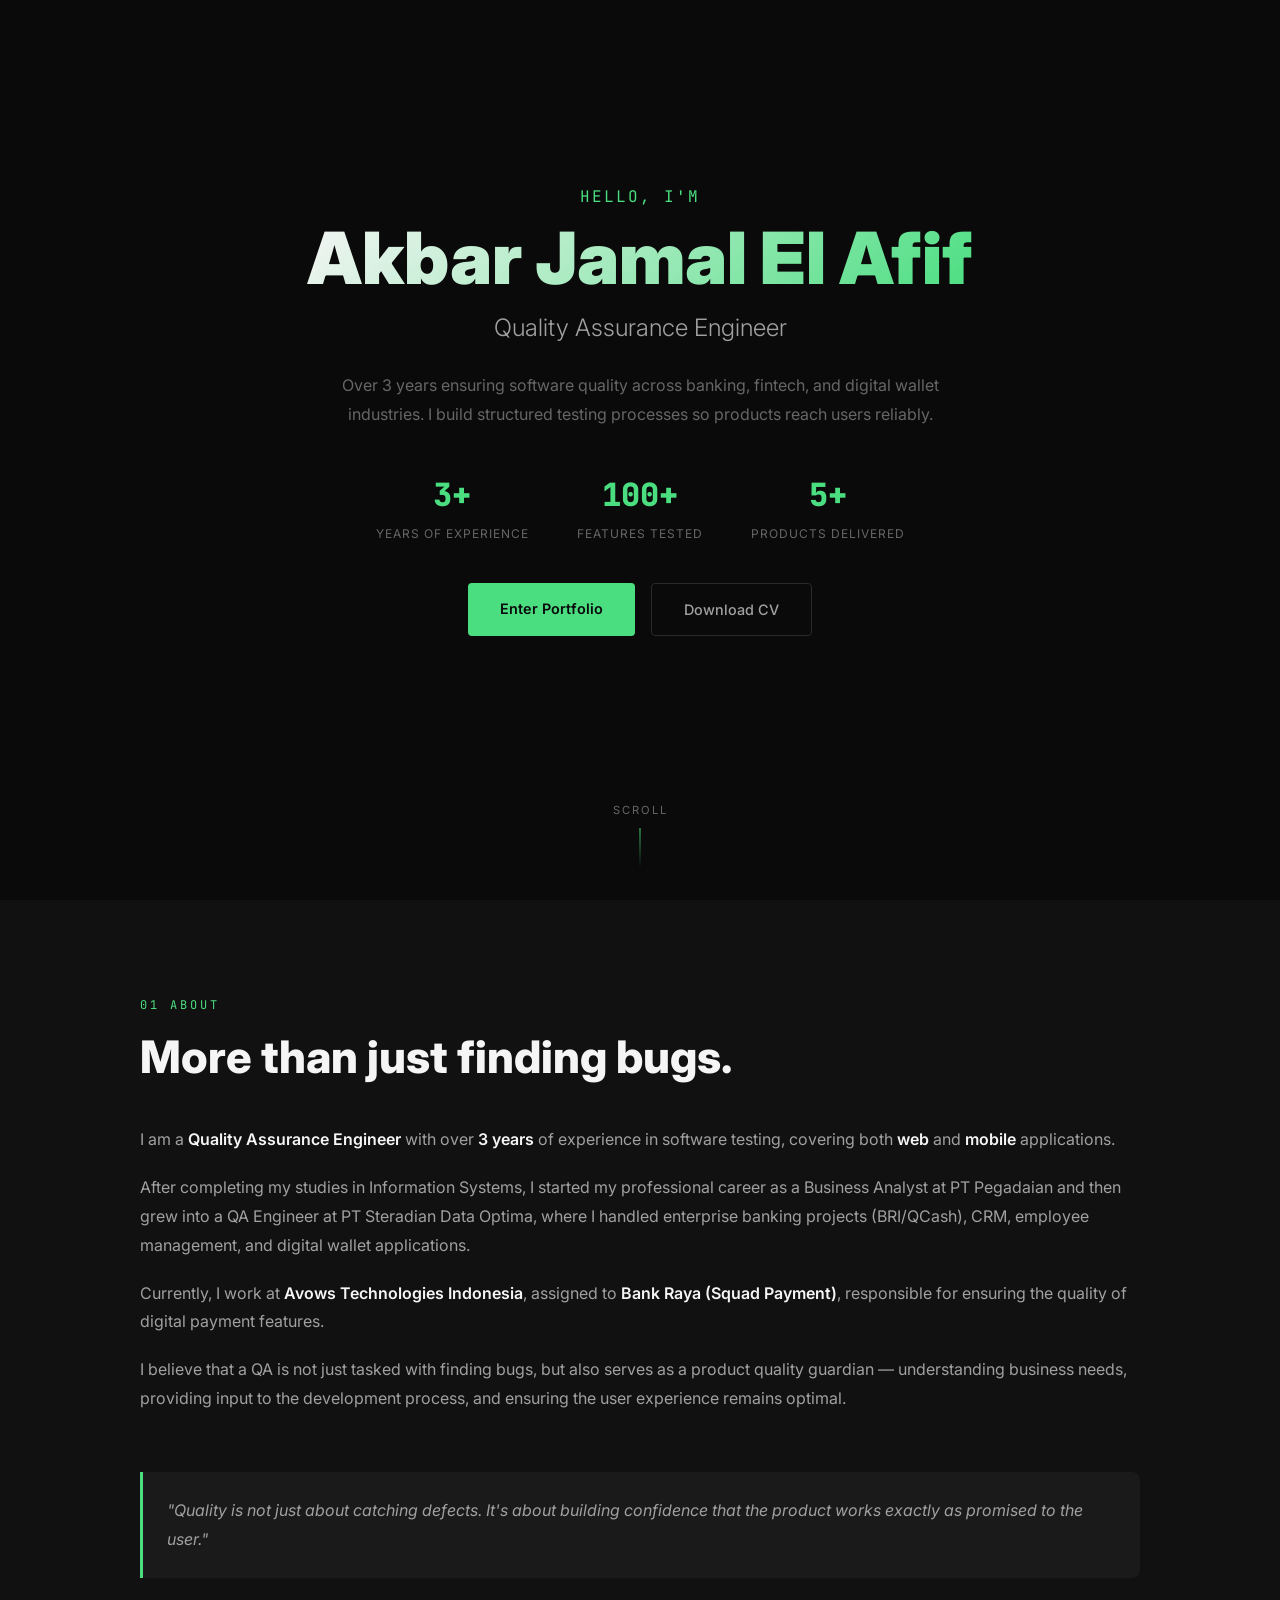
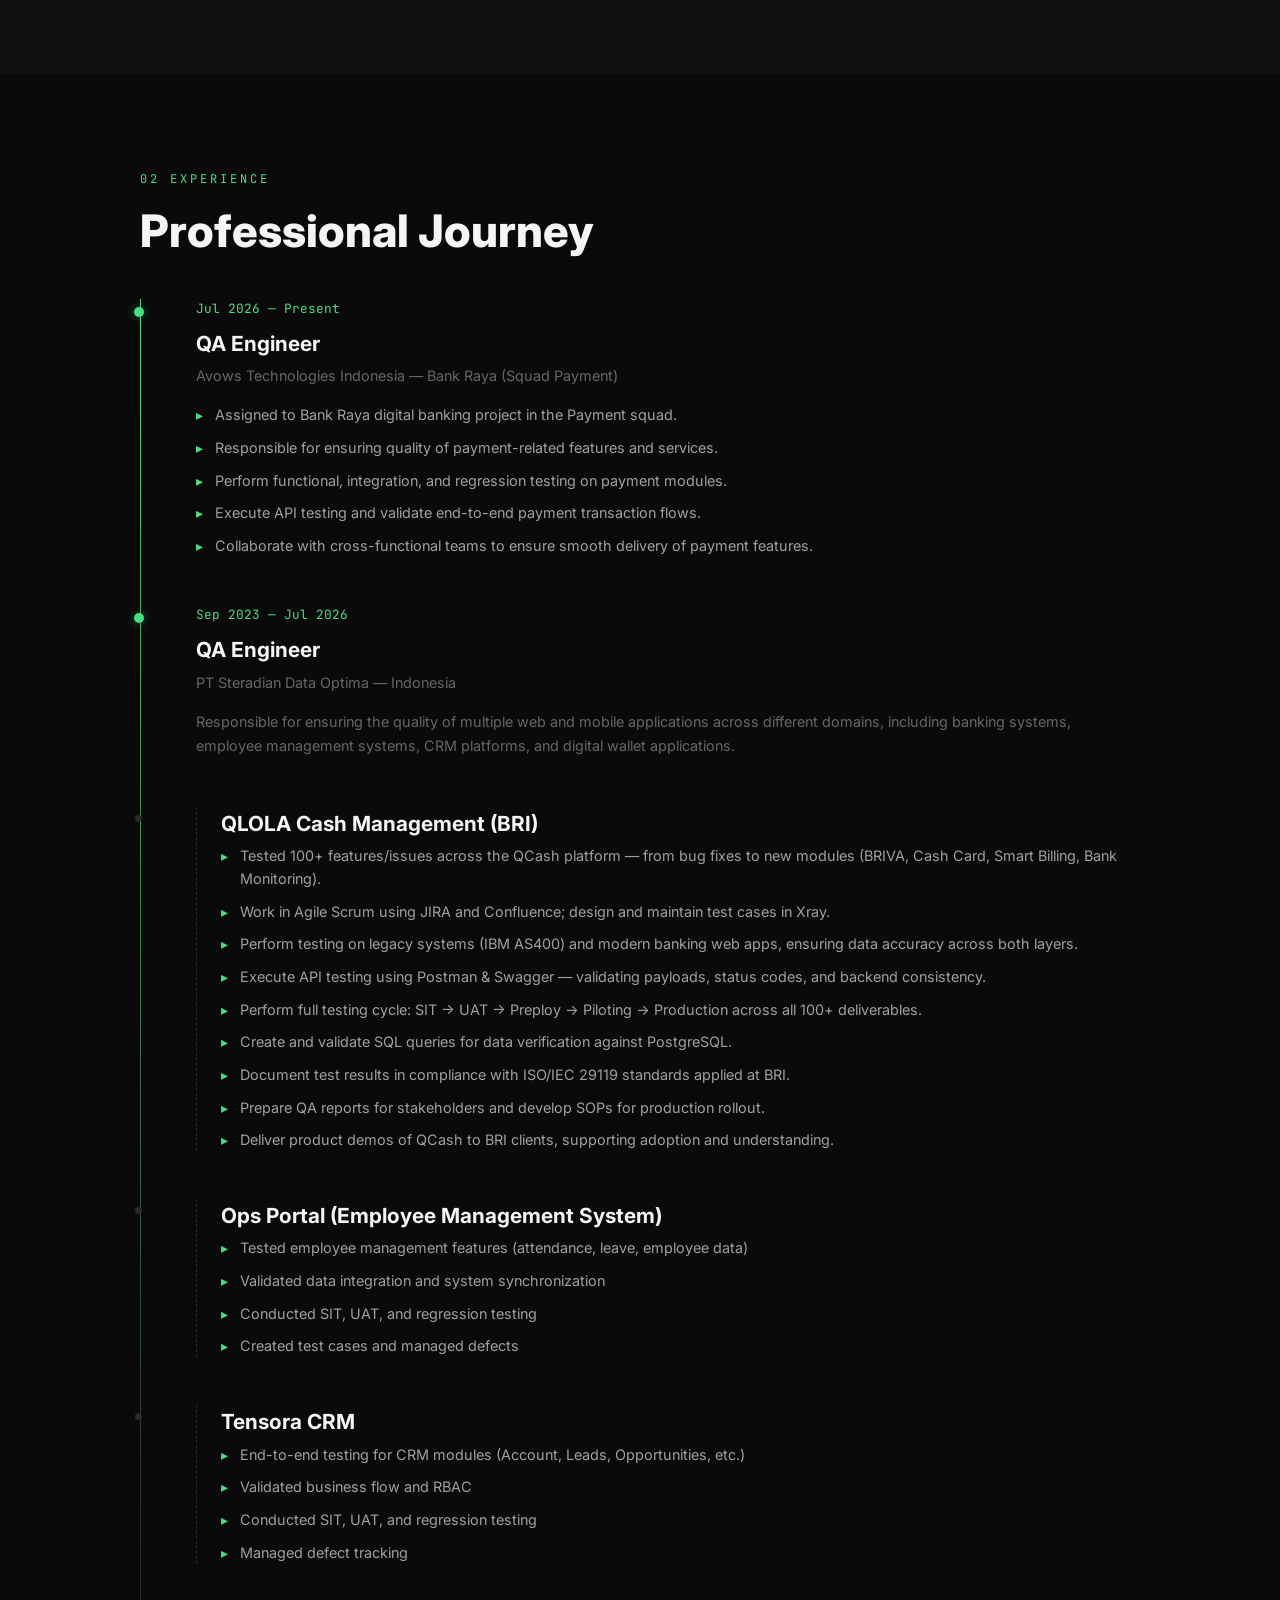
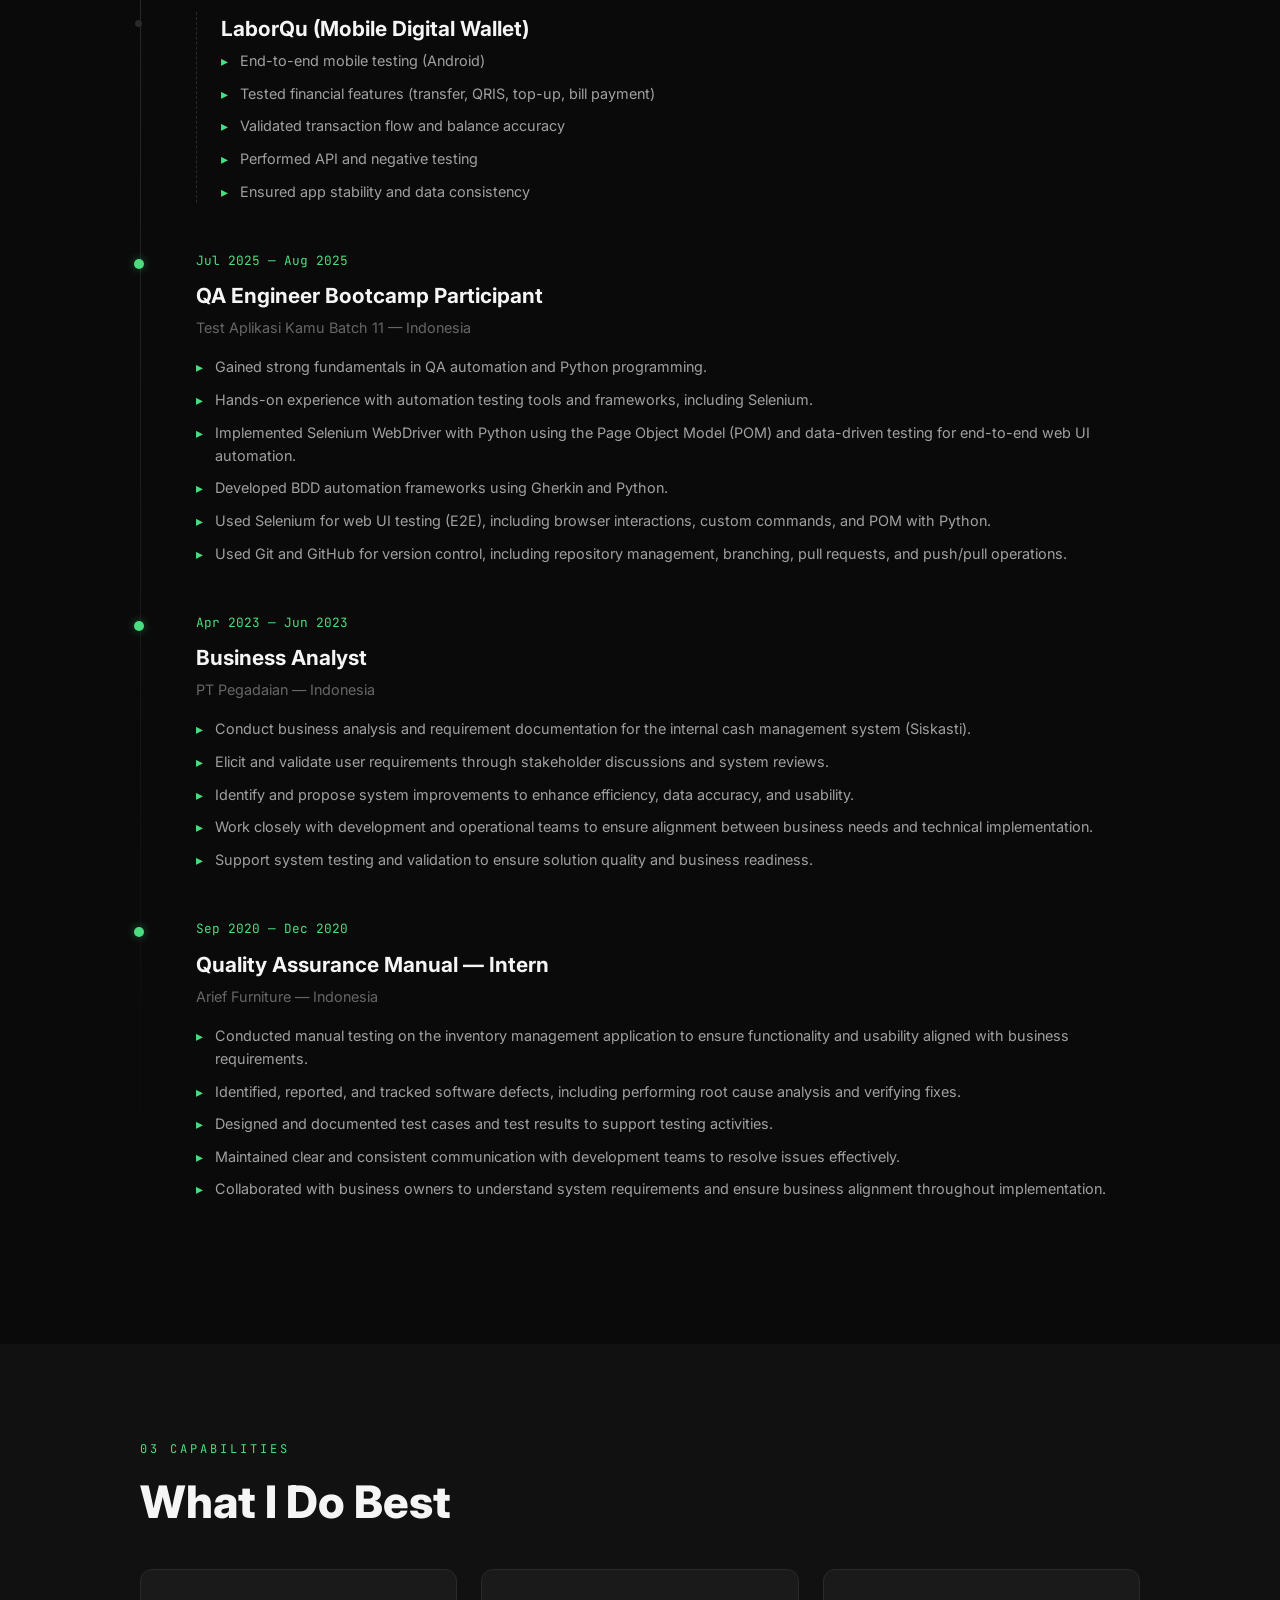
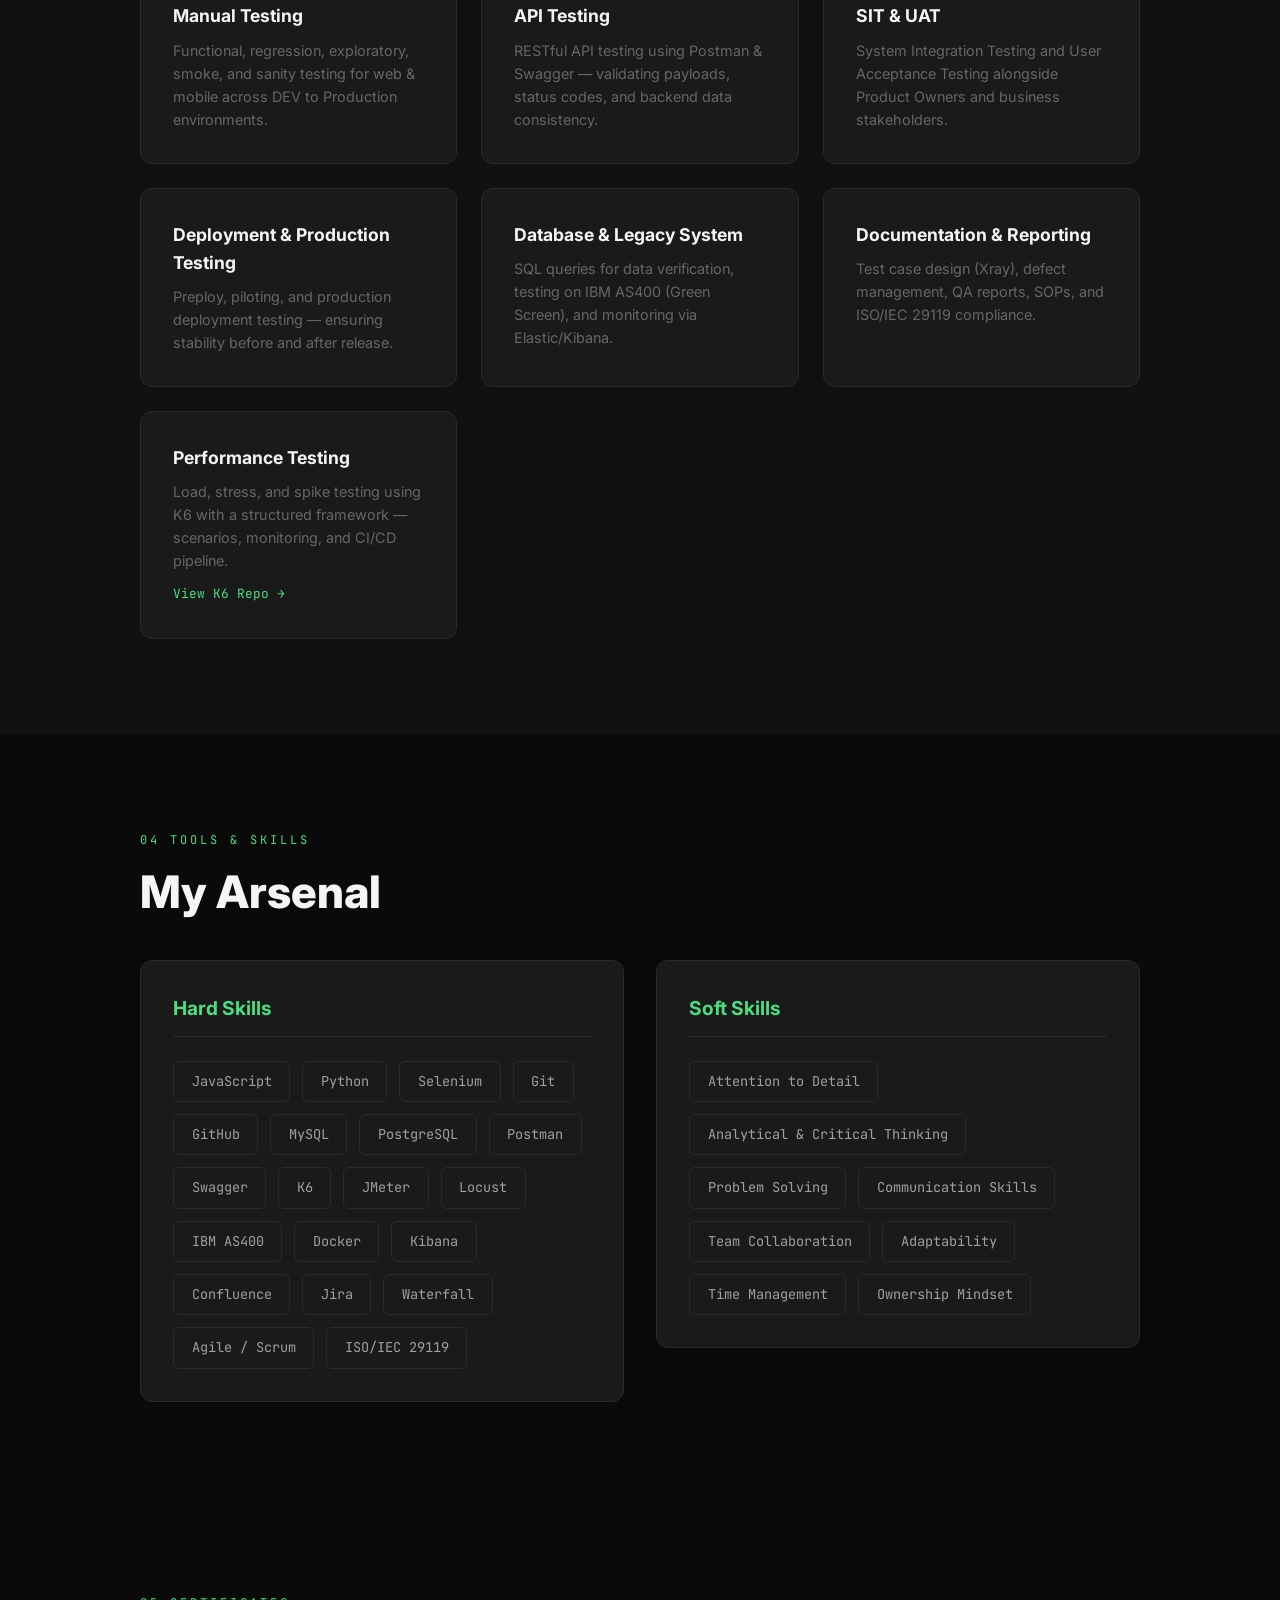
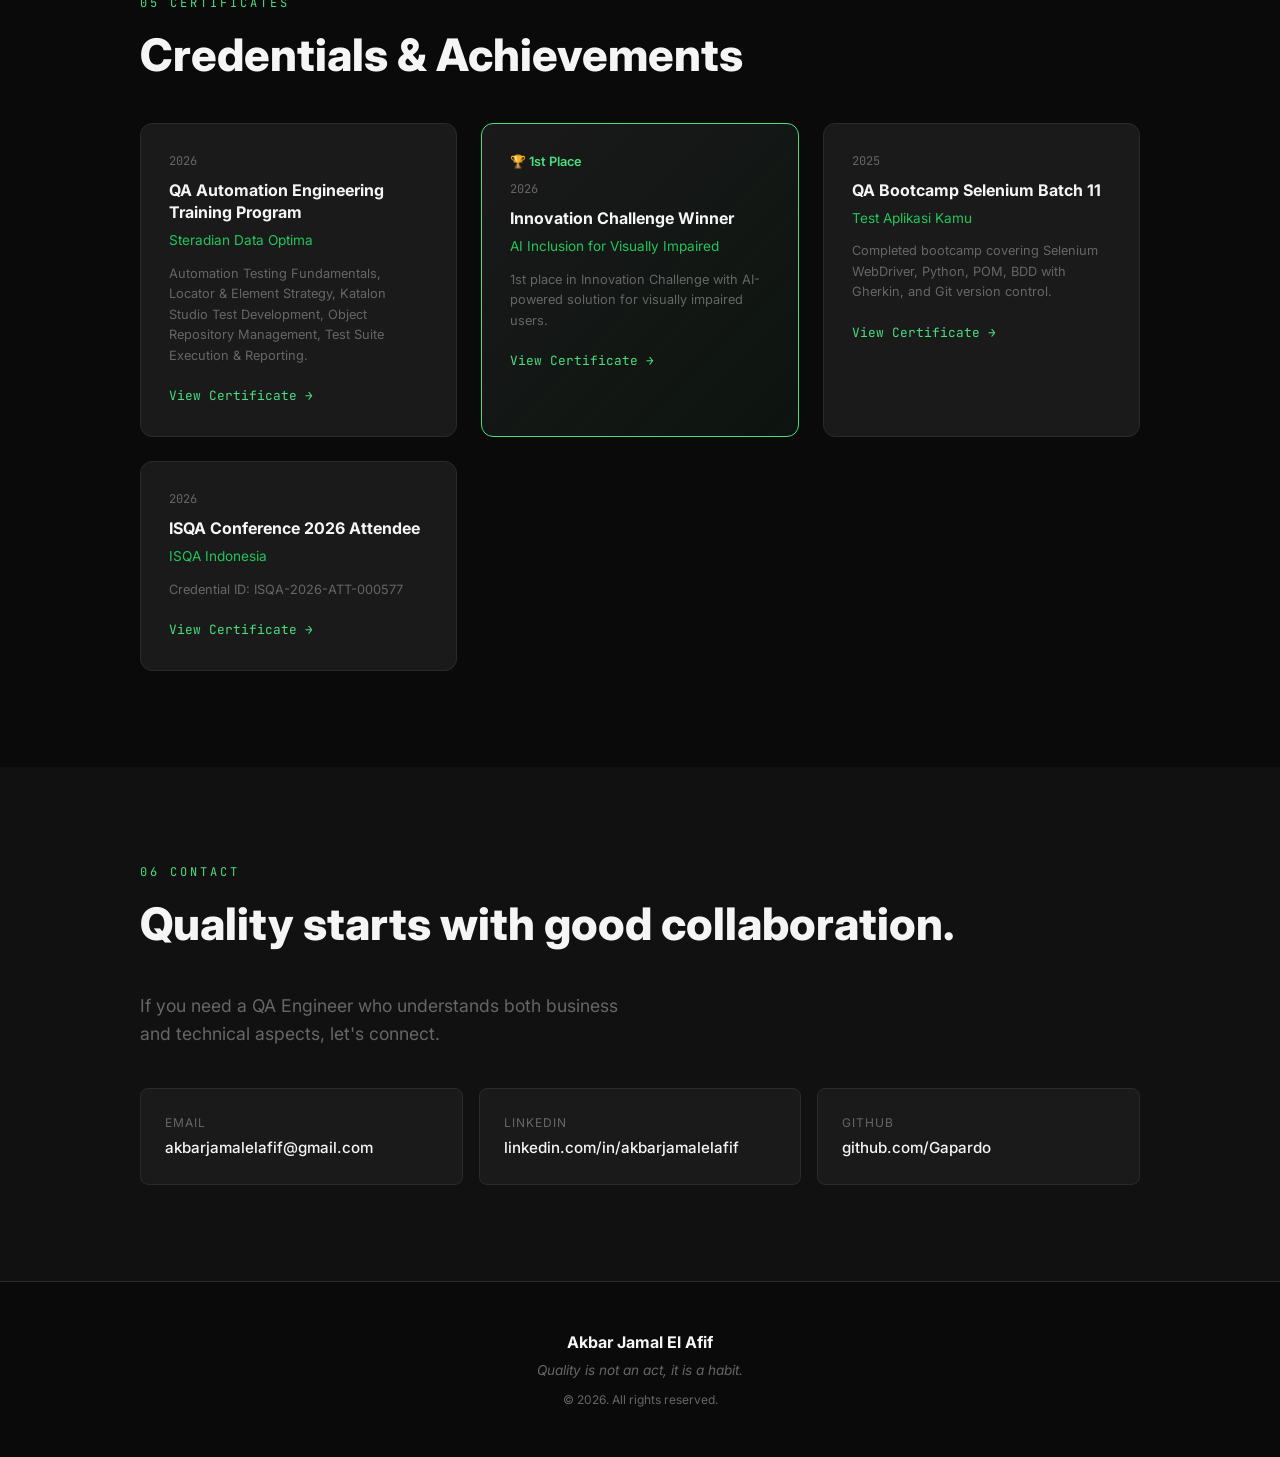
==== index.html @ 4f1885e0 "feat: add PDF modal viewer for certificates" ====
<!DOCTYPE html>
<html lang="en">
<head>
    <meta charset="UTF-8">
    <meta name="viewport" content="width=device-width, initial-scale=1.0">
    <title>Akbar Jamal El Afif — Quality Assurance Engineer</title>
    <meta name="description" content="Portfolio of Akbar Jamal El Afif — QA Engineer with 3+ years of experience in banking, fintech, and digital wallet. Manual Testing, API Testing, Performance Testing (K6), SIT, UAT.">
    <meta name="author" content="Akbar Jamal El Afif">
    <meta property="og:title" content="Akbar Jamal El Afif — Quality Assurance Engineer">
    <meta property="og:description" content="3+ years ensuring software quality across banking, fintech, and digital wallet industries.">
    <meta property="og:type" content="website">
    <meta property="og:url" content="https://gapardo.github.io/AkbarJamalElAfif/">
    <link rel="icon" type="image/svg+xml" href="favicon.svg">
    <link rel="stylesheet" href="styles.css">
    <link rel="preconnect" href="https://fonts.googleapis.com">
    <link rel="preconnect" href="https://fonts.gstatic.com" crossorigin>
    <link href="https://fonts.googleapis.com/css2?family=Inter:wght@300;400;500;600;700;800;900&family=JetBrains+Mono:wght@400;500&display=swap" rel="stylesheet">
</head>
<body>
    <!-- Landing / Hero -->
    <section id="landing" class="section landing">
        <div class="landing-content">
            <p class="landing-greeting">Hello, I'm</p>
            <h1 class="landing-name">Akbar Jamal El Afif</h1>
            <p class="landing-role">Quality Assurance Engineer</p>
            <p class="landing-summary">
                Over 3 years ensuring software quality across banking, fintech, and digital wallet industries. 
                I build structured testing processes so products reach users reliably.
            </p>
            <div class="landing-stats">
                <div class="stat">
                    <span class="stat-number">3+</span>
                    <span class="stat-label">Years of Experience</span>
                </div>
                <div class="stat">
                    <span class="stat-number">100+</span>
                    <span class="stat-label">Features Tested</span>
                </div>
                <div class="stat">
                    <span class="stat-number">5+</span>
                    <span class="stat-label">Products Delivered</span>
                </div>
            </div>
            <div class="landing-cta">
                <a href="#about" class="btn-primary">Enter Portfolio</a>
                <a href="CV/CV. AkbarJamalElAfif.pdf" class="btn-secondary" download>Download CV</a>
            </div>
        </div>
        <div class="scroll-indicator">
            <span>Scroll</span>
            <div class="scroll-line"></div>
        </div>
    </section>

    <!-- Navigation -->
    <nav class="navbar" id="navbar">
        <div class="nav-brand">AJA</div>
        <ul class="nav-links">
            <li><a href="#about">About</a></li>
            <li><a href="#experience">Experience</a></li>
            <li><a href="#capabilities">Capabilities</a></li>
            <li><a href="#tools">Tools</a></li>
            <li><a href="#certificates">Certificates</a></li>
            <li><a href="#contact">Contact</a></li>
        </ul>
        <button class="nav-toggle" aria-label="Toggle menu">
            <span></span>
            <span></span>
            <span></span>
        </button>
    </nav>

    <!-- About -->
    <section id="about" class="section about">
        <div class="section-container">
            <div class="section-label">01 ABOUT</div>
            <h2 class="section-title">More than just finding bugs.</h2>
            <div class="about-content">
                <div class="about-text">
                    <p>
                        I am a <strong>Quality Assurance Engineer</strong> with over 
                        <strong>3 years</strong> of experience in software testing, covering both 
                        <strong>web</strong> and <strong>mobile</strong> applications.
                    </p>
                    <p>
                        After completing my studies in Information Systems, I started my professional career 
                        as a Business Analyst at PT Pegadaian and then grew into a QA Engineer 
                        at PT Steradian Data Optima, where I handled enterprise banking projects (BRI/QCash), 
                        CRM, employee management, and digital wallet applications.
                    </p>
                    <p>
                        Currently, I work at <strong>Avows Technologies Indonesia</strong>, assigned to 
                        <strong>Bank Raya (Squad Payment)</strong>, responsible for ensuring the quality of 
                        digital payment features.
                    </p>
                    <p>
                        I believe that a QA is not just tasked with finding bugs, but also serves as 
                        a product quality guardian — understanding business needs, providing input 
                        to the development process, and ensuring the user experience remains optimal.
                    </p>
                </div>
                <div class="about-highlight">
                    <blockquote>
                        "Quality is not just about catching defects. It's about building confidence 
                        that the product works exactly as promised to the user."
                    </blockquote>
                </div>
            </div>
        </div>
    </section>

    <!-- Experience -->
    <section id="experience" class="section experience">
        <div class="section-container">
            <div class="section-label">02 EXPERIENCE</div>
            <h2 class="section-title">Professional Journey</h2>
            <div class="timeline">
                <!-- Avows Technologies Indonesia -->
                <div class="timeline-item">
                    <div class="timeline-period">Jul 2026 — Present</div>
                    <div class="timeline-content">
                        <h3>QA Engineer</h3>
                        <p class="timeline-company">Avows Technologies Indonesia — Bank Raya (Squad Payment)</p>
                        <ul>
                            <li>Assigned to Bank Raya digital banking project in the Payment squad.</li>
                            <li>Responsible for ensuring quality of payment-related features and services.</li>
                            <li>Perform functional, integration, and regression testing on payment modules.</li>
                            <li>Execute API testing and validate end-to-end payment transaction flows.</li>
                            <li>Collaborate with cross-functional teams to ensure smooth delivery of payment features.</li>
                        </ul>
                    </div>
                </div>

                <!-- PT Steradian Data Optima -->
                <div class="timeline-item">
                    <div class="timeline-period">Sep 2023 — Jul 2026</div>
                    <div class="timeline-content">
                        <h3>QA Engineer</h3>
                        <p class="timeline-company">PT Steradian Data Optima — Indonesia</p>
                        <p class="timeline-desc">Responsible for ensuring the quality of multiple web and mobile applications across different domains, including banking systems, employee management systems, CRM platforms, and digital wallet applications.</p>
                    </div>
                </div>

                <!-- QLOLA Cash Management -->
                <div class="timeline-item timeline-sub">
                    <div class="timeline-content">
                        <h3>QLOLA Cash Management (BRI)</h3>
                        <ul>
                            <li>Tested 100+ features/issues across the QCash platform — from bug fixes to new modules (BRIVA, Cash Card, Smart Billing, Bank Monitoring).</li>
                            <li>Work in Agile Scrum using JIRA and Confluence; design and maintain test cases in Xray.</li>
                            <li>Perform testing on legacy systems (IBM AS400) and modern banking web apps, ensuring data accuracy across both layers.</li>
                            <li>Execute API testing using Postman & Swagger — validating payloads, status codes, and backend consistency.</li>
                            <li>Perform full testing cycle: SIT → UAT → Preploy → Piloting → Production across all 100+ deliverables.</li>
                            <li>Create and validate SQL queries for data verification against PostgreSQL.</li>
                            <li>Document test results in compliance with ISO/IEC 29119 standards applied at BRI.</li>
                            <li>Prepare QA reports for stakeholders and develop SOPs for production rollout.</li>
                            <li>Deliver product demos of QCash to BRI clients, supporting adoption and understanding.</li>
                        </ul>
                    </div>
                </div>

                <!-- Ops Portal -->
                <div class="timeline-item timeline-sub">
                    <div class="timeline-content">
                        <h3>Ops Portal (Employee Management System)</h3>
                        <ul>
                            <li>Tested employee management features (attendance, leave, employee data)</li>
                            <li>Validated data integration and system synchronization</li>
                            <li>Conducted SIT, UAT, and regression testing</li>
                            <li>Created test cases and managed defects</li>
                        </ul>
                    </div>
                </div>

                <!-- Tensora CRM -->
                <div class="timeline-item timeline-sub">
                    <div class="timeline-content">
                        <h3>Tensora CRM</h3>
                        <ul>
                            <li>End-to-end testing for CRM modules (Account, Leads, Opportunities, etc.)</li>
                            <li>Validated business flow and RBAC</li>
                            <li>Conducted SIT, UAT, and regression testing</li>
                            <li>Managed defect tracking</li>
                        </ul>
                    </div>
                </div>

                <!-- LaborQu -->
                <div class="timeline-item timeline-sub">
                    <div class="timeline-content">
                        <h3>LaborQu (Mobile Digital Wallet)</h3>
                        <ul>
                            <li>End-to-end mobile testing (Android)</li>
                            <li>Tested financial features (transfer, QRIS, top-up, bill payment)</li>
                            <li>Validated transaction flow and balance accuracy</li>
                            <li>Performed API and negative testing</li>
                            <li>Ensured app stability and data consistency</li>
                        </ul>
                    </div>
                </div>

                <!-- Bootcamp -->
                <div class="timeline-item">
                    <div class="timeline-period">Jul 2025 — Aug 2025</div>
                    <div class="timeline-content">
                        <h3>QA Engineer Bootcamp Participant</h3>
                        <p class="timeline-company">Test Aplikasi Kamu Batch 11 — Indonesia</p>
                        <ul>
                            <li>Gained strong fundamentals in QA automation and Python programming.</li>
                            <li>Hands-on experience with automation testing tools and frameworks, including Selenium.</li>
                            <li>Implemented Selenium WebDriver with Python using the Page Object Model (POM) and data-driven testing for end-to-end web UI automation.</li>
                            <li>Developed BDD automation frameworks using Gherkin and Python.</li>
                            <li>Used Selenium for web UI testing (E2E), including browser interactions, custom commands, and POM with Python.</li>
                            <li>Used Git and GitHub for version control, including repository management, branching, pull requests, and push/pull operations.</li>
                        </ul>
                    </div>
                </div>

                <!-- Business Analyst -->
                <div class="timeline-item">
                    <div class="timeline-period">Apr 2023 — Jun 2023</div>
                    <div class="timeline-content">
                        <h3>Business Analyst</h3>
                        <p class="timeline-company">PT Pegadaian — Indonesia</p>
                        <ul>
                            <li>Conduct business analysis and requirement documentation for the internal cash management system (Siskasti).</li>
                            <li>Elicit and validate user requirements through stakeholder discussions and system reviews.</li>
                            <li>Identify and propose system improvements to enhance efficiency, data accuracy, and usability.</li>
                            <li>Work closely with development and operational teams to ensure alignment between business needs and technical implementation.</li>
                            <li>Support system testing and validation to ensure solution quality and business readiness.</li>
                        </ul>
                    </div>
                </div>

                <!-- Intern -->
                <div class="timeline-item">
                    <div class="timeline-period">Sep 2020 — Dec 2020</div>
                    <div class="timeline-content">
                        <h3>Quality Assurance Manual — Intern</h3>
                        <p class="timeline-company">Arief Furniture — Indonesia</p>
                        <ul>
                            <li>Conducted manual testing on the inventory management application to ensure functionality and usability aligned with business requirements.</li>
                            <li>Identified, reported, and tracked software defects, including performing root cause analysis and verifying fixes.</li>
                            <li>Designed and documented test cases and test results to support testing activities.</li>
                            <li>Maintained clear and consistent communication with development teams to resolve issues effectively.</li>
                            <li>Collaborated with business owners to understand system requirements and ensure business alignment throughout implementation.</li>
                        </ul>
                    </div>
                </div>
            </div>
        </div>
    </section>

    <!-- Capabilities -->
    <section id="capabilities" class="section capabilities">
        <div class="section-container">
            <div class="section-label">03 CAPABILITIES</div>
            <h2 class="section-title">What I Do Best</h2>
            <div class="capabilities-grid">
                <div class="capability-card">
                    <h3>Manual Testing</h3>
                    <p>Functional, regression, exploratory, smoke, and sanity testing for web & mobile across DEV to Production environments.</p>
                </div>
                <div class="capability-card">
                    <h3>API Testing</h3>
                    <p>RESTful API testing using Postman & Swagger — validating payloads, status codes, and backend data consistency.</p>
                </div>
                <div class="capability-card">
                    <h3>SIT & UAT</h3>
                    <p>System Integration Testing and User Acceptance Testing alongside Product Owners and business stakeholders.</p>
                </div>
                <div class="capability-card">
                    <h3>Deployment & Production Testing</h3>
                    <p>Preploy, piloting, and production deployment testing — ensuring stability before and after release.</p>
                </div>
                <div class="capability-card">
                    <h3>Database & Legacy System</h3>
                    <p>SQL queries for data verification, testing on IBM AS400 (Green Screen), and monitoring via Elastic/Kibana.</p>
                </div>
                <div class="capability-card">
                    <h3>Documentation & Reporting</h3>
                    <p>Test case design (Xray), defect management, QA reports, SOPs, and ISO/IEC 29119 compliance.</p>
                </div>
                <div class="capability-card">
                    <h3>Performance Testing</h3>
                    <p>Load, stress, and spike testing using K6 with a structured framework — scenarios, monitoring, and CI/CD pipeline.</p>
                    <a href="https://github.com/Gapardo/K6-CRM" target="_blank" class="capability-link">View K6 Repo →</a>
                </div>
            </div>
        </div>
    </section>

    <!-- Tools & Skills -->
    <section id="tools" class="section tools">
        <div class="section-container">
            <div class="section-label">04 TOOLS & SKILLS</div>
            <h2 class="section-title">My Arsenal</h2>
            <div class="tools-categories">
                <div class="tools-group">
                    <h3 class="tools-group-title">Hard Skills</h3>
                    <div class="tags">
                        <span class="tag">JavaScript</span>
                        <span class="tag">Python</span>
                        <span class="tag">Selenium</span>
                        <span class="tag">Git</span>
                        <span class="tag">GitHub</span>
                        <span class="tag">MySQL</span>
                        <span class="tag">PostgreSQL</span>
                        <span class="tag">Postman</span>
                        <span class="tag">Swagger</span>
                        <span class="tag">K6</span>
                        <span class="tag">JMeter</span>
                        <span class="tag">Locust</span>
                        <span class="tag">IBM AS400</span>
                        <span class="tag">Docker</span>
                        <span class="tag">Kibana</span>
                        <span class="tag">Confluence</span>
                        <span class="tag">Jira</span>
                        <span class="tag">Waterfall</span>
                        <span class="tag">Agile / Scrum</span>
                        <span class="tag">ISO/IEC 29119</span>
                    </div>
                </div>
                <div class="tools-group">
                    <h3 class="tools-group-title">Soft Skills</h3>
                    <div class="tags">
                        <span class="tag">Attention to Detail</span>
                        <span class="tag">Analytical & Critical Thinking</span>
                        <span class="tag">Problem Solving</span>
                        <span class="tag">Communication Skills</span>
                        <span class="tag">Team Collaboration</span>
                        <span class="tag">Adaptability</span>
                        <span class="tag">Time Management</span>
                        <span class="tag">Ownership Mindset</span>
                    </div>
                </div>
            </div>
        </div>
    </section>

    <!-- Certificates -->
    <section id="certificates" class="section certificates">
        <div class="section-container">
            <div class="section-label">05 CERTIFICATES</div>
            <h2 class="section-title">Credentials & Achievements</h2>
            <div class="certificates-grid">
                <div class="certificate-card">
                    <div class="certificate-year">2026</div>
                    <h3>QA Automation Engineering Training Program</h3>
                    <p class="certificate-issuer">Steradian Data Optima</p>
                    <p class="certificate-desc">Automation Testing Fundamentals, Locator & Element Strategy, Katalon Studio Test Development, Object Repository Management, Test Suite Execution & Reporting.</p>
                    <a href="#" data-pdf="Sertifikat/Akbar Jamal El Afif.pdf" class="certificate-link">View Certificate →</a>
                </div>
                <div class="certificate-card highlight">
                    <div class="certificate-badge">🏆 1st Place</div>
                    <div class="certificate-year">2026</div>
                    <h3>Innovation Challenge Winner</h3>
                    <p class="certificate-issuer">AI Inclusion for Visually Impaired</p>
                    <p class="certificate-desc">1st place in Innovation Challenge with AI-powered solution for visually impaired users.</p>
                    <a href="#" data-pdf="Sertifikat/Certificate - Akbar Jamal El Afif.pdf" class="certificate-link">View Certificate →</a>
                </div>
                <div class="certificate-card">
                    <div class="certificate-year">2025</div>
                    <h3>QA Bootcamp Selenium Batch 11</h3>
                    <p class="certificate-issuer">Test Aplikasi Kamu</p>
                    <p class="certificate-desc">Completed bootcamp covering Selenium WebDriver, Python, POM, BDD with Gherkin, and Git version control.</p>
                    <a href="#" data-pdf="Sertifikat/E-Certificate - Akbar Jamal El Afif.pdf" class="certificate-link">View Certificate →</a>
                </div>
                <div class="certificate-card">
                    <div class="certificate-year">2026</div>
                    <h3>ISQA Conference 2026 Attendee</h3>
                    <p class="certificate-issuer">ISQA Indonesia</p>
                    <p class="certificate-desc">Credential ID: ISQA-2026-ATT-000577</p>
                    <a href="#" data-pdf="Sertifikat/ISQA-Certificate-ISQA-2026-ATT-000577.pdf" class="certificate-link">View Certificate →</a>
                </div>
            </div>
        </div>
    </section>

    <!-- Contact -->
    <section id="contact" class="section contact">
        <div class="section-container">
            <div class="section-label">06 CONTACT</div>
            <h2 class="section-title">Quality starts with good collaboration.</h2>
            <p class="contact-subtitle">
                If you need a QA Engineer who understands both business and technical aspects, 
                let's connect.
            </p>
            <div class="contact-links">
                <a href="mailto:akbarjamalelafif@gmail.com" class="contact-link">
                    <span class="contact-link-label">Email</span>
                    <span class="contact-link-value">akbarjamalelafif@gmail.com</span>
                </a>
                <a href="https://www.linkedin.com/in/akbarjamalelafif/" class="contact-link" target="_blank">
                    <span class="contact-link-label">LinkedIn</span>
                    <span class="contact-link-value">linkedin.com/in/akbarjamalelafif</span>
                </a>
                <a href="https://github.com/Gapardo" class="contact-link" target="_blank">
                    <span class="contact-link-label">GitHub</span>
                    <span class="contact-link-value">github.com/Gapardo</span>
                </a>
            </div>
        </div>
    </section>

    <!-- Footer -->
    <footer class="footer">
        <div class="footer-content">
            <p class="footer-name">Akbar Jamal El Afif</p>
            <p class="footer-tagline">Quality is not an act, it is a habit.</p>
            <p class="footer-copy">&copy; 2026. All rights reserved.</p>
        </div>
    </footer>

    <!-- PDF Modal -->
    <div class="pdf-modal" id="pdfModal">
        <div class="pdf-modal-overlay"></div>
        <div class="pdf-modal-content">
            <button class="pdf-modal-close" id="pdfModalClose">&times;</button>
            <iframe id="pdfViewer" src="" frameborder="0"></iframe>
        </div>
    </div>

    <script src="script.js"></script>
</body>
</html>
---- styles.css ----
/* ===== RESET & BASE ===== */
*,
*::before,
*::after {
    margin: 0;
    padding: 0;
    box-sizing: border-box;
}

:root {
    --bg-primary: #0a0a0a;
    --bg-secondary: #111111;
    --bg-card: #1a1a1a;
    --text-primary: #f5f5f5;
    --text-secondary: #a0a0a0;
    --text-muted: #666666;
    --accent: #4ade80;
    --accent-dim: #22c55e;
    --border: #2a2a2a;
    --font-sans: 'Inter', -apple-system, BlinkMacSystemFont, sans-serif;
    --font-mono: 'JetBrains Mono', monospace;
}

html {
    scroll-behavior: smooth;
    font-size: 16px;
}

body {
    font-family: var(--font-sans);
    background-color: var(--bg-primary);
    color: var(--text-primary);
    line-height: 1.6;
    overflow-x: hidden;
}

a {
    color: inherit;
    text-decoration: none;
}

ul {
    list-style: none;
}

/* ===== LANDING / HERO ===== */
.landing {
    min-height: 100vh;
    display: flex;
    align-items: center;
    justify-content: center;
    position: relative;
    padding: 2rem;
}

.landing-content {
    max-width: 800px;
    text-align: center;
    animation: fadeInUp 1s ease forwards;
}

.landing-greeting {
    font-size: 1rem;
    color: var(--accent);
    font-family: var(--font-mono);
    margin-bottom: 0.5rem;
    letter-spacing: 2px;
    text-transform: uppercase;
}

.landing-name {
    font-size: clamp(2.5rem, 6vw, 4.5rem);
    font-weight: 900;
    line-height: 1.1;
    margin-bottom: 0.75rem;
    background: linear-gradient(135deg, var(--text-primary) 0%, var(--accent) 100%);
    -webkit-background-clip: text;
    -webkit-text-fill-color: transparent;
    background-clip: text;
}

.landing-role {
    font-size: clamp(1.1rem, 2.5vw, 1.5rem);
    color: var(--text-secondary);
    font-weight: 300;
    margin-bottom: 1.5rem;
}

.landing-summary {
    font-size: 1rem;
    color: var(--text-muted);
    max-width: 600px;
    margin: 0 auto 2.5rem;
    line-height: 1.8;
}

.landing-stats {
    display: flex;
    justify-content: center;
    gap: 3rem;
    margin-bottom: 2.5rem;
    flex-wrap: wrap;
}

.stat {
    display: flex;
    flex-direction: column;
    align-items: center;
}

.stat-number {
    font-size: 2rem;
    font-weight: 800;
    color: var(--accent);
    font-family: var(--font-mono);
}

.stat-label {
    font-size: 0.75rem;
    color: var(--text-muted);
    text-transform: uppercase;
    letter-spacing: 1px;
    margin-top: 0.25rem;
}

.landing-cta {
    display: flex;
    gap: 1rem;
    justify-content: center;
    flex-wrap: wrap;
    margin-bottom: 5rem;
}

.btn-primary {
    padding: 0.85rem 2rem;
    background: var(--accent);
    color: var(--bg-primary);
    font-weight: 600;
    border-radius: 4px;
    transition: all 0.3s ease;
    font-size: 0.9rem;
}

.btn-primary:hover {
    background: var(--accent-dim);
    transform: translateY(-2px);
    box-shadow: 0 4px 20px rgba(74, 222, 128, 0.3);
}

.btn-secondary {
    padding: 0.85rem 2rem;
    border: 1px solid var(--border);
    color: var(--text-secondary);
    font-weight: 500;
    border-radius: 4px;
    transition: all 0.3s ease;
    font-size: 0.9rem;
}

.btn-secondary:hover {
    border-color: var(--accent);
    color: var(--accent);
    transform: translateY(-2px);
}

.scroll-indicator {
    position: absolute;
    bottom: 2rem;
    left: 50%;
    transform: translateX(-50%);
    display: flex;
    flex-direction: column;
    align-items: center;
    gap: 0.5rem;
    animation: pulse 2s ease infinite;
}

.landing-cta {
    display: flex;
    gap: 1rem;
    justify-content: center;
    flex-wrap: wrap;
    margin-bottom: 5rem;
}

.scroll-indicator span {
    font-size: 0.7rem;
    color: var(--text-muted);
    text-transform: uppercase;
    letter-spacing: 2px;
}

.scroll-line {
    width: 1px;
    height: 40px;
    background: linear-gradient(to bottom, var(--accent), transparent);
}

/* ===== NAVBAR ===== */
.navbar {
    position: fixed;
    top: 0;
    left: 0;
    right: 0;
    padding: 1rem 2rem;
    display: flex;
    align-items: center;
    justify-content: space-between;
    z-index: 1000;
    background: rgba(10, 10, 10, 0.85);
    backdrop-filter: blur(10px);
    border-bottom: 1px solid transparent;
    transition: all 0.3s ease;
    transform: translateY(-100%);
    opacity: 0;
}

.navbar.visible {
    transform: translateY(0);
    opacity: 1;
    border-bottom-color: var(--border);
}

.nav-brand {
    font-weight: 800;
    font-size: 1.2rem;
    color: var(--accent);
    font-family: var(--font-mono);
}

.nav-links {
    display: flex;
    gap: 2rem;
}

.nav-links a {
    font-size: 0.85rem;
    color: var(--text-secondary);
    transition: color 0.3s ease;
    letter-spacing: 0.5px;
}

.nav-links a:hover {
    color: var(--accent);
}

.nav-toggle {
    display: none;
    flex-direction: column;
    gap: 5px;
    background: none;
    border: none;
    cursor: pointer;
    padding: 5px;
}

.nav-toggle span {
    width: 24px;
    height: 2px;
    background: var(--text-primary);
    transition: all 0.3s ease;
}

/* ===== SECTIONS ===== */
.section {
    padding: 6rem 2rem;
    position: relative;
}

.section-container {
    max-width: 1000px;
    margin: 0 auto;
}

.section-label {
    font-family: var(--font-mono);
    font-size: 0.75rem;
    color: var(--accent);
    letter-spacing: 3px;
    text-transform: uppercase;
    margin-bottom: 1rem;
}

.section-title {
    font-size: clamp(1.8rem, 4vw, 2.8rem);
    font-weight: 800;
    margin-bottom: 2.5rem;
    line-height: 1.2;
}

/* ===== ABOUT ===== */
.about {
    background: var(--bg-secondary);
}

.about-content {
    display: grid;
    grid-template-columns: 1fr;
    gap: 2.5rem;
}

.about-text p {
    color: var(--text-secondary);
    margin-bottom: 1.2rem;
    font-size: 1rem;
    line-height: 1.8;
}

.about-text strong {
    color: var(--text-primary);
    font-weight: 600;
}

.about-highlight blockquote {
    border-left: 3px solid var(--accent);
    padding: 1.5rem;
    background: var(--bg-card);
    border-radius: 0 8px 8px 0;
    color: var(--text-secondary);
    font-style: italic;
    line-height: 1.8;
}

/* ===== EXPERIENCE / TIMELINE ===== */
.timeline {
    position: relative;
    padding-left: 2rem;
}

.timeline::before {
    content: '';
    position: absolute;
    left: 0;
    top: 0;
    bottom: 0;
    width: 1px;
    background: linear-gradient(to bottom, var(--accent), var(--border), transparent);
}

.timeline-item {
    position: relative;
    margin-bottom: 3rem;
    padding-left: 1.5rem;
}

.timeline-item::before {
    content: '';
    position: absolute;
    left: -2.35rem;
    top: 0.5rem;
    width: 10px;
    height: 10px;
    border-radius: 50%;
    background: var(--accent);
    box-shadow: 0 0 10px rgba(74, 222, 128, 0.4);
}

.timeline-item.timeline-sub {
    margin-left: 1.5rem;
    border-left: 1px dashed var(--border);
    padding-left: 1.5rem;
}

.timeline-item.timeline-sub::before {
    left: -3.85rem;
    width: 7px;
    height: 7px;
    background: var(--border);
    box-shadow: none;
}

.timeline-desc {
    color: var(--text-muted);
    font-size: 0.9rem;
    margin-bottom: 1rem;
    line-height: 1.7;
}

.timeline-period {
    font-family: var(--font-mono);
    font-size: 0.8rem;
    color: var(--accent);
    margin-bottom: 0.5rem;
}

.timeline-content h3 {
    font-size: 1.3rem;
    font-weight: 700;
    margin-bottom: 0.25rem;
}

.timeline-company {
    color: var(--text-muted);
    font-size: 0.9rem;
    margin-bottom: 1rem;
}

.timeline-content ul {
    list-style: none;
}

.timeline-content li {
    position: relative;
    padding-left: 1.2rem;
    color: var(--text-secondary);
    font-size: 0.9rem;
    margin-bottom: 0.6rem;
    line-height: 1.6;
}

.timeline-content li::before {
    content: '▸';
    position: absolute;
    left: 0;
    color: var(--accent);
}

/* ===== CAPABILITIES ===== */
.capabilities {
    background: var(--bg-secondary);
}

.capabilities-grid {
    display: grid;
    grid-template-columns: repeat(auto-fit, minmax(280px, 1fr));
    gap: 1.5rem;
}

.capability-card {
    background: var(--bg-card);
    border: 1px solid var(--border);
    border-radius: 12px;
    padding: 2rem;
    transition: all 0.3s ease;
}

.capability-card:hover {
    border-color: var(--accent);
    transform: translateY(-4px);
    box-shadow: 0 8px 30px rgba(74, 222, 128, 0.1);
}

.capability-card h3 {
    font-size: 1.1rem;
    font-weight: 700;
    margin-bottom: 0.5rem;
}

.capability-card p {
    color: var(--text-muted);
    font-size: 0.9rem;
    line-height: 1.6;
}

.capability-link {
    display: inline-block;
    margin-top: 0.75rem;
    font-size: 0.8rem;
    font-family: var(--font-mono);
    color: var(--accent);
    transition: opacity 0.3s ease;
}

.capability-link:hover {
    opacity: 0.7;
}

/* ===== TOOLS ===== */
.tools-categories {
    display: grid;
    grid-template-columns: 1fr 1fr;
    gap: 2rem;
    align-items: start;
}

.tools-group {
    padding: 2rem;
    background: var(--bg-card);
    border: 1px solid var(--border);
    border-radius: 12px;
}

.tools-group-title {
    font-size: 1.2rem;
    font-weight: 700;
    color: var(--accent);
    margin-bottom: 1.5rem;
    padding-bottom: 0.75rem;
    border-bottom: 1px solid var(--border);
}

.tools-category h3 {
    font-size: 0.85rem;
    color: var(--text-muted);
    text-transform: uppercase;
    letter-spacing: 2px;
    margin-bottom: 1rem;
}

.tags {
    display: flex;
    flex-wrap: wrap;
    gap: 0.75rem;
}

.tag {
    padding: 0.55rem 1.1rem;
    background: var(--bg-card);
    border: 1px solid var(--border);
    border-radius: 6px;
    font-size: 0.85rem;
    color: var(--text-secondary);
    font-family: var(--font-mono);
    transition: all 0.3s ease;
}

.tools-category {
    margin-bottom: 1.5rem;
}

.tag:hover {
    border-color: var(--accent);
    color: var(--accent);
}

/* ===== CONTACT ===== */
.contact {
    background: var(--bg-secondary);
}

/* ===== CERTIFICATES ===== */
.certificates {
    background: var(--bg-primary);
}

.certificates-grid {
    display: grid;
    grid-template-columns: repeat(auto-fit, minmax(280px, 1fr));
    gap: 1.5rem;
}

.certificate-card {
    background: var(--bg-card);
    border: 1px solid var(--border);
    border-radius: 12px;
    padding: 1.75rem;
    transition: all 0.3s ease;
    position: relative;
}

.certificate-card:hover {
    border-color: var(--accent);
    transform: translateY(-4px);
    box-shadow: 0 8px 30px rgba(74, 222, 128, 0.1);
}

.certificate-card.highlight {
    border-color: var(--accent);
    background: linear-gradient(135deg, var(--bg-card) 0%, rgba(74, 222, 128, 0.05) 100%);
}

.certificate-badge {
    font-size: 0.8rem;
    font-weight: 600;
    color: var(--accent);
    margin-bottom: 0.5rem;
}

.certificate-year {
    font-family: var(--font-mono);
    font-size: 0.75rem;
    color: var(--text-muted);
    margin-bottom: 0.5rem;
}

.certificate-card h3 {
    font-size: 1rem;
    font-weight: 700;
    margin-bottom: 0.4rem;
    line-height: 1.4;
}

.certificate-issuer {
    font-size: 0.85rem;
    color: var(--accent-dim);
    margin-bottom: 0.75rem;
}

.certificate-desc {
    font-size: 0.8rem;
    color: var(--text-muted);
    line-height: 1.6;
    margin-bottom: 1rem;
}

.certificate-link {
    font-size: 0.8rem;
    font-family: var(--font-mono);
    color: var(--accent);
    transition: opacity 0.3s ease;
}

.certificate-link:hover {
    opacity: 0.7;
}

/* ===== PDF MODAL ===== */
.pdf-modal {
    display: none;
    position: fixed;
    top: 0;
    left: 0;
    right: 0;
    bottom: 0;
    z-index: 2000;
    align-items: center;
    justify-content: center;
}

.pdf-modal.active {
    display: flex;
}

.pdf-modal-overlay {
    position: absolute;
    top: 0;
    left: 0;
    right: 0;
    bottom: 0;
    background: rgba(0, 0, 0, 0.85);
}

.pdf-modal-content {
    position: relative;
    width: 90%;
    height: 85vh;
    max-width: 900px;
    border-radius: 12px;
    overflow: hidden;
    border: 1px solid var(--border);
}

.pdf-modal-content iframe {
    width: 100%;
    height: 100%;
    border: none;
}

.pdf-modal-close {
    position: absolute;
    top: 1rem;
    right: 1rem;
    width: 36px;
    height: 36px;
    background: var(--bg-primary);
    border: 1px solid var(--border);
    border-radius: 50%;
    color: var(--text-primary);
    font-size: 1.2rem;
    cursor: pointer;
    display: flex;
    align-items: center;
    justify-content: center;
    z-index: 10;
    transition: all 0.3s ease;
}

.pdf-modal-close:hover {
    border-color: var(--accent);
    color: var(--accent);
}

.contact-subtitle {
    color: var(--text-muted);
    font-size: 1.1rem;
    margin-bottom: 2.5rem;
    max-width: 500px;
}

.contact-links {
    display: grid;
    grid-template-columns: repeat(auto-fit, minmax(250px, 1fr));
    gap: 1rem;
}

.contact-link {
    display: flex;
    flex-direction: column;
    padding: 1.5rem;
    background: var(--bg-card);
    border: 1px solid var(--border);
    border-radius: 8px;
    transition: all 0.3s ease;
}

.contact-link:hover {
    border-color: var(--accent);
    transform: translateY(-2px);
}

.contact-link-label {
    font-size: 0.75rem;
    color: var(--text-muted);
    text-transform: uppercase;
    letter-spacing: 1px;
    margin-bottom: 0.25rem;
}

.contact-link-value {
    color: var(--text-primary);
    font-size: 0.95rem;
    font-weight: 500;
}

/* ===== FOOTER ===== */
.footer {
    padding: 3rem 2rem;
    border-top: 1px solid var(--border);
    text-align: center;
}

.footer-name {
    font-weight: 700;
    font-size: 1rem;
    margin-bottom: 0.25rem;
}

.footer-tagline {
    color: var(--text-muted);
    font-style: italic;
    font-size: 0.85rem;
    margin-bottom: 0.5rem;
}

.footer-copy {
    color: var(--text-muted);
    font-size: 0.75rem;
}

/* ===== ANIMATIONS ===== */
@keyframes fadeInUp {
    from {
        opacity: 0;
        transform: translateY(30px);
    }
    to {
        opacity: 1;
        transform: translateY(0);
    }
}

@keyframes pulse {
    0%, 100% { opacity: 1; }
    50% { opacity: 0.4; }
}

.fade-in {
    opacity: 0;
    transform: translateY(20px);
    transition: all 0.6s ease;
}

.fade-in.visible {
    opacity: 1;
    transform: translateY(0);
}

/* ===== RESPONSIVE ===== */
@media (max-width: 768px) {
    .nav-links {
        display: none;
        position: absolute;
        top: 100%;
        left: 0;
        right: 0;
        background: var(--bg-primary);
        border-bottom: 1px solid var(--border);
        flex-direction: column;
        padding: 1.5rem 2rem;
        gap: 1rem;
    }

    .nav-links.active {
        display: flex;
    }

    .nav-toggle {
        display: flex;
    }

    .landing-stats {
        gap: 1.5rem;
    }

    .section {
        padding: 4rem 1.25rem;
    }

    .section-title {
        font-size: 1.5rem;
    }

    .capabilities-grid {
        grid-template-columns: 1fr;
    }

    .tools-categories {
        grid-template-columns: 1fr;
    }

    .contact-links {
        grid-template-columns: 1fr;
    }

    .timeline {
        padding-left: 1.2rem;
    }

    .timeline-item {
        padding-left: 0.75rem;
    }

    .timeline-item.timeline-sub {
        margin-left: 0.5rem;
        padding-left: 1rem;
    }

    .timeline-item.timeline-sub::before {
        left: -2.05rem;
    }

    .timeline-content h3 {
        font-size: 1.1rem;
    }

    .timeline-content li {
        font-size: 0.85rem;
    }

    .tools-group {
        padding: 1.25rem;
    }

    .tools-group-title {
        font-size: 1rem;
    }

    .tags {
        gap: 0.5rem;
    }

    .tag {
        padding: 0.4rem 0.75rem;
        font-size: 0.78rem;
    }

    .about-highlight blockquote {
        padding: 1rem;
        font-size: 0.9rem;
    }

    .capability-card {
        padding: 1.5rem;
    }

    .landing-summary {
        font-size: 0.9rem;
    }
}

@media (max-width: 480px) {
    .landing-name {
        font-size: 1.8rem;
    }

    .landing-role {
        font-size: 1rem;
    }

    .landing-stats {
        flex-direction: column;
        gap: 1rem;
        align-items: center;
    }

    .stat-number {
        font-size: 1.5rem;
    }

    .landing-cta {
        flex-direction: column;
        align-items: center;
    }

    .btn-primary,
    .btn-secondary {
        width: 100%;
        text-align: center;
    }

    .section {
        padding: 3rem 1rem;
    }

    .timeline::before {
        left: -0.25rem;
    }

    .timeline-item::before {
        left: -1.55rem;
        width: 8px;
        height: 8px;
    }

    .timeline-item.timeline-sub::before {
        left: -1.8rem;
        width: 6px;
        height: 6px;
    }

    .contact-link {
        padding: 1.25rem;
    }

    .contact-link-value {
        font-size: 0.85rem;
        word-break: break-all;
    }

    .footer {
        padding: 2rem 1rem;
    }
}
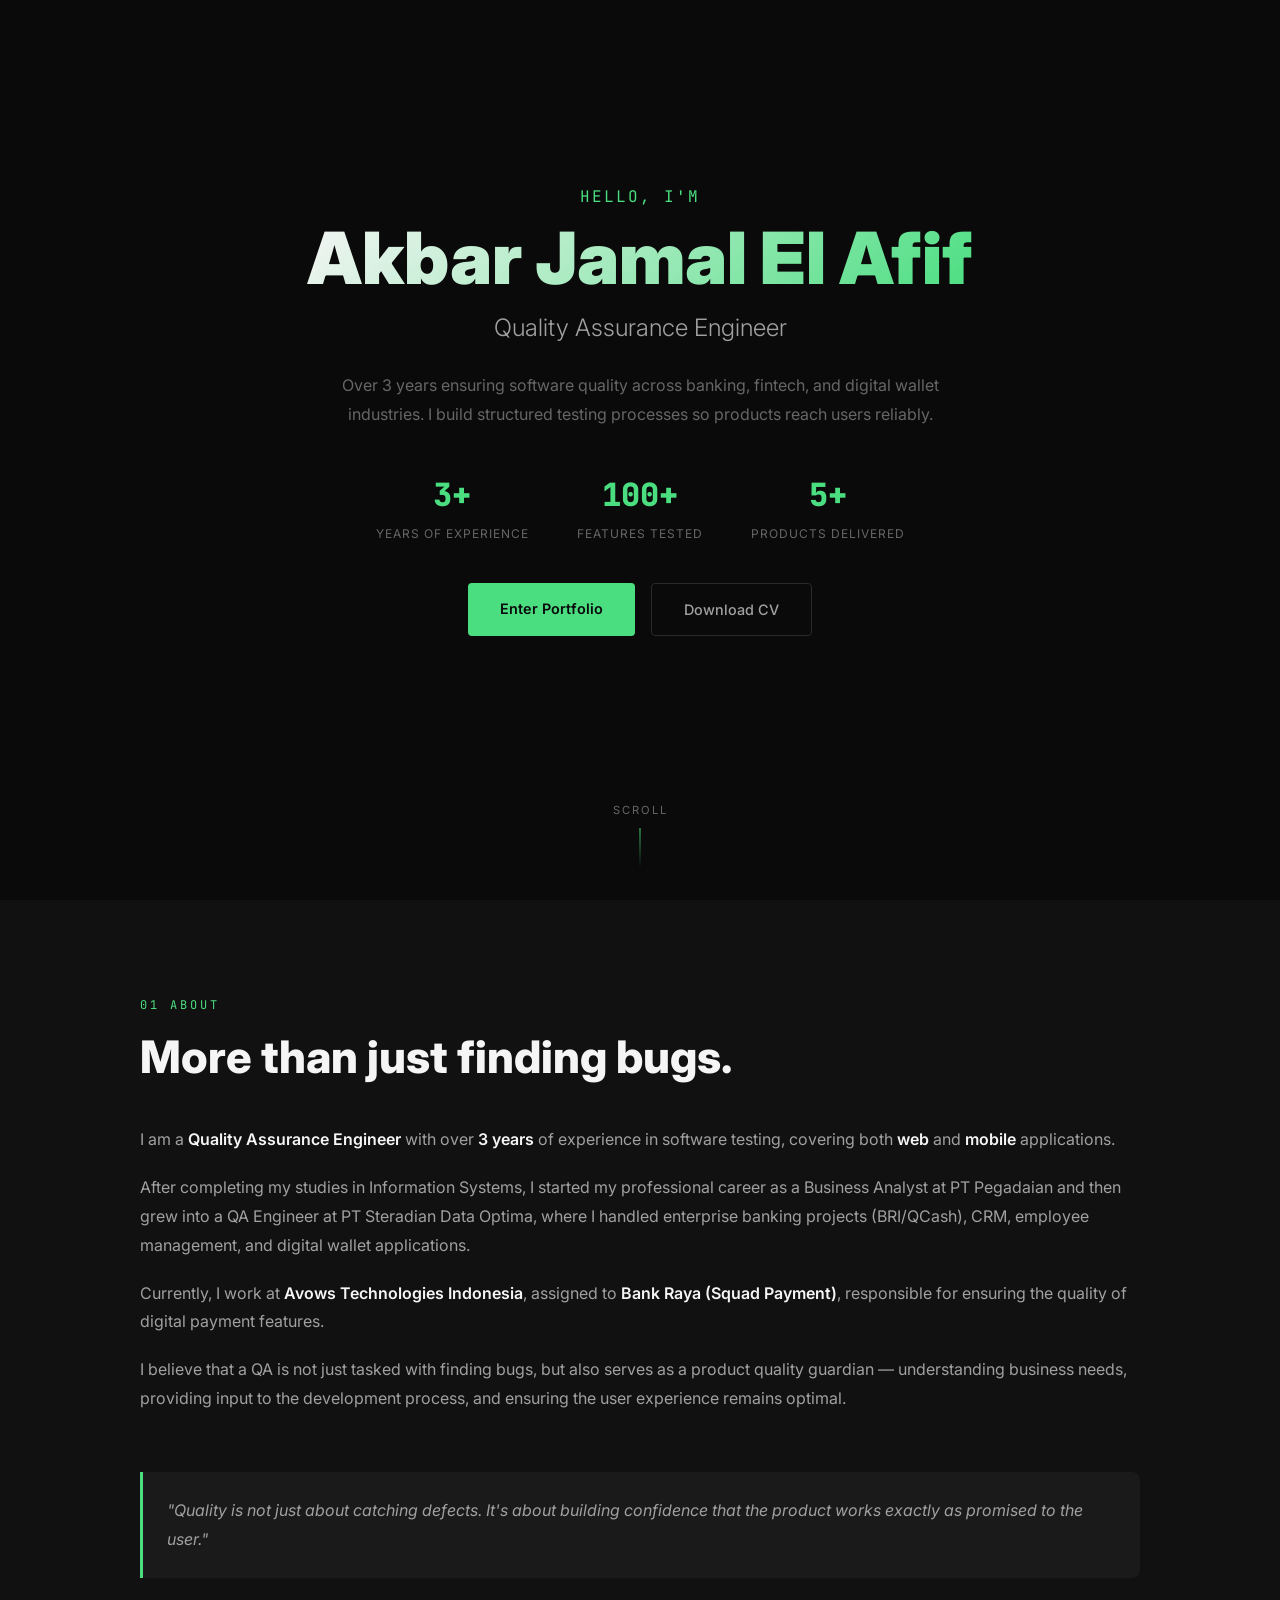
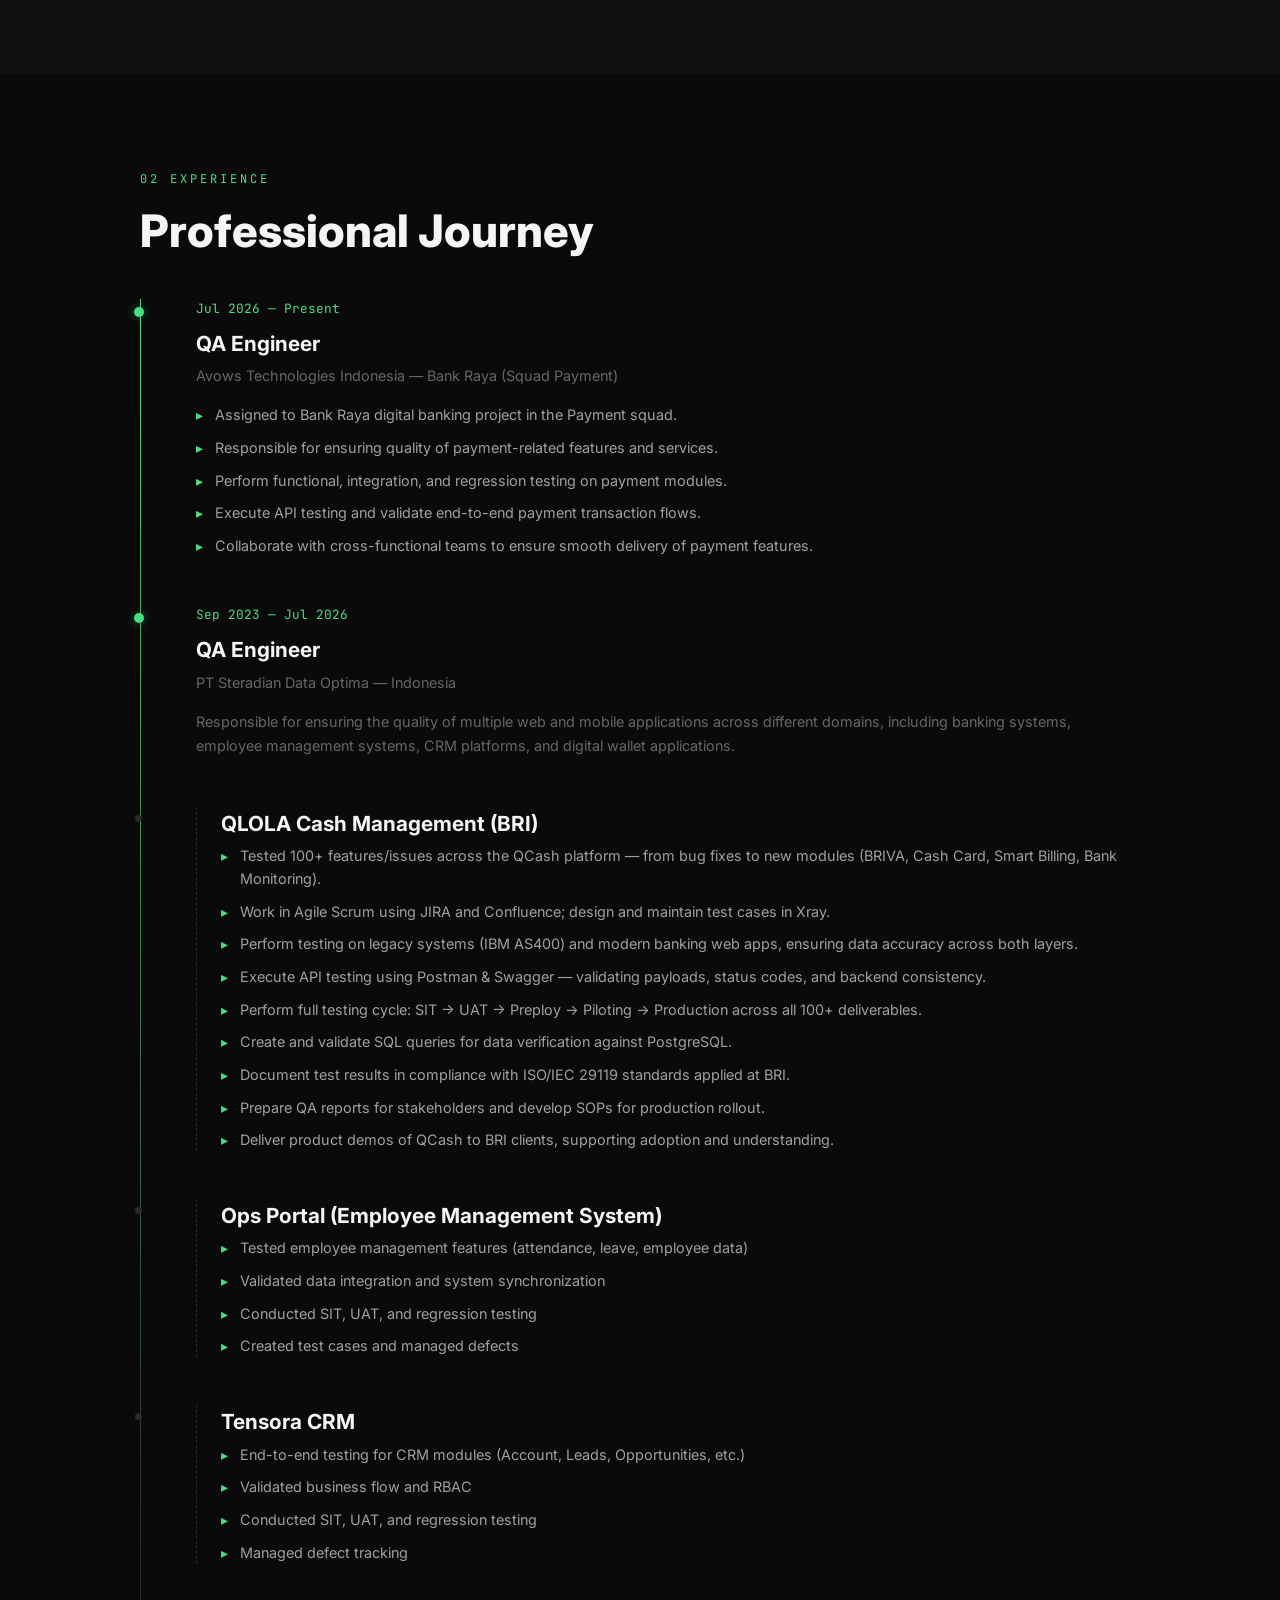
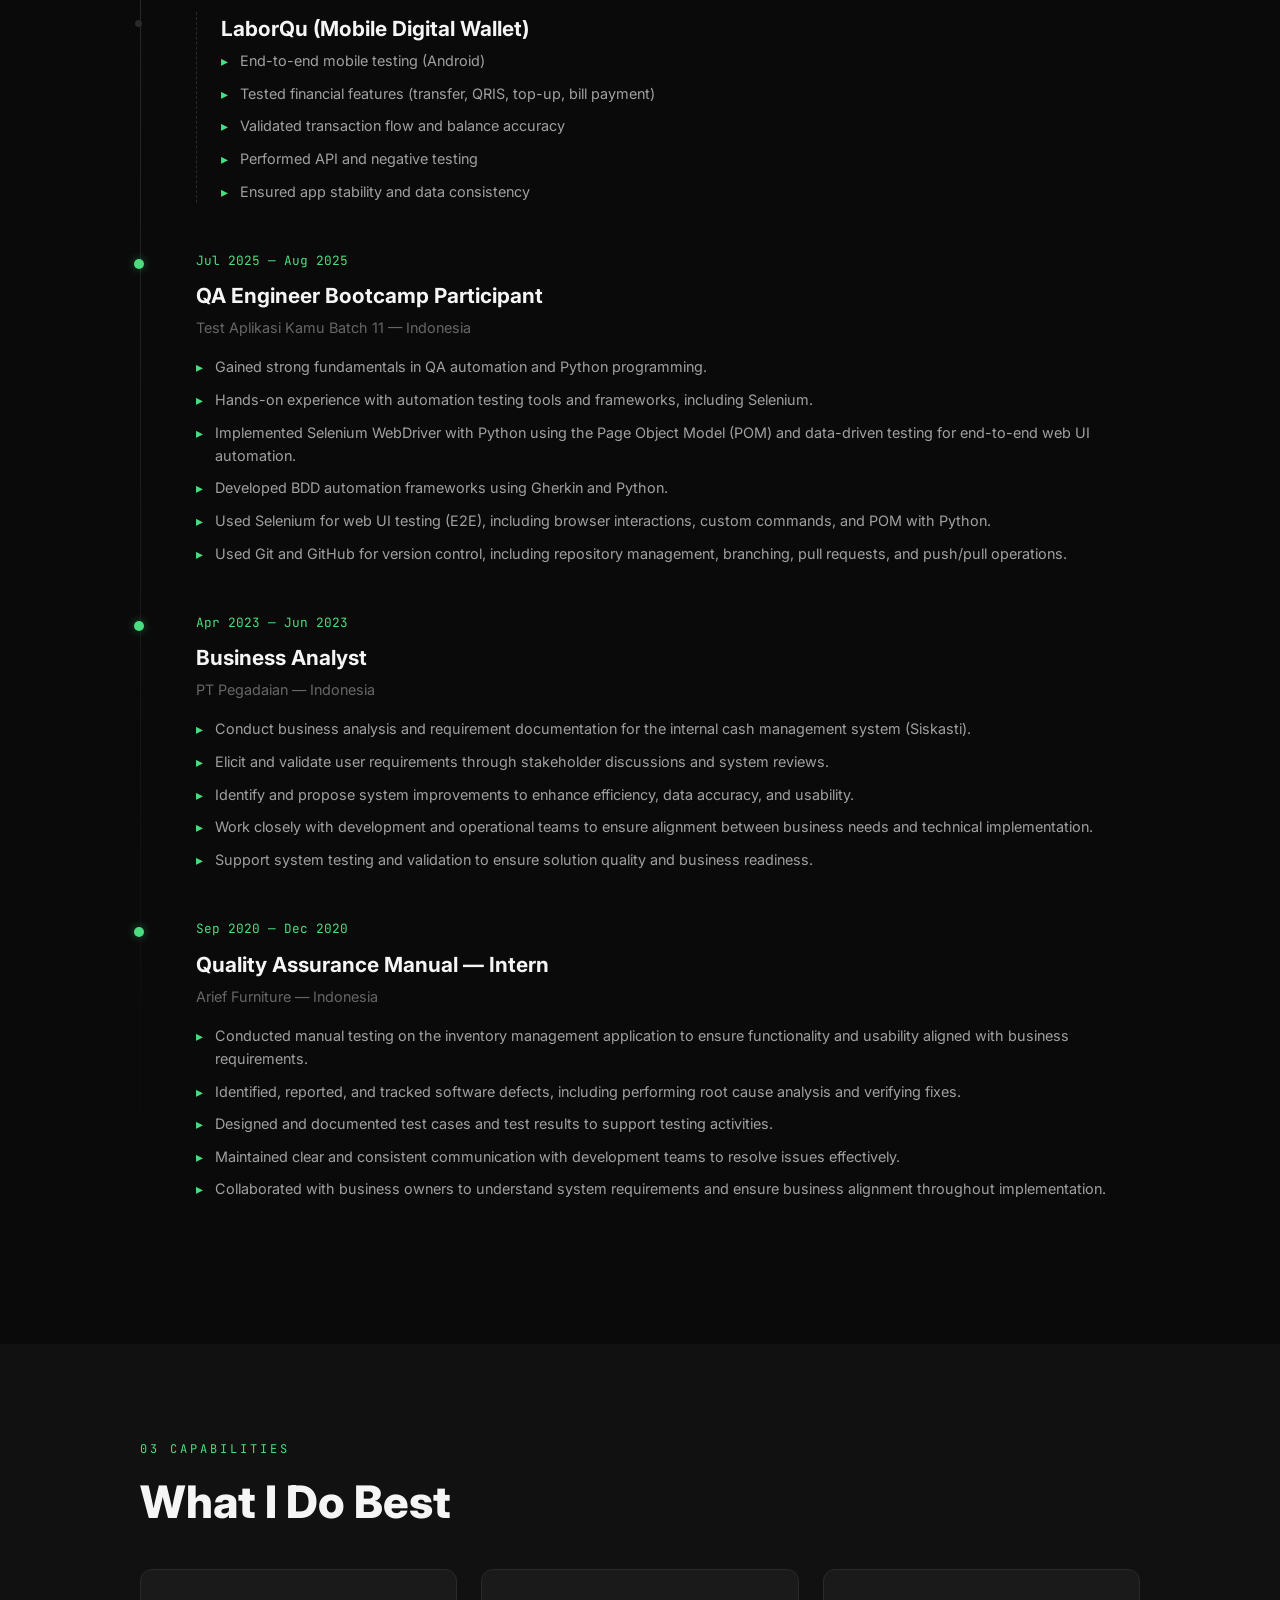
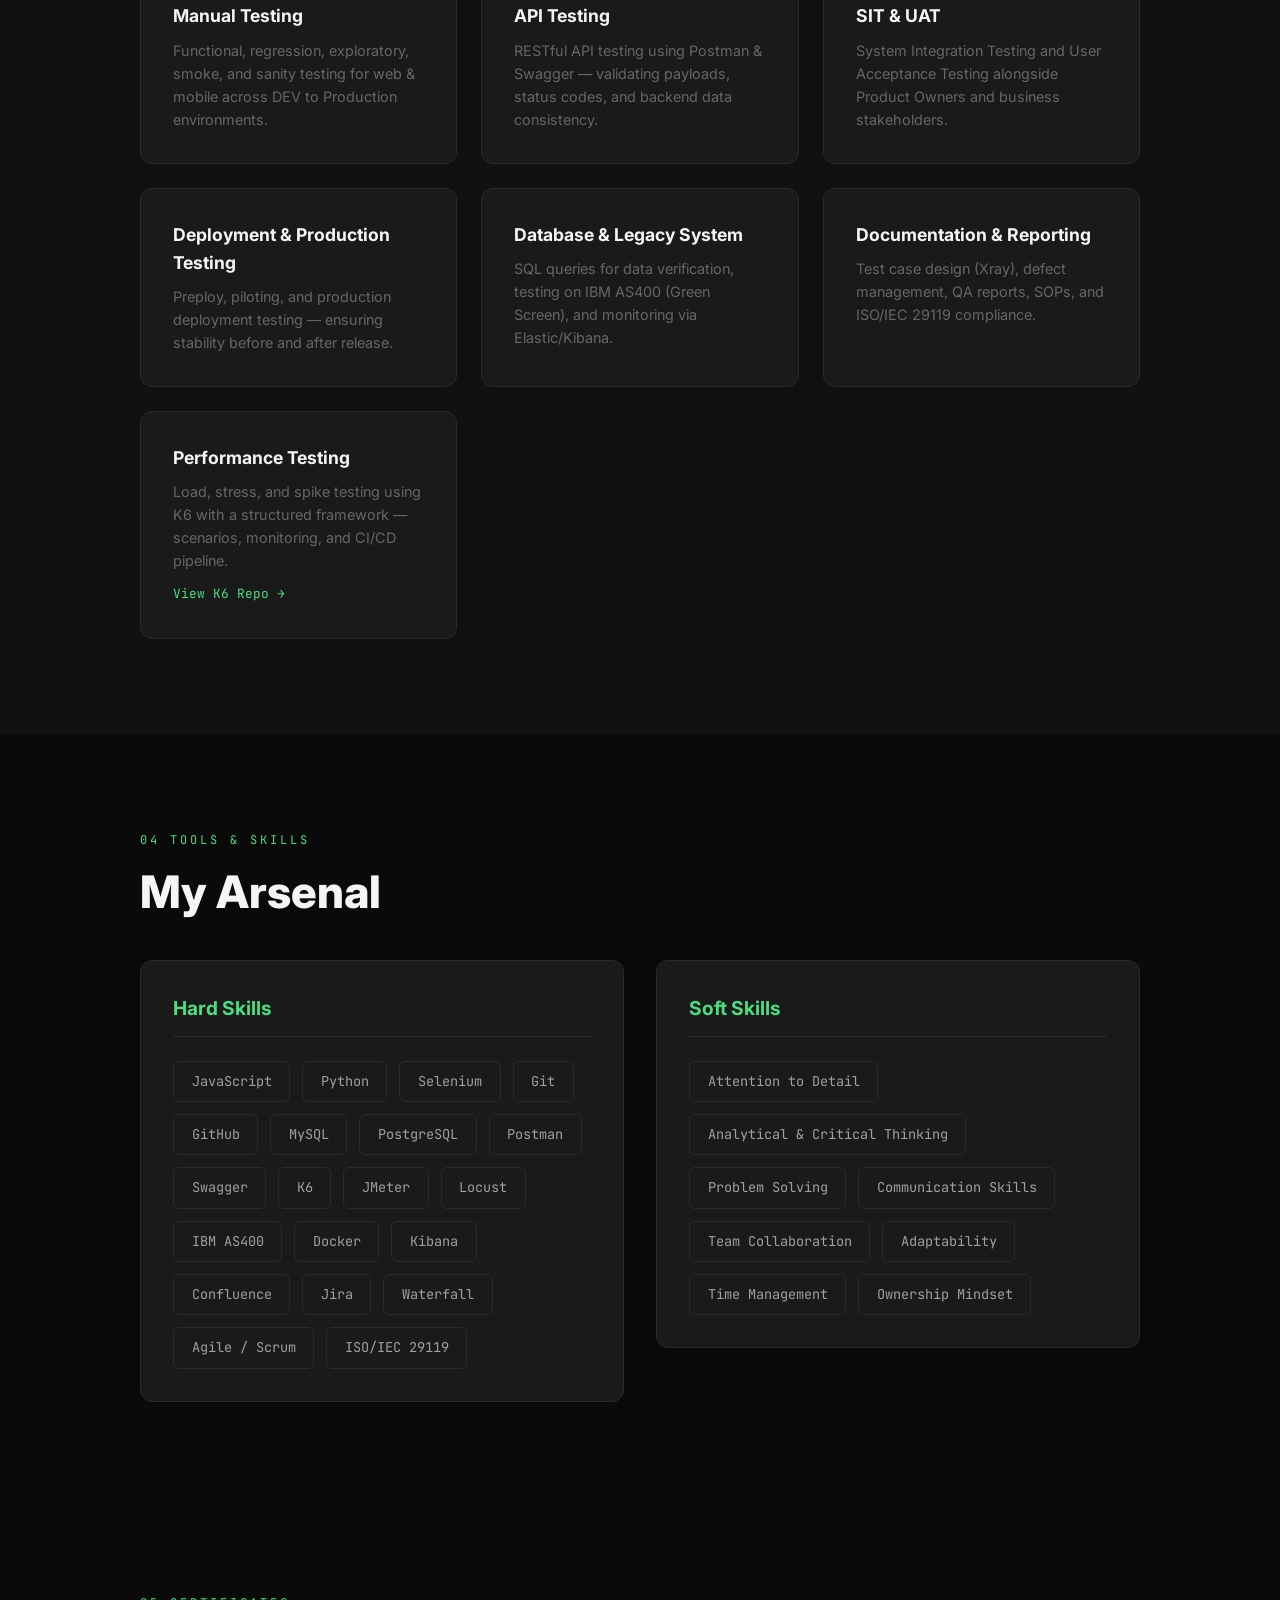
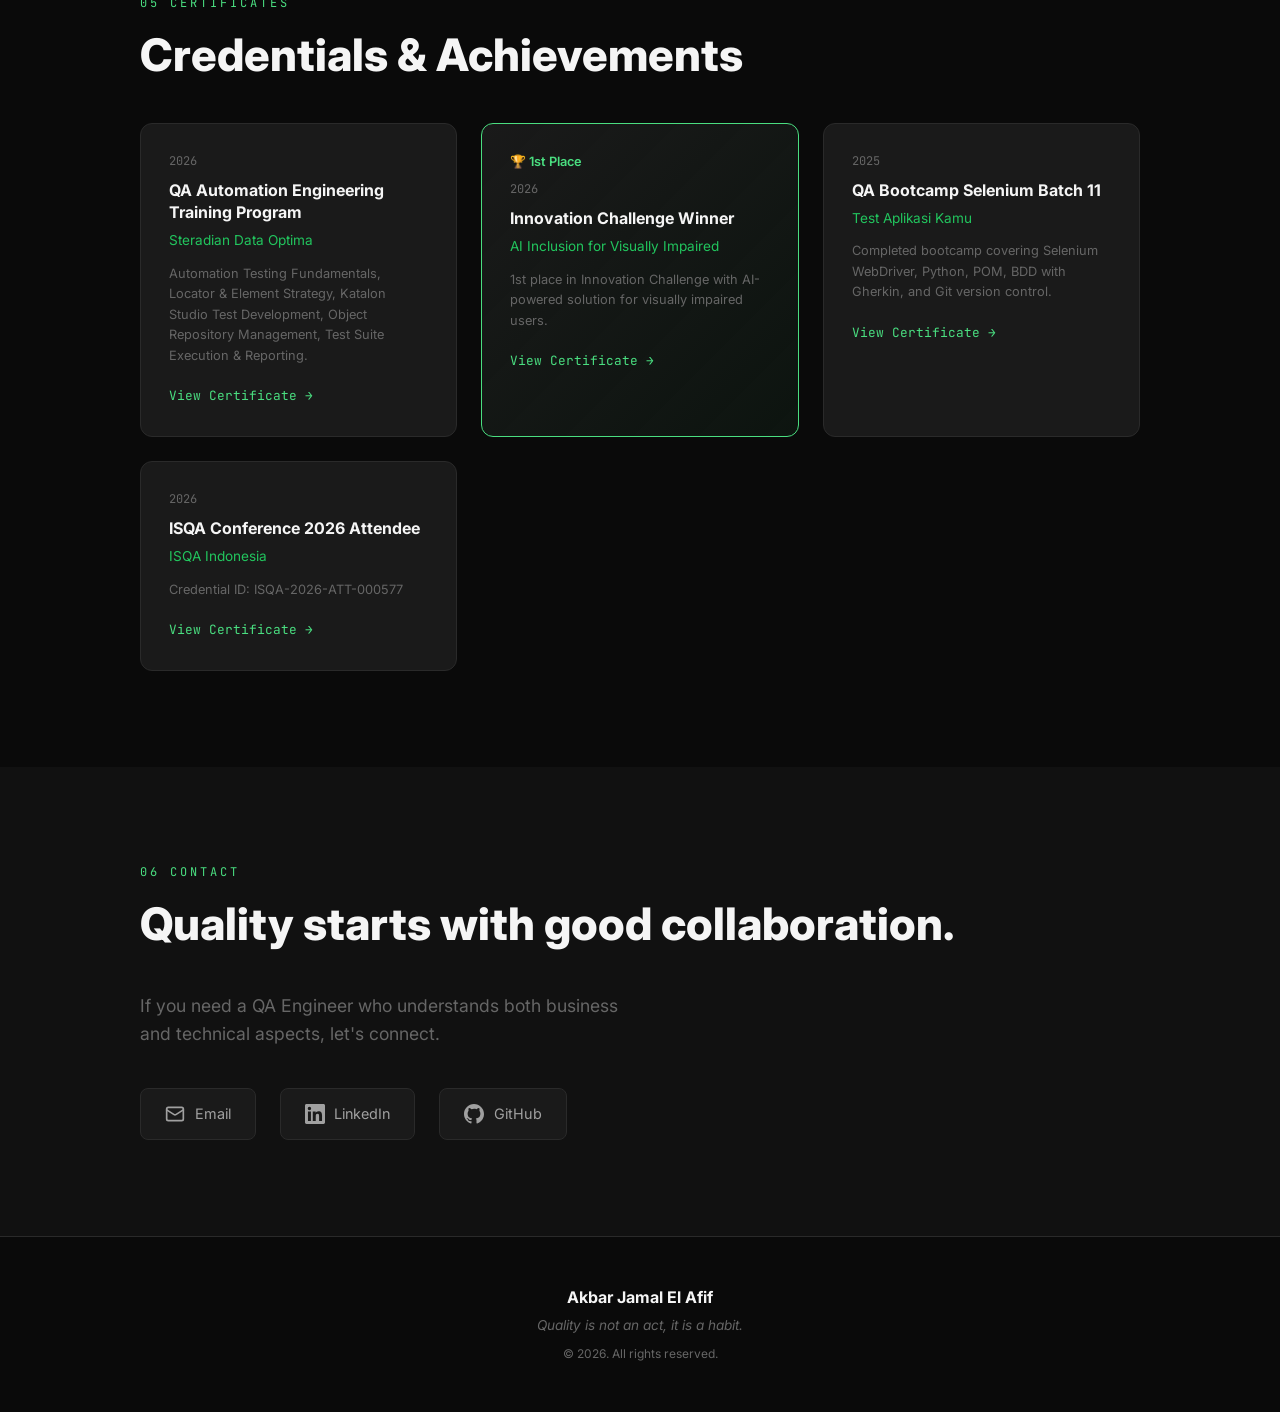
==== commit 4b6794ea: "feat: compact contact links with icons" ====
--- a/index.html
+++ b/index.html
@@ -388,16 +388,16 @@
             </p>
             <div class="contact-links">
                 <a href="mailto:akbarjamalelafif@gmail.com" class="contact-link">
-                    <span class="contact-link-label">Email</span>
-                    <span class="contact-link-value">akbarjamalelafif@gmail.com</span>
+                    <svg class="contact-icon" xmlns="http://www.w3.org/2000/svg" viewBox="0 0 24 24" fill="none" stroke="currentColor" stroke-width="2" stroke-linecap="round" stroke-linejoin="round"><rect x="2" y="4" width="20" height="16" rx="2"/><path d="m22 7-8.97 5.7a1.94 1.94 0 0 1-2.06 0L2 7"/></svg>
+                    <span>Email</span>
                 </a>
                 <a href="https://www.linkedin.com/in/akbarjamalelafif/" class="contact-link" target="_blank">
-                    <span class="contact-link-label">LinkedIn</span>
-                    <span class="contact-link-value">linkedin.com/in/akbarjamalelafif</span>
+                    <svg class="contact-icon" xmlns="http://www.w3.org/2000/svg" viewBox="0 0 24 24" fill="currentColor"><path d="M20.447 20.452h-3.554v-5.569c0-1.328-.027-3.037-1.852-3.037-1.853 0-2.136 1.445-2.136 2.939v5.667H9.351V9h3.414v1.561h.046c.477-.9 1.637-1.85 3.37-1.85 3.601 0 4.267 2.37 4.267 5.455v6.286zM5.337 7.433a2.062 2.062 0 0 1-2.063-2.065 2.064 2.064 0 1 1 2.063 2.065zm1.782 13.019H3.555V9h3.564v11.452zM22.225 0H1.771C.792 0 0 .774 0 1.729v20.542C0 23.227.792 24 1.771 24h20.451C23.2 24 24 23.227 24 22.271V1.729C24 .774 23.2 0 22.222 0h.003z"/></svg>
+                    <span>LinkedIn</span>
                 </a>
                 <a href="https://github.com/Gapardo" class="contact-link" target="_blank">
-                    <span class="contact-link-label">GitHub</span>
-                    <span class="contact-link-value">github.com/Gapardo</span>
+                    <svg class="contact-icon" xmlns="http://www.w3.org/2000/svg" viewBox="0 0 24 24" fill="currentColor"><path d="M12 0C5.374 0 0 5.373 0 12c0 5.302 3.438 9.8 8.207 11.387.599.111.793-.261.793-.577v-2.234c-3.338.726-4.033-1.416-4.033-1.416-.546-1.387-1.333-1.756-1.333-1.756-1.089-.745.083-.729.083-.729 1.205.084 1.839 1.237 1.839 1.237 1.07 1.834 2.807 1.304 3.492.997.107-.775.418-1.305.762-1.604-2.665-.305-5.467-1.334-5.467-5.931 0-1.311.469-2.381 1.236-3.221-.124-.303-.535-1.524.117-3.176 0 0 1.008-.322 3.301 1.23A11.509 11.509 0 0 1 12 5.803c1.02.005 2.047.138 3.006.404 2.291-1.552 3.297-1.23 3.297-1.23.653 1.653.242 2.874.118 3.176.77.84 1.235 1.911 1.235 3.221 0 4.609-2.807 5.624-5.479 5.921.43.372.823 1.102.823 2.222v3.293c0 .319.192.694.801.576C20.566 21.797 24 17.3 24 12c0-6.627-5.373-12-12-12z"/></svg>
+                    <span>GitHub</span>
                 </a>
             </div>
         </div>
--- a/styles.css
+++ b/styles.css
@@ -678,38 +678,38 @@
 }
 
 .contact-links {
-    display: grid;
-    grid-template-columns: repeat(auto-fit, minmax(250px, 1fr));
-    gap: 1rem;
+    display: flex;
+    gap: 1.5rem;
+    flex-wrap: wrap;
 }
 
 .contact-link {
     display: flex;
-    flex-direction: column;
-    padding: 1.5rem;
+    align-items: center;
+    gap: 0.6rem;
+    padding: 0.85rem 1.5rem;
     background: var(--bg-card);
     border: 1px solid var(--border);
     border-radius: 8px;
     transition: all 0.3s ease;
+    font-size: 0.9rem;
+    color: var(--text-secondary);
 }
 
 .contact-link:hover {
     border-color: var(--accent);
+    color: var(--accent);
     transform: translateY(-2px);
 }
 
-.contact-link-label {
-    font-size: 0.75rem;
-    color: var(--text-muted);
-    text-transform: uppercase;
-    letter-spacing: 1px;
-    margin-bottom: 0.25rem;
-}
-
+.contact-icon {
+    width: 20px;
+    height: 20px;
+}
+
+.contact-link-label,
 .contact-link-value {
-    color: var(--text-primary);
-    font-size: 0.95rem;
-    font-weight: 500;
+    display: none;
 }
 
 /* ===== FOOTER ===== */
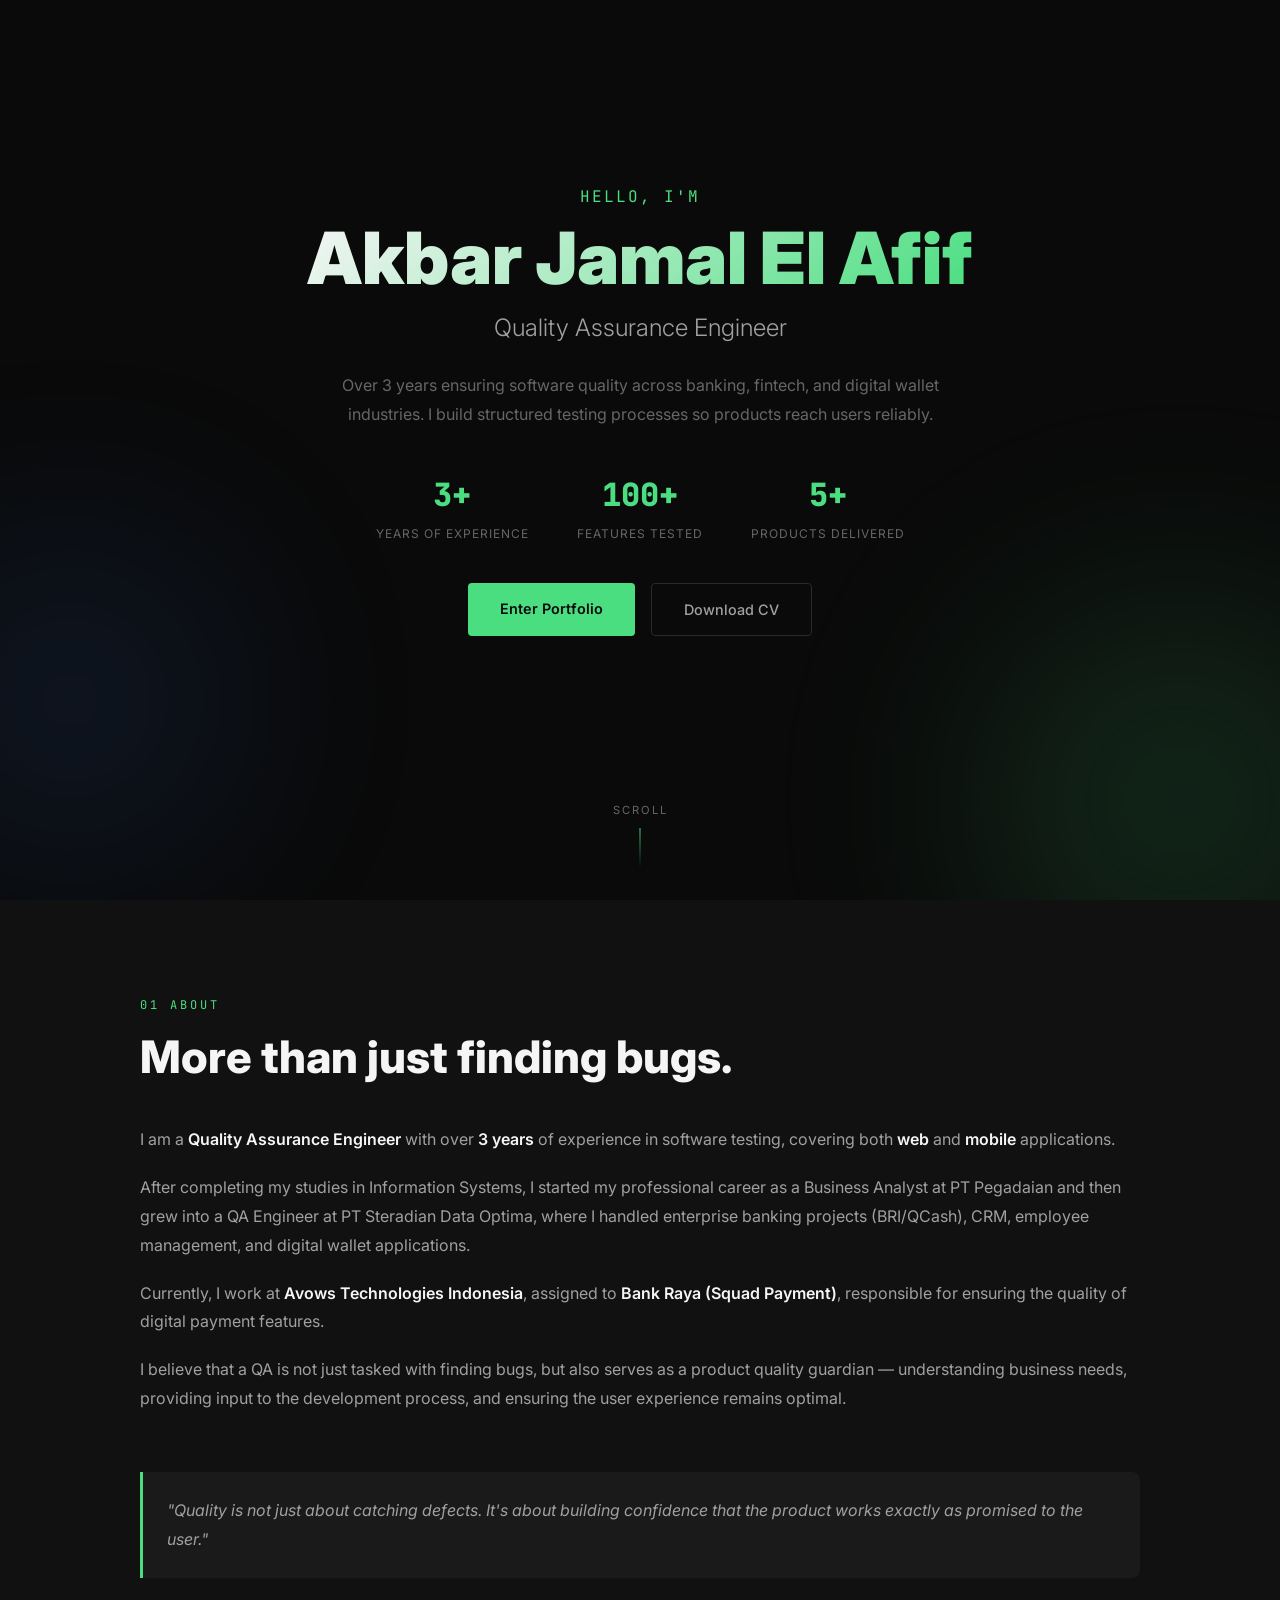
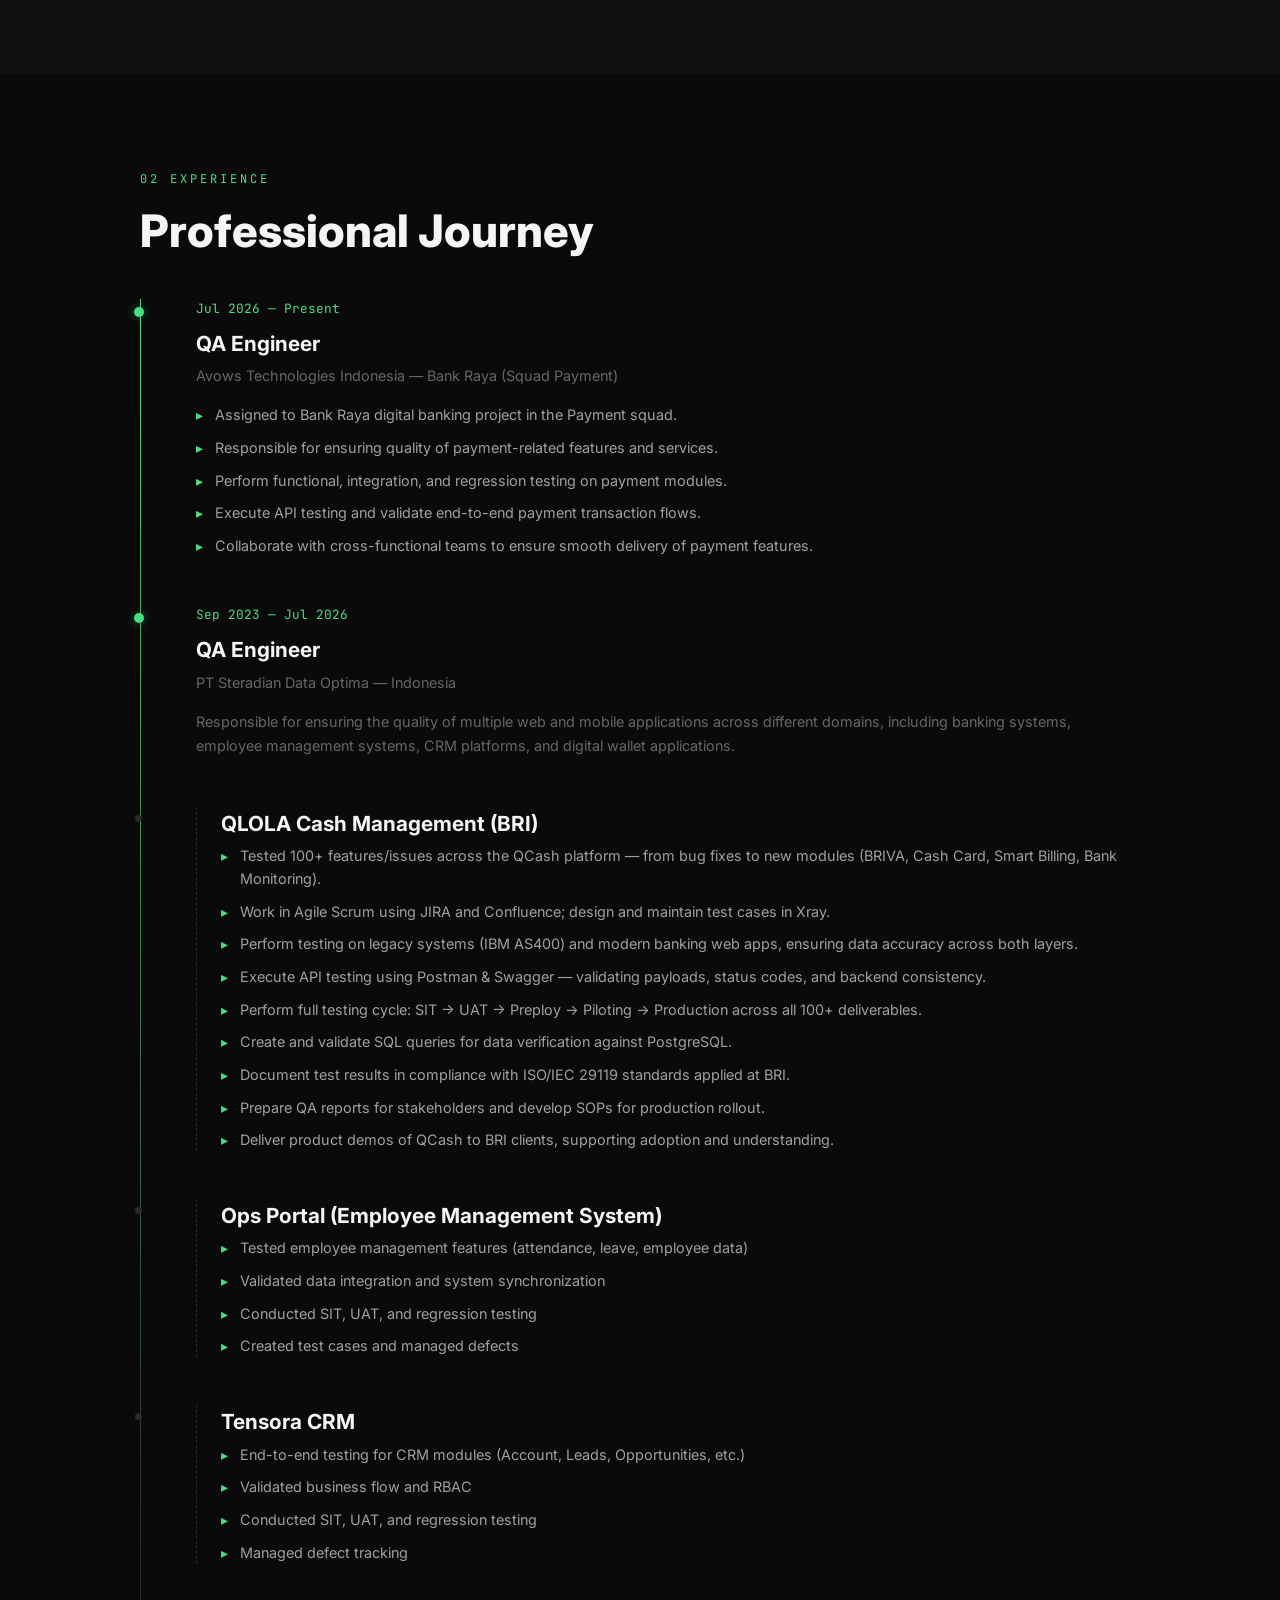
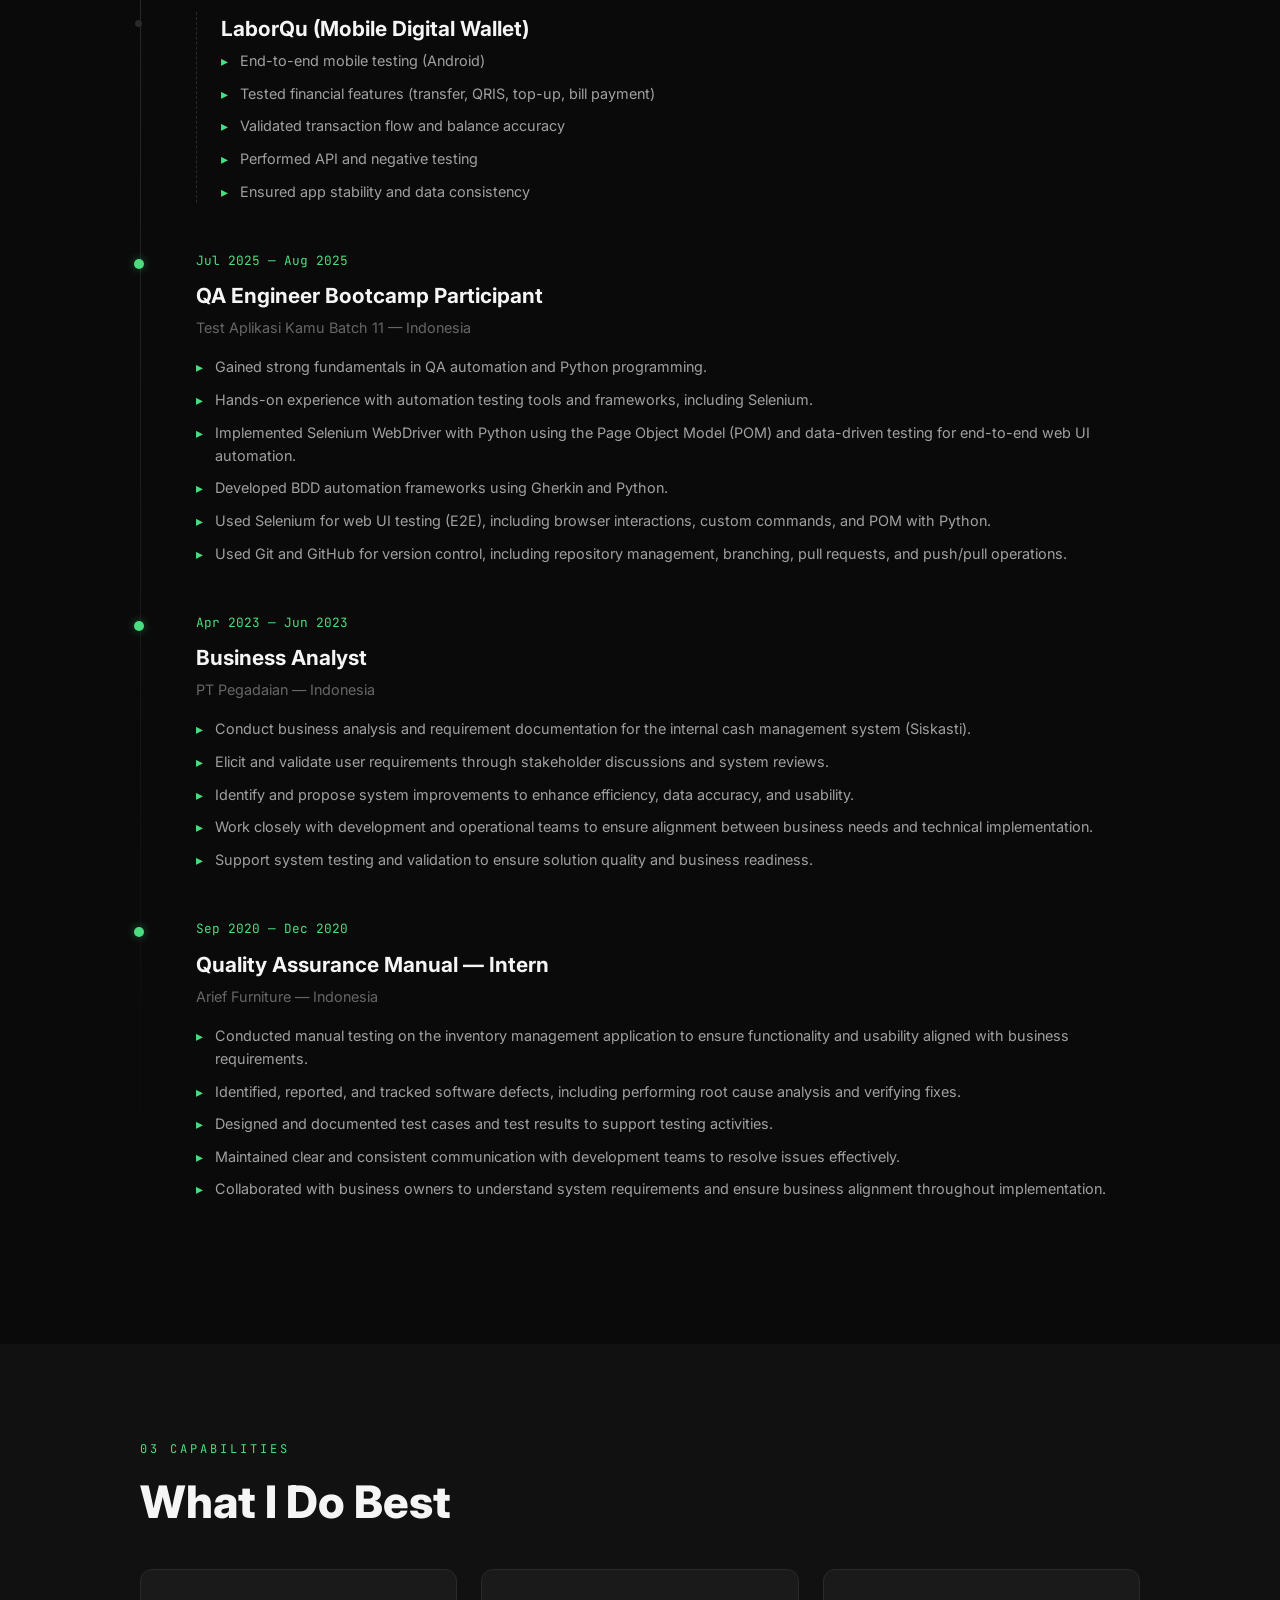
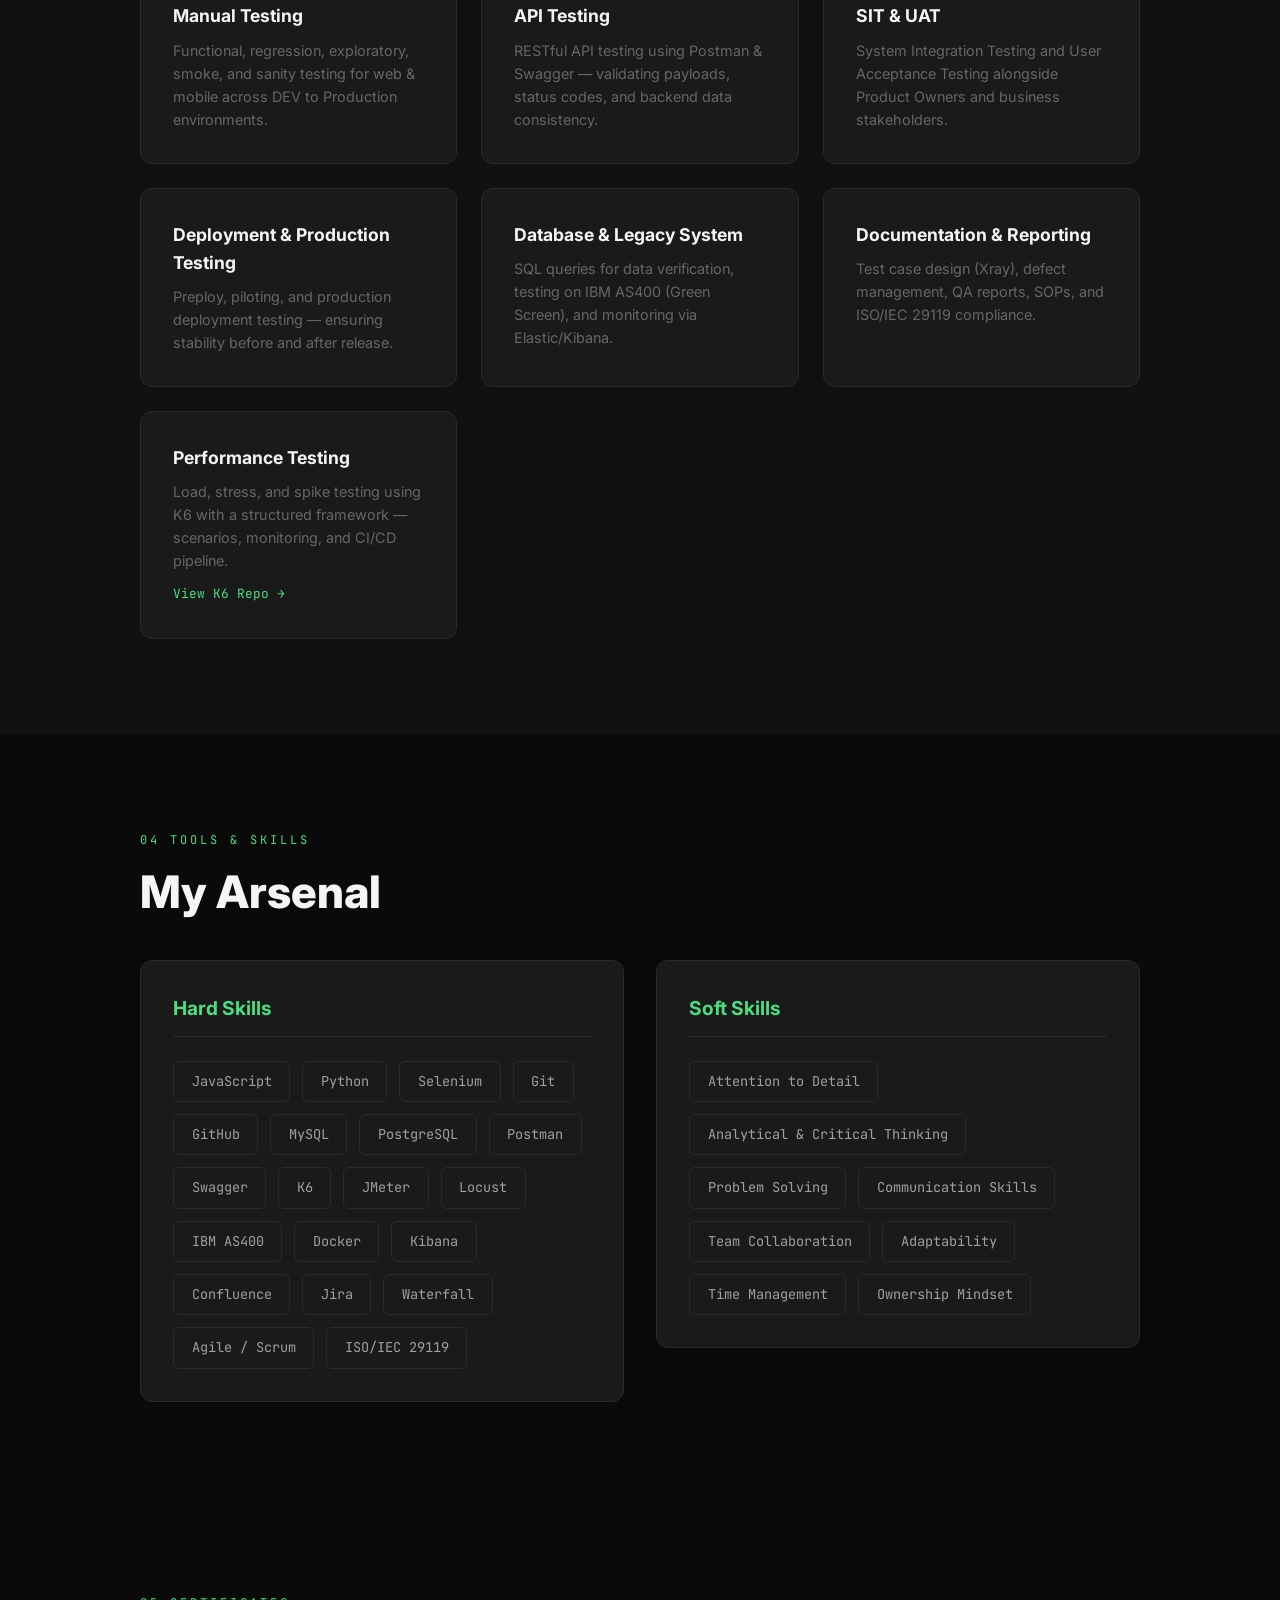
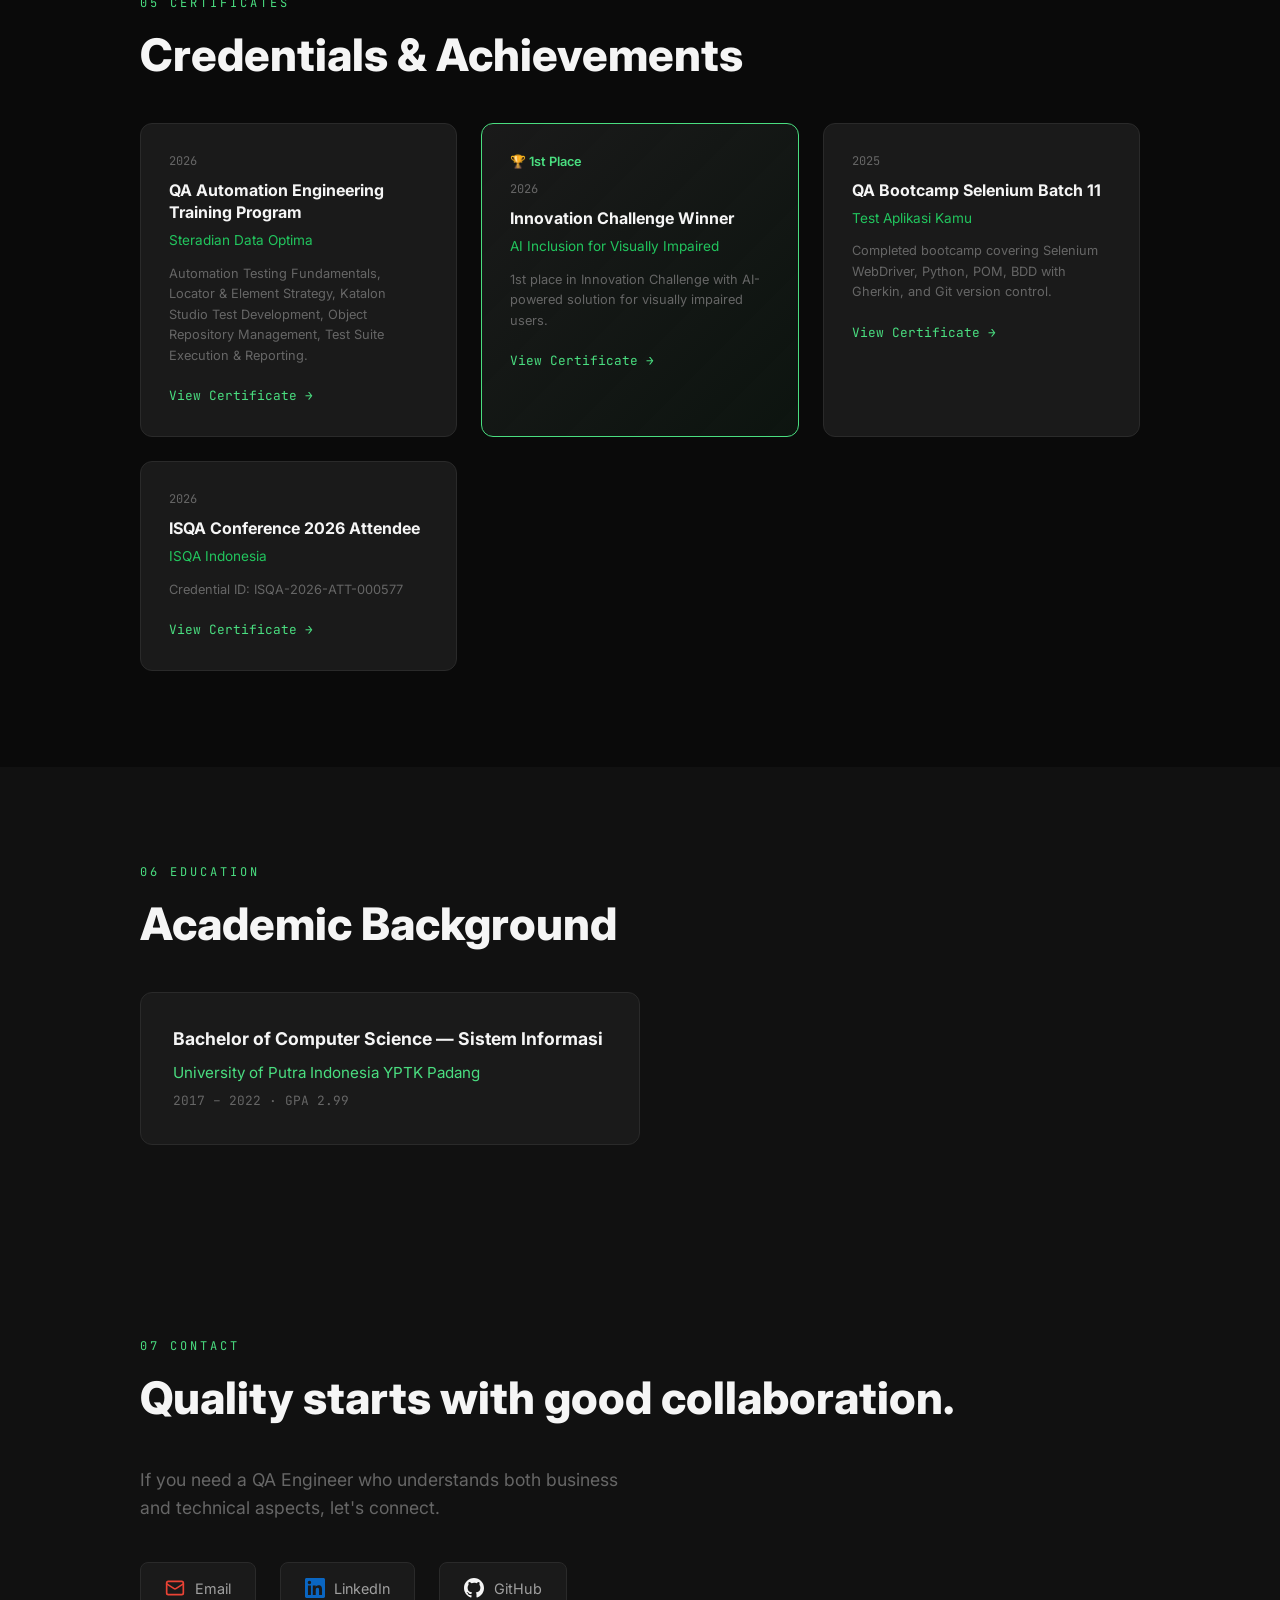
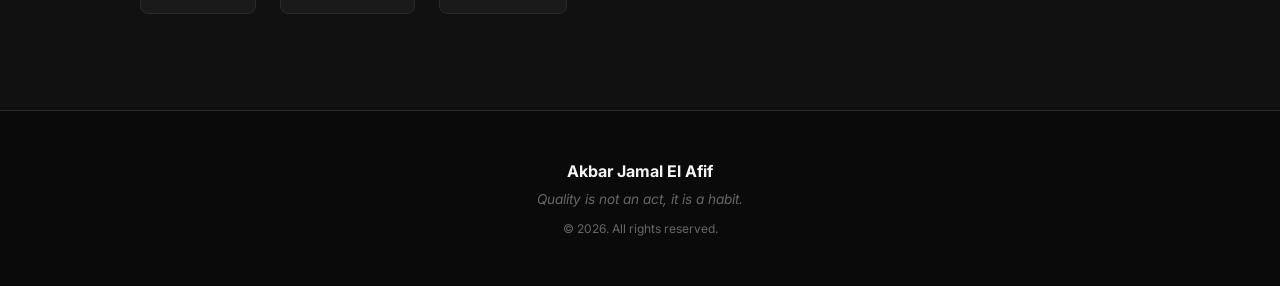
==== commit 6dff6dcc: "feat: add education section and background orb animation" ====
--- a/index.html
+++ b/index.html
@@ -377,10 +377,23 @@
         </div>
     </section>
 
+    <!-- Education -->
+    <section id="education" class="section education">
+        <div class="section-container">
+            <div class="section-label">06 EDUCATION</div>
+            <h2 class="section-title">Academic Background</h2>
+            <div class="education-card">
+                <div class="education-degree">Bachelor of Computer Science — Sistem Informasi</div>
+                <div class="education-school">University of Putra Indonesia YPTK Padang</div>
+                <div class="education-meta">2017 – 2022 · GPA 2.99</div>
+            </div>
+        </div>
+    </section>
+
     <!-- Contact -->
     <section id="contact" class="section contact">
         <div class="section-container">
-            <div class="section-label">06 CONTACT</div>
+            <div class="section-label">07 CONTACT</div>
             <h2 class="section-title">Quality starts with good collaboration.</h2>
             <p class="contact-subtitle">
                 If you need a QA Engineer who understands both business and technical aspects, 
--- a/styles.css
+++ b/styles.css
@@ -523,6 +523,76 @@
     color: var(--accent);
 }
 
+/* ===== EDUCATION ===== */
+.education {
+    background: var(--bg-secondary);
+}
+
+.education-card {
+    background: var(--bg-card);
+    border: 1px solid var(--border);
+    border-radius: 12px;
+    padding: 2rem;
+    max-width: 500px;
+}
+
+.education-degree {
+    font-size: 1.1rem;
+    font-weight: 700;
+    margin-bottom: 0.5rem;
+}
+
+.education-school {
+    font-size: 0.95rem;
+    color: var(--accent);
+    margin-bottom: 0.4rem;
+}
+
+.education-meta {
+    font-family: var(--font-mono);
+    font-size: 0.8rem;
+    color: var(--text-muted);
+}
+
+/* ===== BACKGROUND ANIMATION ===== */
+body {
+    position: relative;
+}
+
+body::before,
+body::after {
+    content: '';
+    position: fixed;
+    border-radius: 50%;
+    filter: blur(120px);
+    opacity: 0.15;
+    z-index: -1;
+    pointer-events: none;
+}
+
+body::before {
+    width: 400px;
+    height: 400px;
+    background: var(--accent);
+    bottom: -100px;
+    right: -100px;
+    animation: floatOrb 8s ease-in-out infinite;
+}
+
+body::after {
+    width: 300px;
+    height: 300px;
+    background: #3b82f6;
+    bottom: 50px;
+    left: -80px;
+    animation: floatOrb 10s ease-in-out infinite reverse;
+}
+
+@keyframes floatOrb {
+    0%, 100% { transform: translate(0, 0); }
+    50% { transform: translate(30px, -30px); }
+}
+
 /* ===== CONTACT ===== */
 .contact {
     background: var(--bg-secondary);
@@ -698,8 +768,15 @@
 
 .contact-link:hover {
     border-color: var(--accent);
-    color: var(--accent);
     transform: translateY(-2px);
+}
+
+.contact-link:nth-child(1) .contact-icon { color: #EA4335; }
+.contact-link:nth-child(2) .contact-icon { color: #0A66C2; }
+.contact-link:nth-child(3) .contact-icon { color: #f5f5f5; }
+
+.contact-link:hover span {
+    color: var(--accent);
 }
 
 .contact-icon {
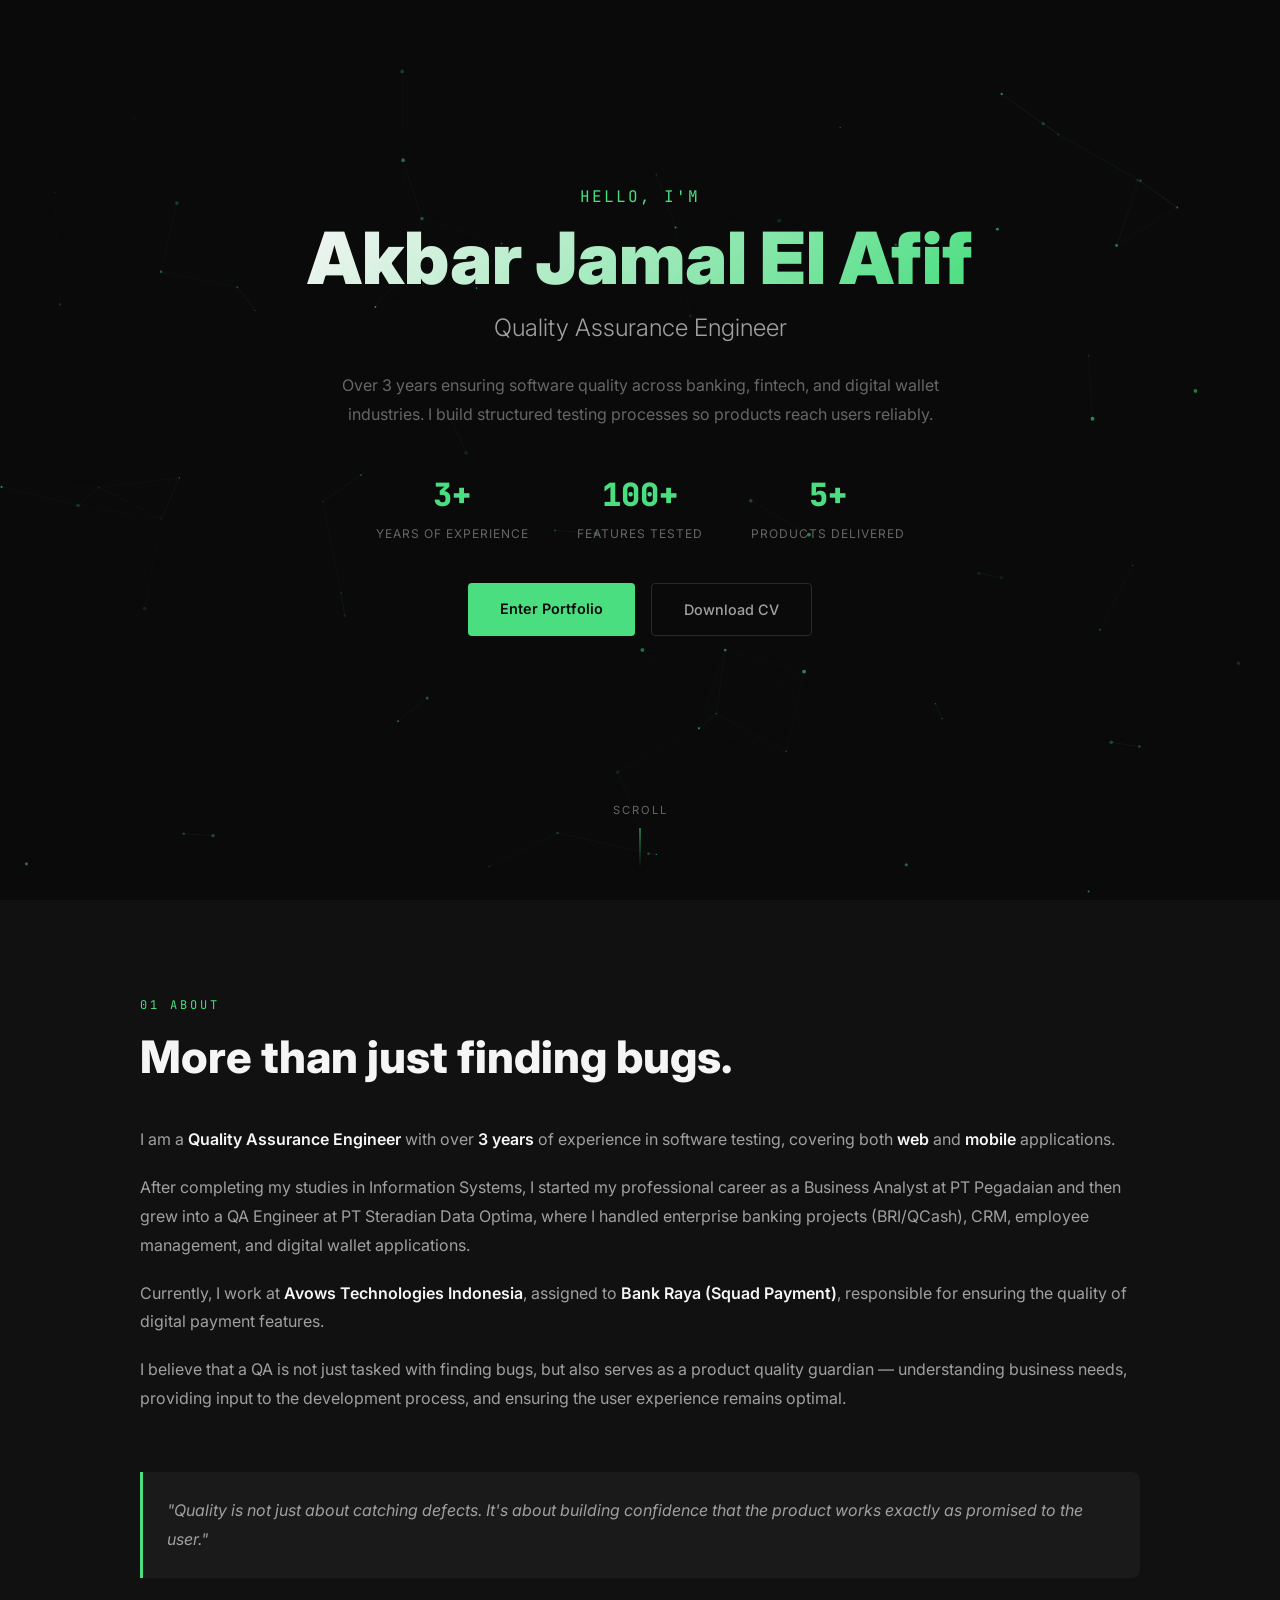
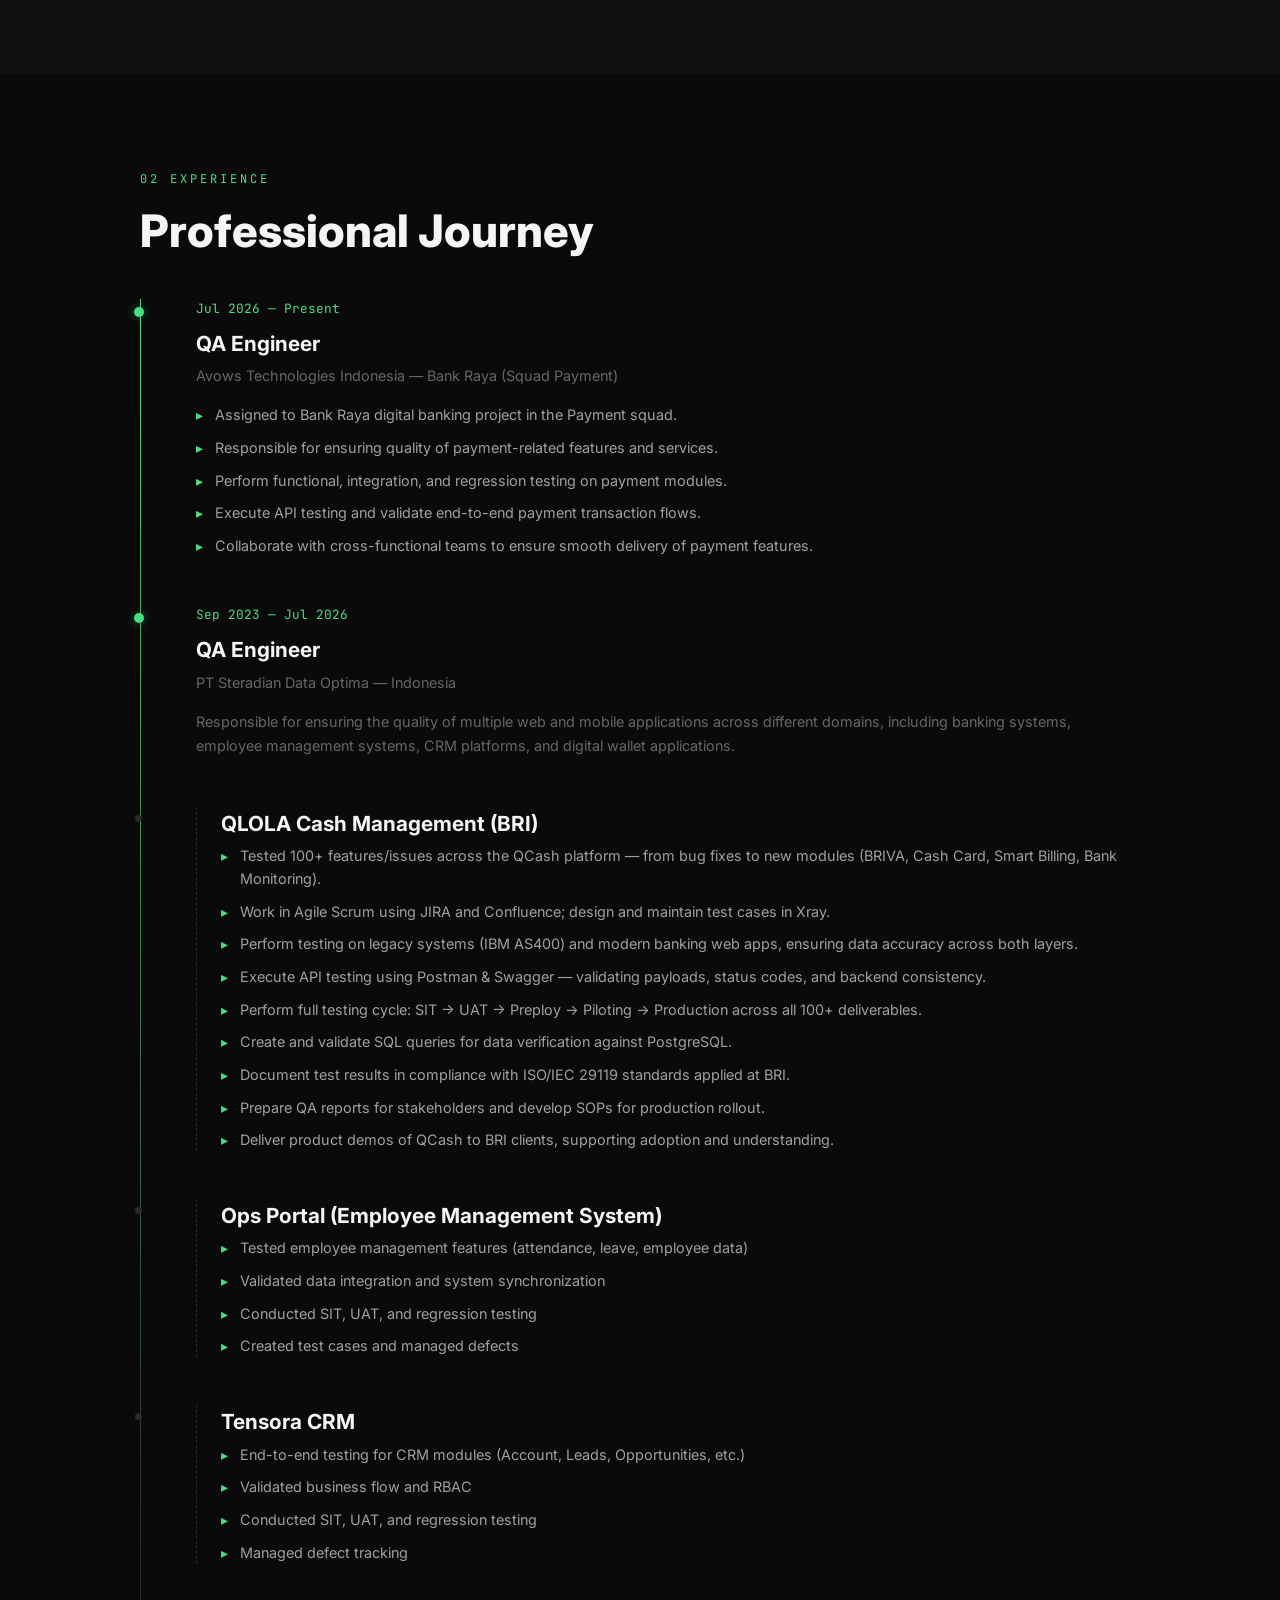
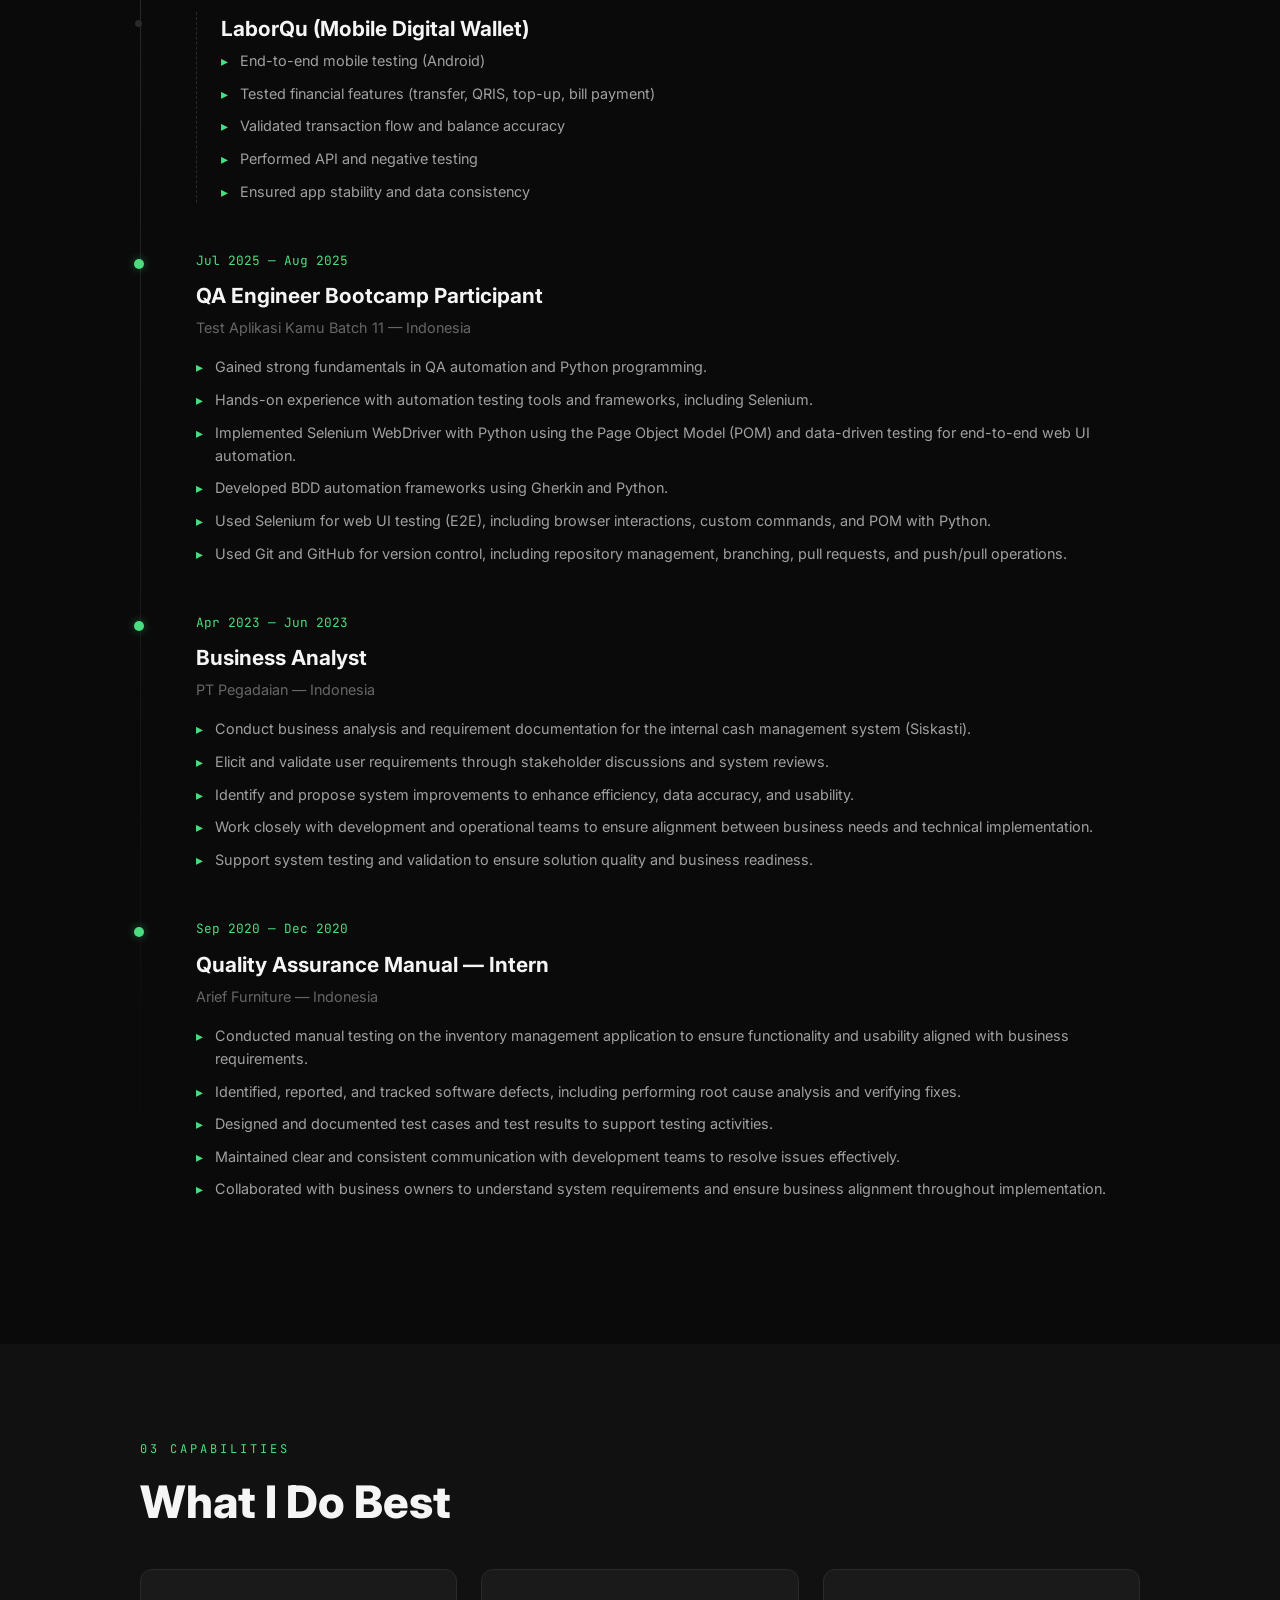
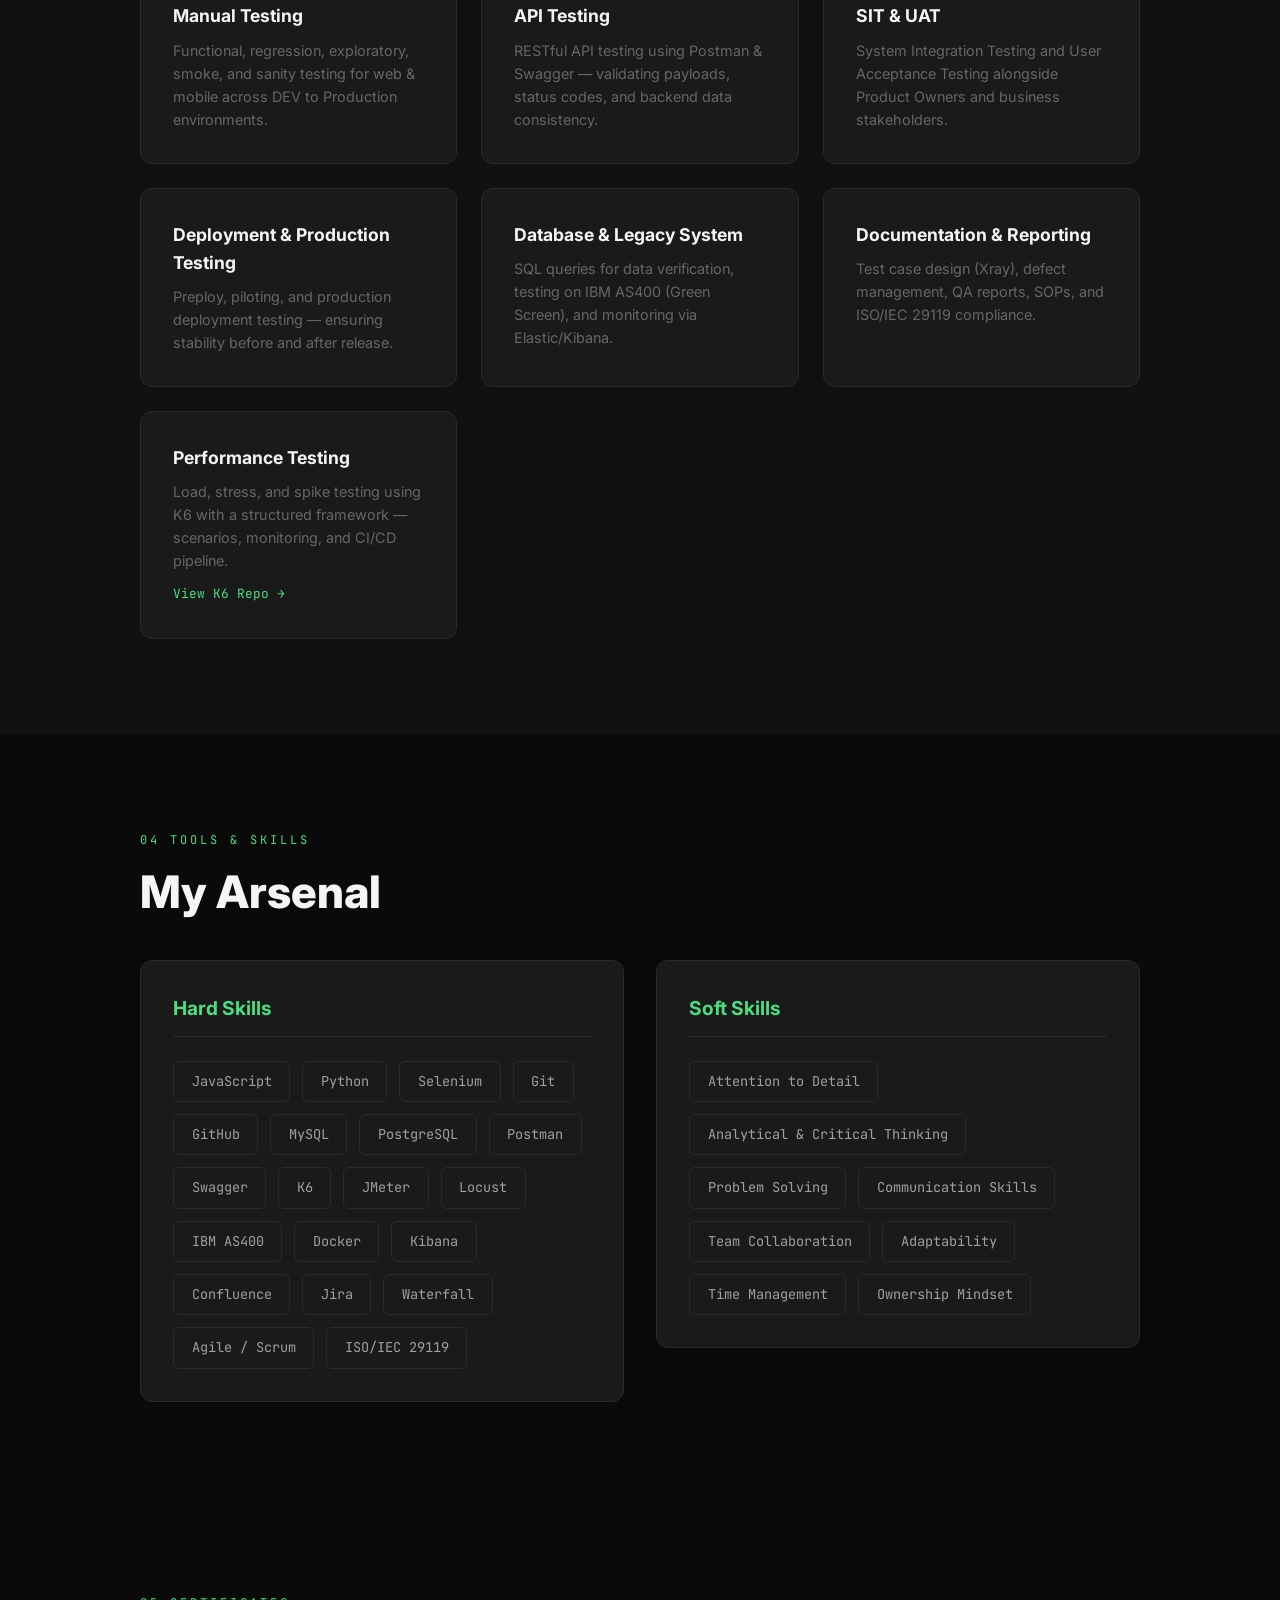
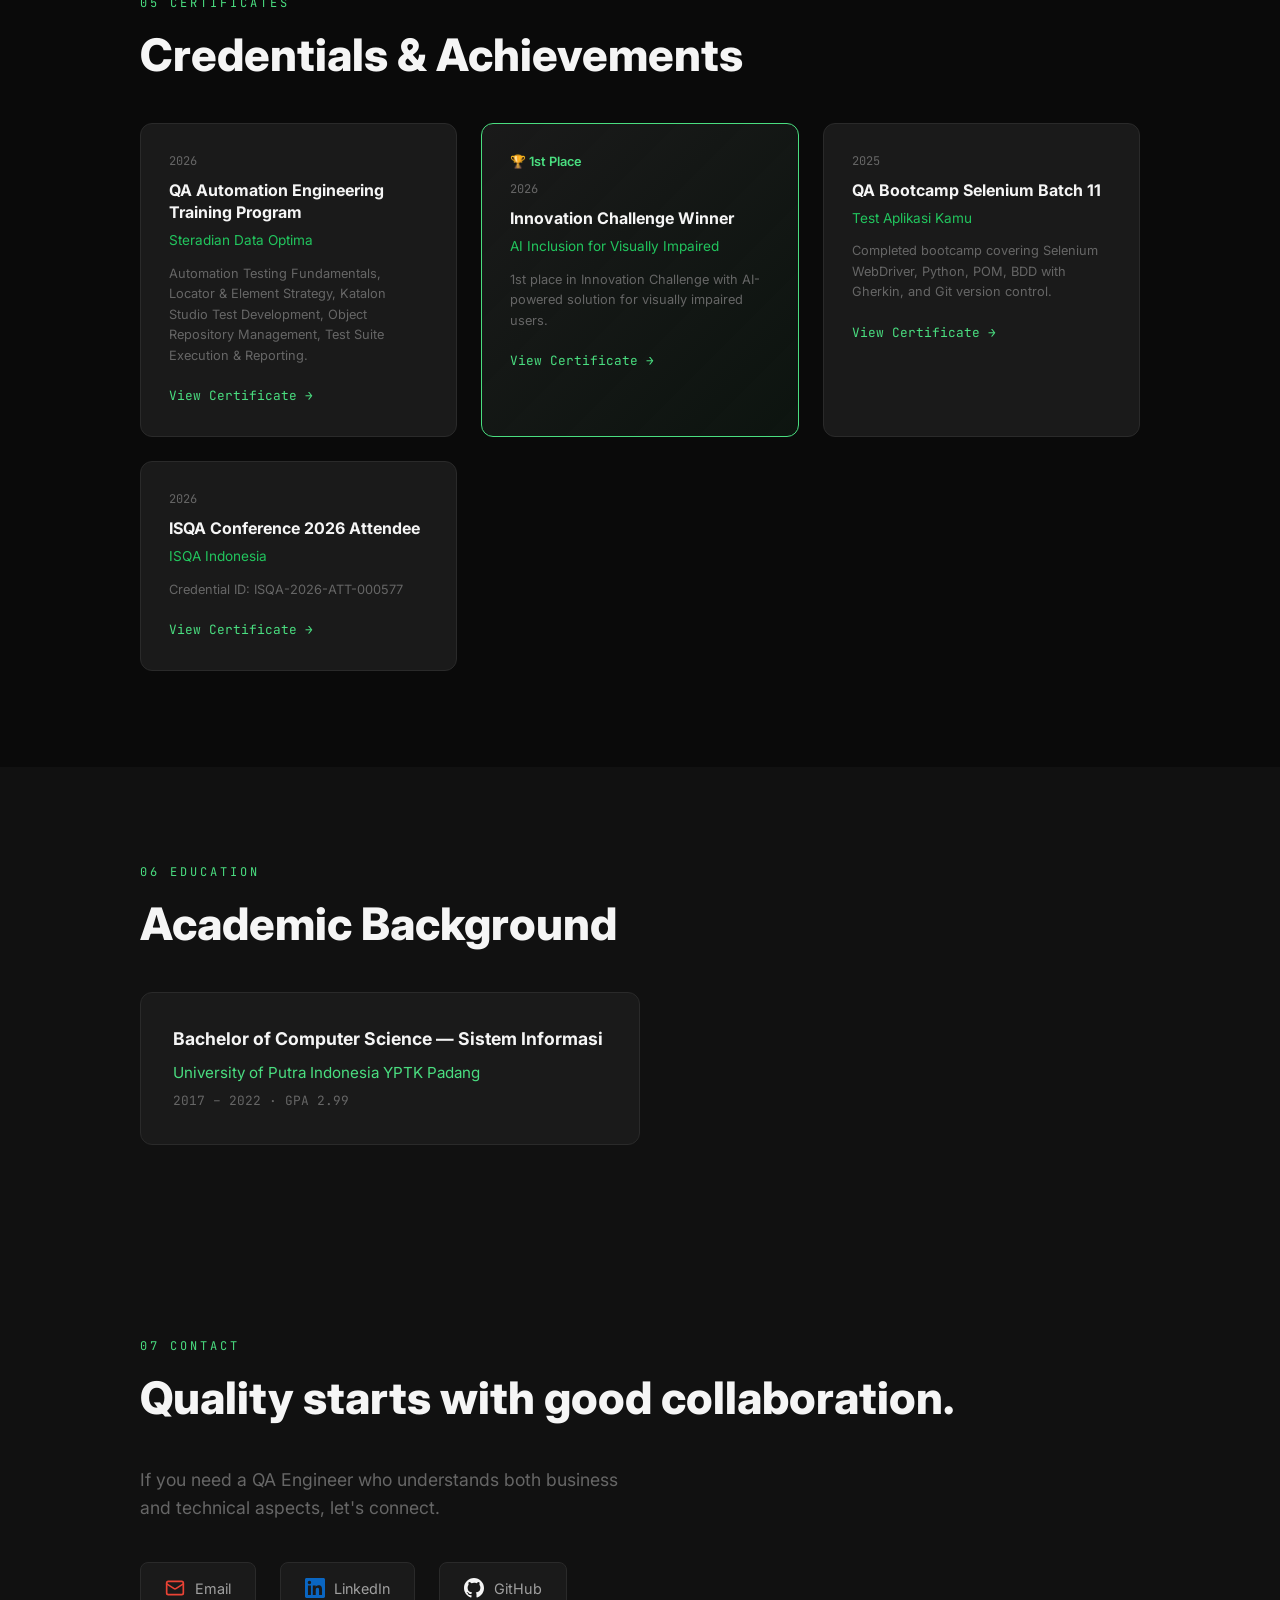
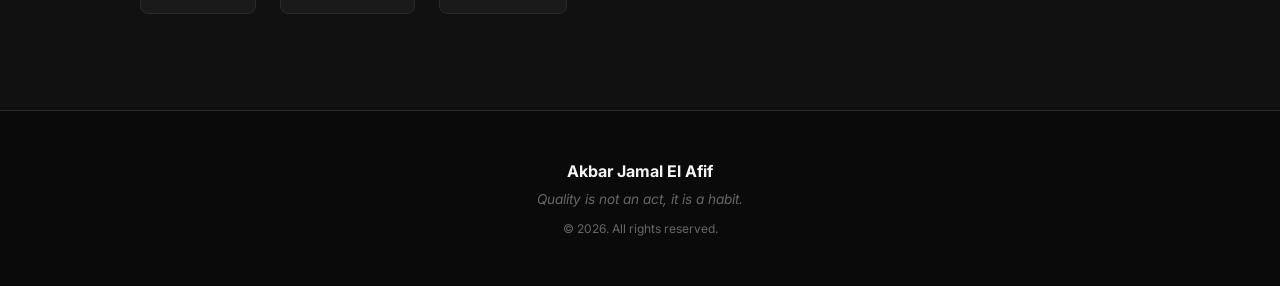
==== commit a652814f: "feat: add particle network background animation" ====
--- a/index.html
+++ b/index.html
@@ -17,6 +17,9 @@
     <link href="https://fonts.googleapis.com/css2?family=Inter:wght@300;400;500;600;700;800;900&family=JetBrains+Mono:wght@400;500&display=swap" rel="stylesheet">
 </head>
 <body>
+    <!-- Background Animation -->
+    <canvas id="particleCanvas"></canvas>
+
     <!-- Landing / Hero -->
     <section id="landing" class="section landing">
         <div class="landing-content">
--- a/styles.css
+++ b/styles.css
@@ -555,42 +555,14 @@
 }
 
 /* ===== BACKGROUND ANIMATION ===== */
-body {
-    position: relative;
-}
-
-body::before,
-body::after {
-    content: '';
+#particleCanvas {
     position: fixed;
-    border-radius: 50%;
-    filter: blur(120px);
-    opacity: 0.15;
+    top: 0;
+    left: 0;
+    width: 100%;
+    height: 100%;
     z-index: -1;
     pointer-events: none;
-}
-
-body::before {
-    width: 400px;
-    height: 400px;
-    background: var(--accent);
-    bottom: -100px;
-    right: -100px;
-    animation: floatOrb 8s ease-in-out infinite;
-}
-
-body::after {
-    width: 300px;
-    height: 300px;
-    background: #3b82f6;
-    bottom: 50px;
-    left: -80px;
-    animation: floatOrb 10s ease-in-out infinite reverse;
-}
-
-@keyframes floatOrb {
-    0%, 100% { transform: translate(0, 0); }
-    50% { transform: translate(30px, -30px); }
 }
 
 /* ===== CONTACT ===== */
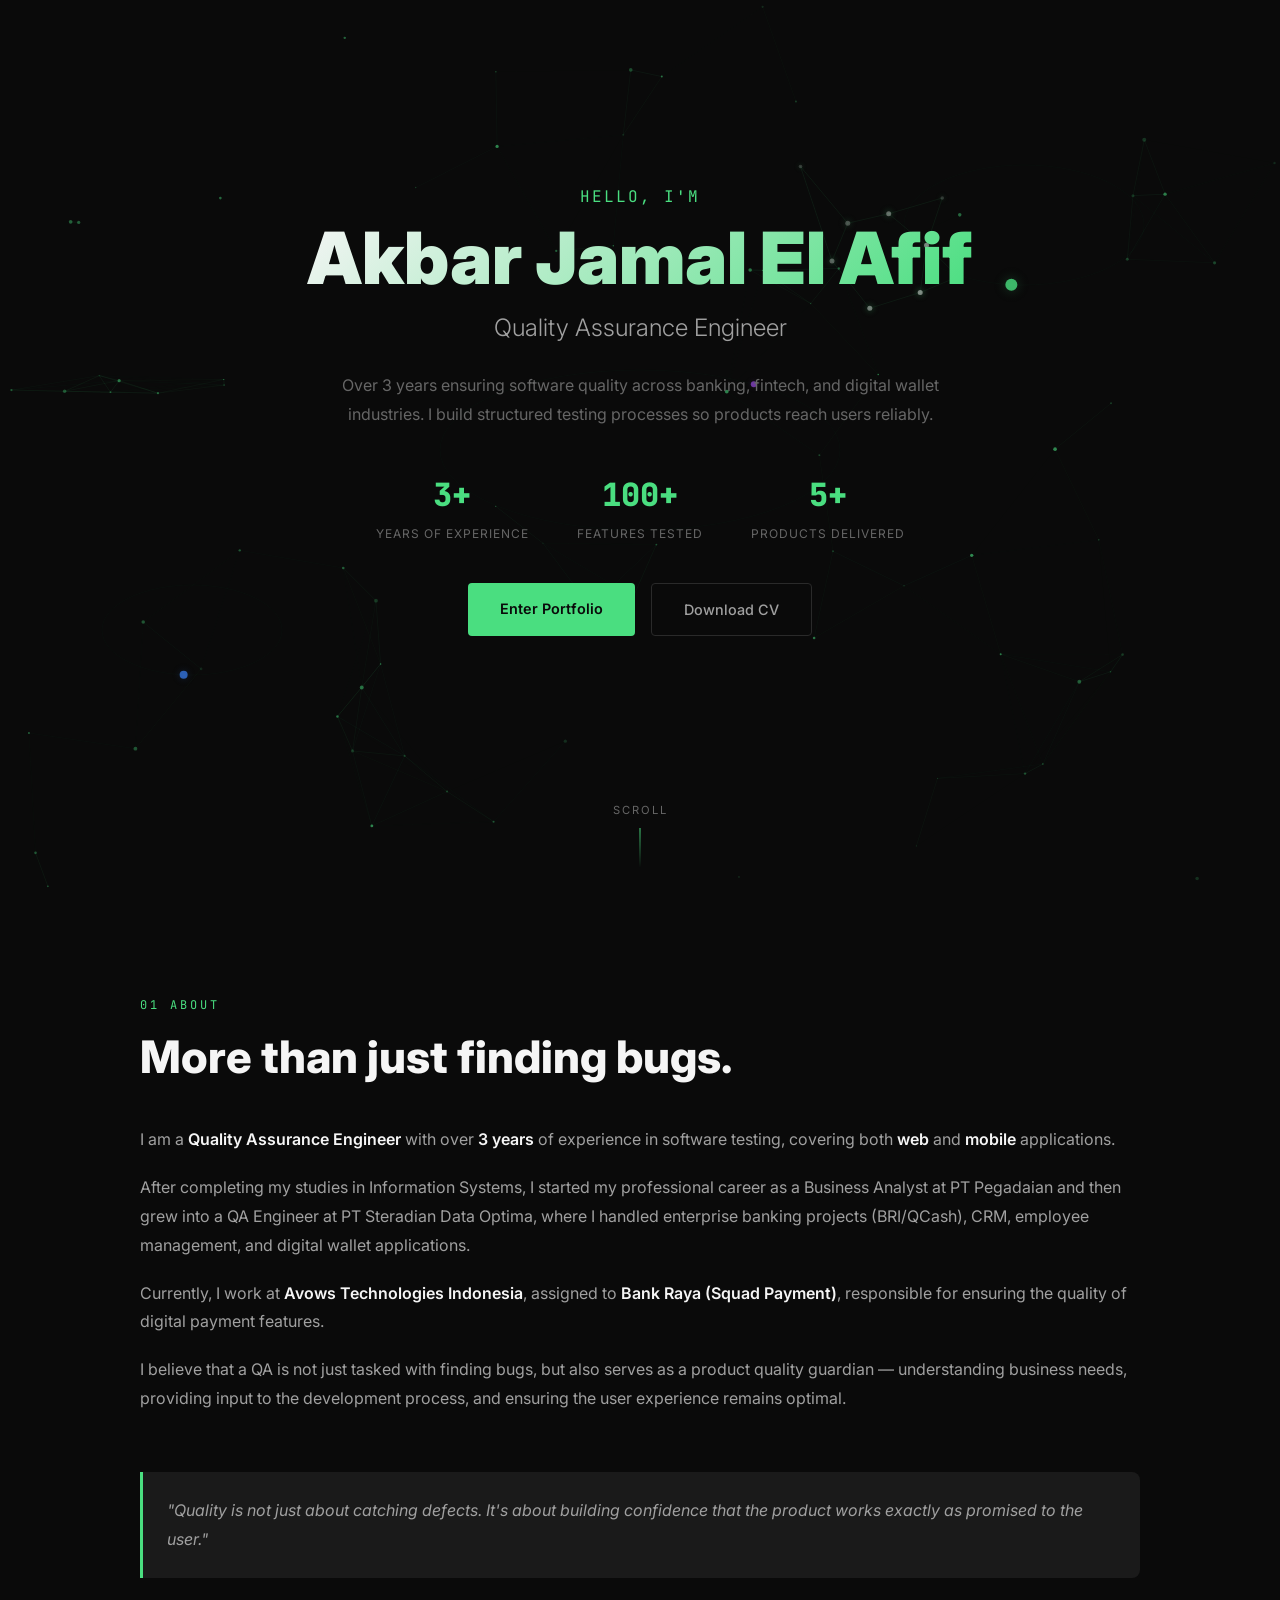
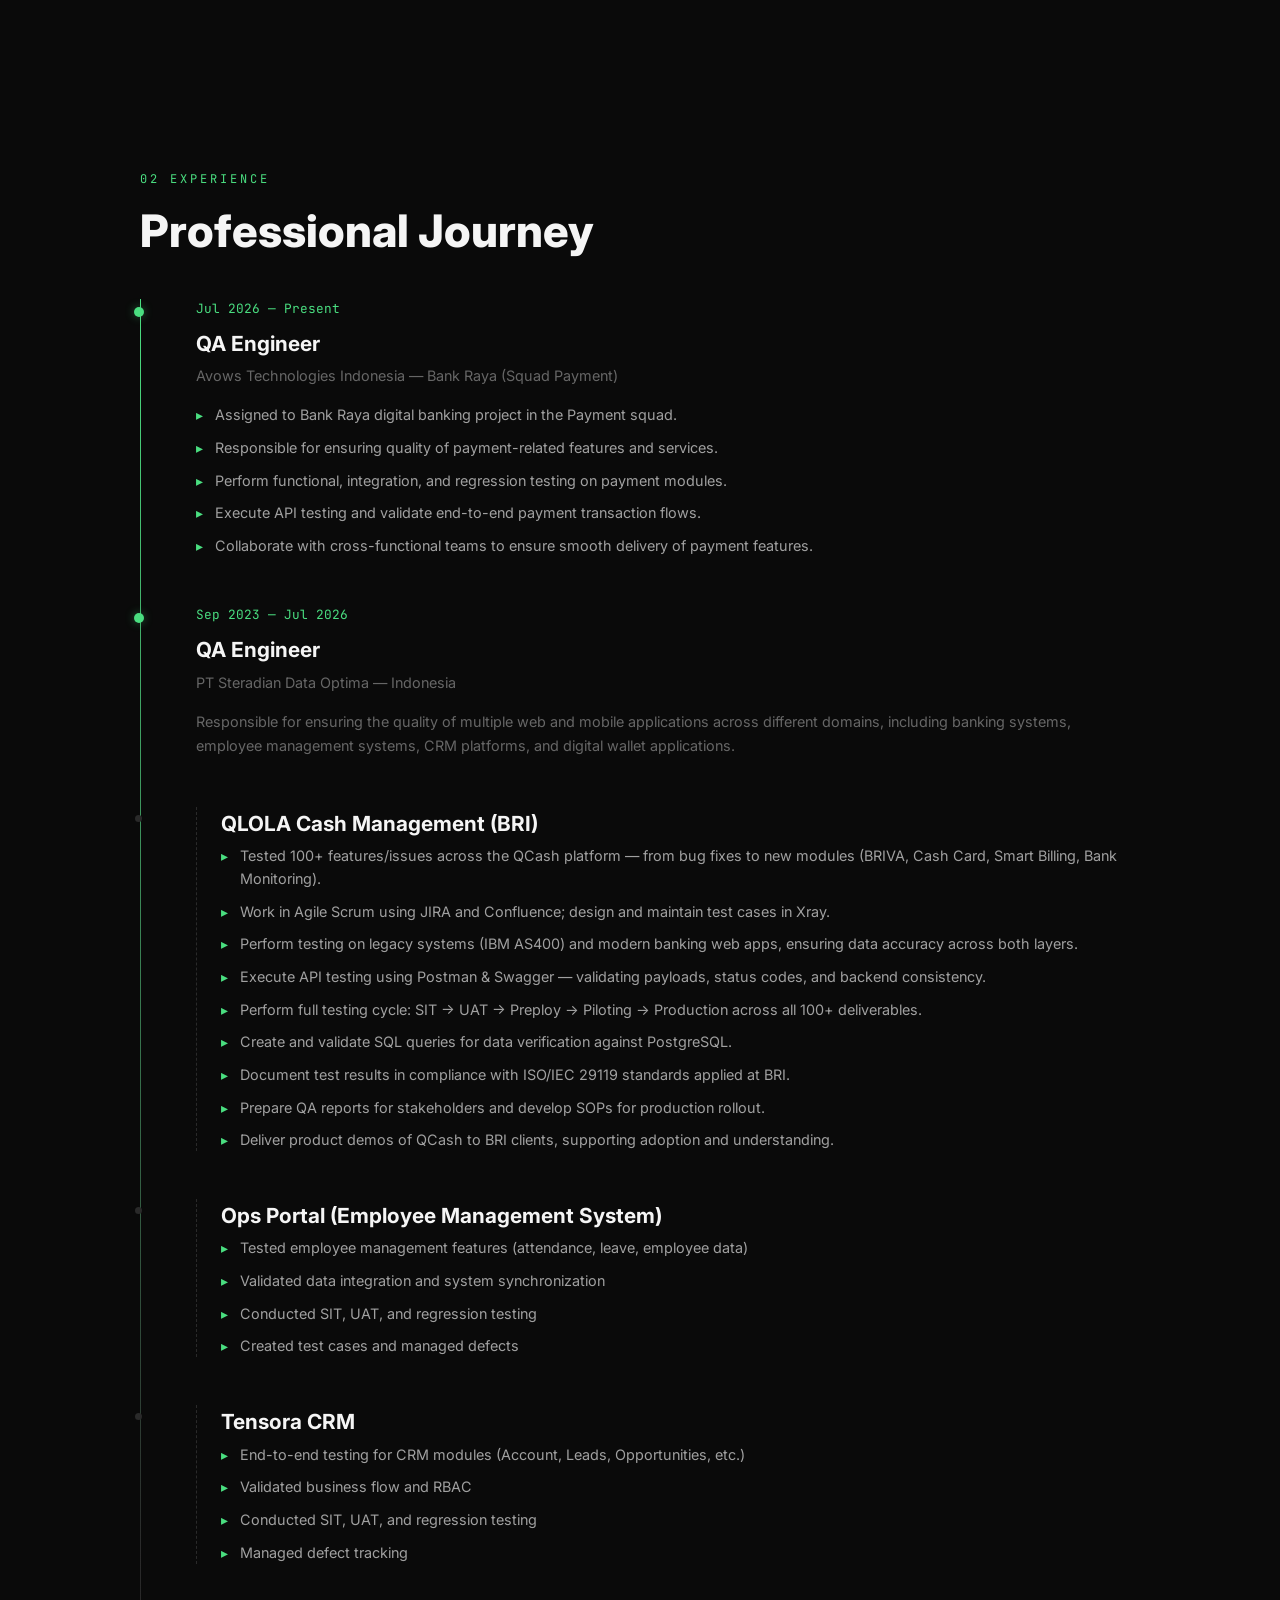
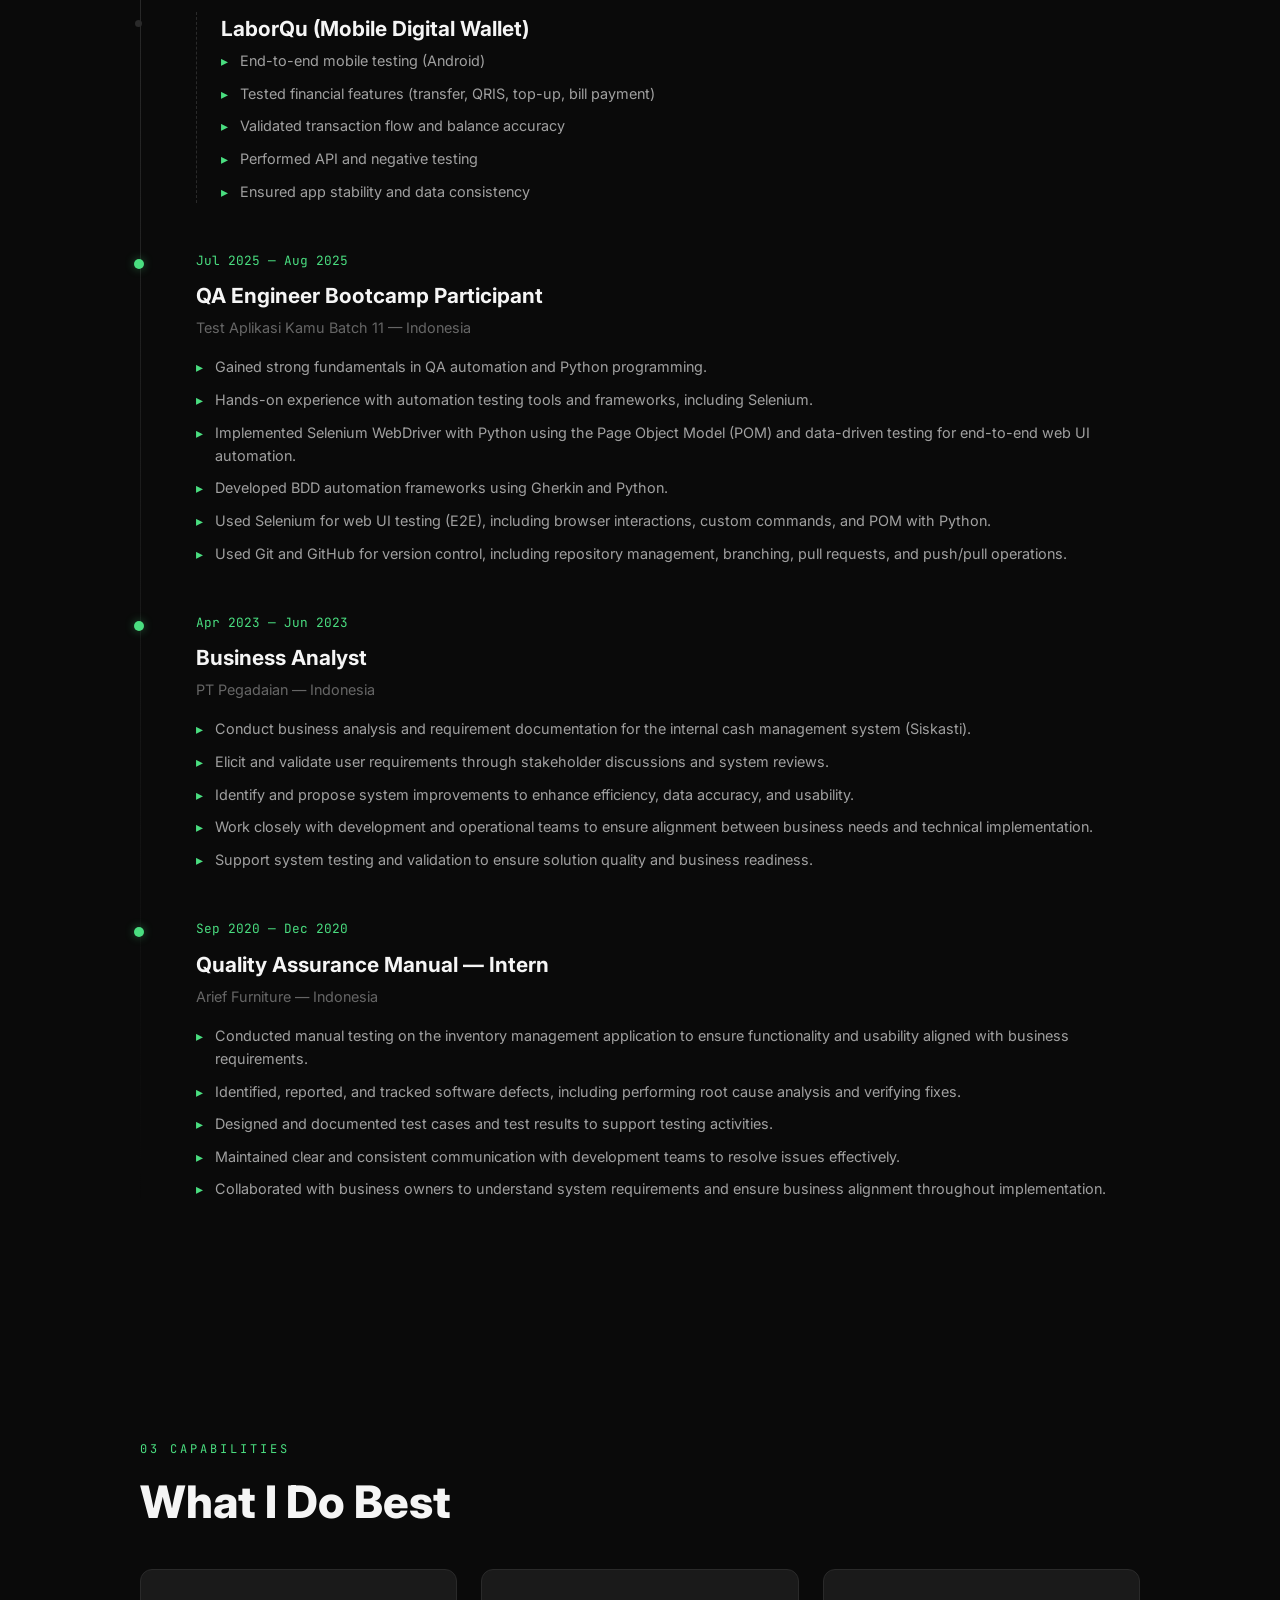
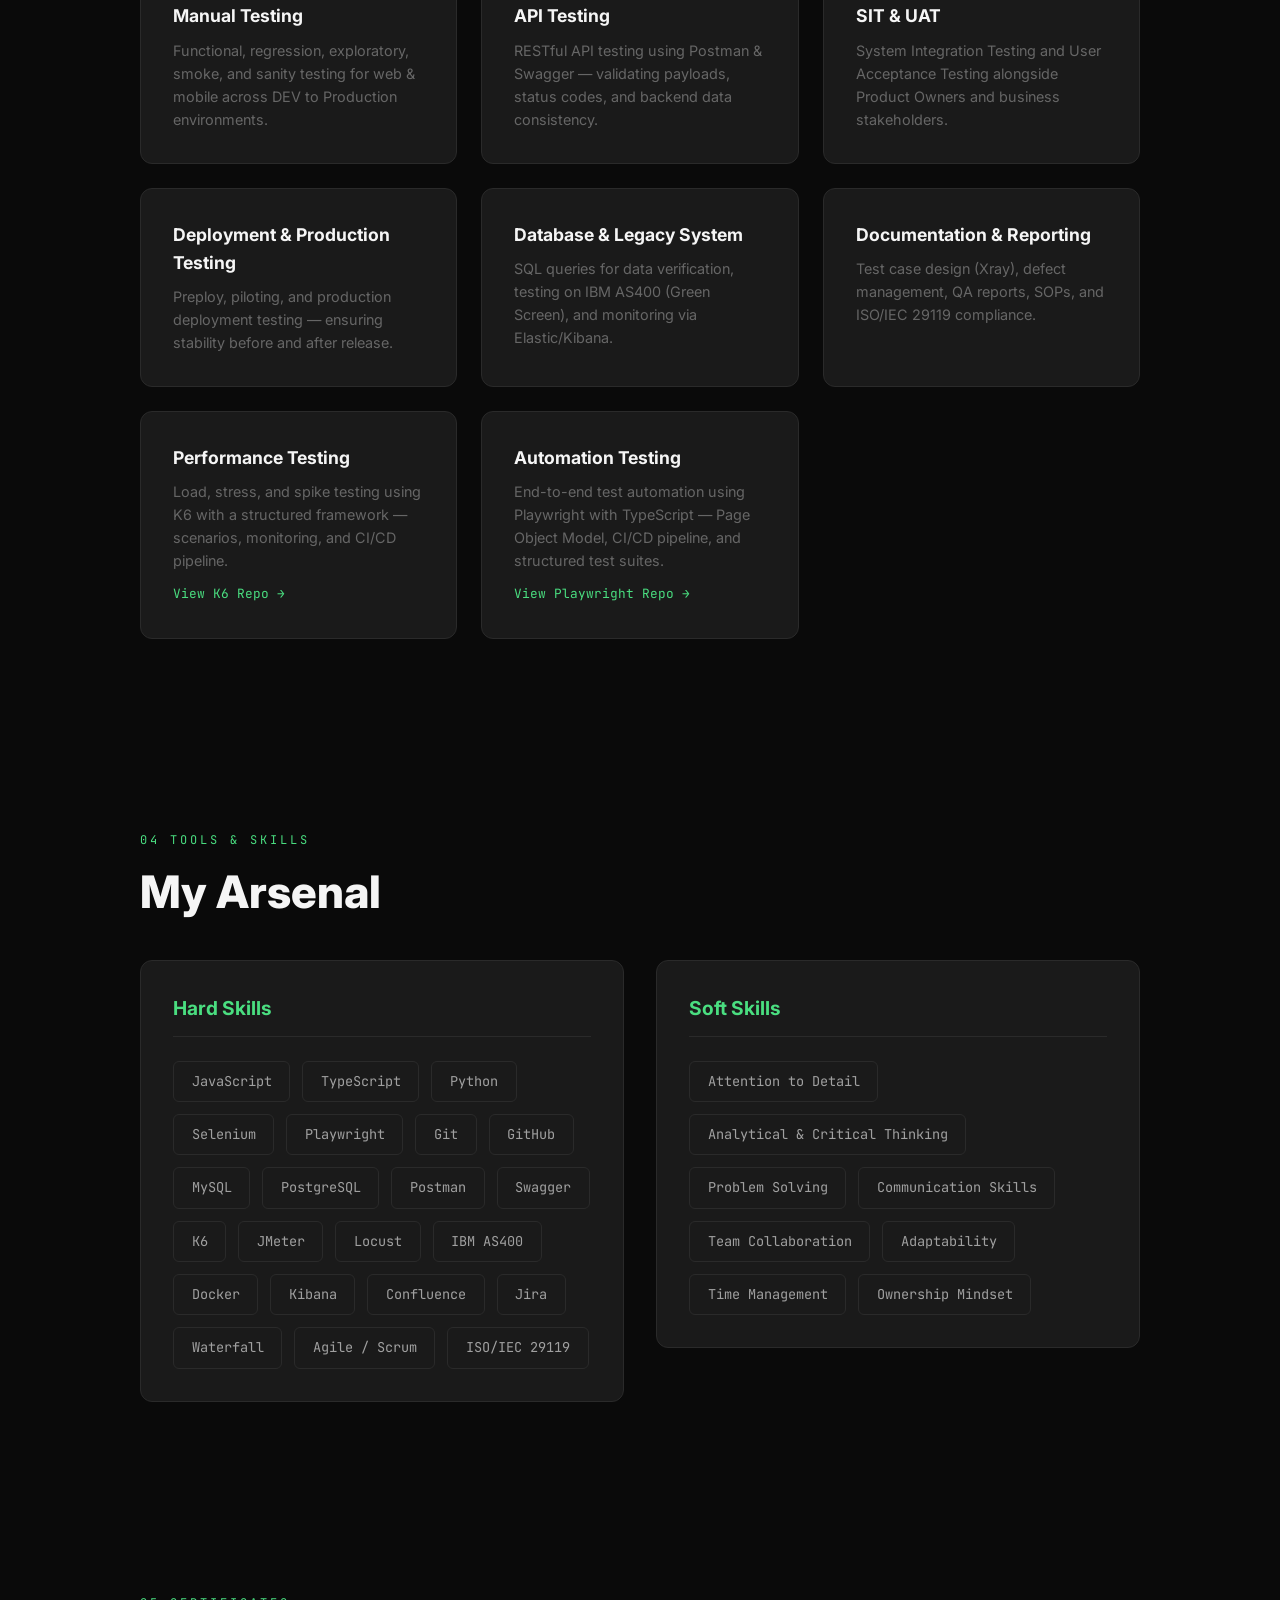
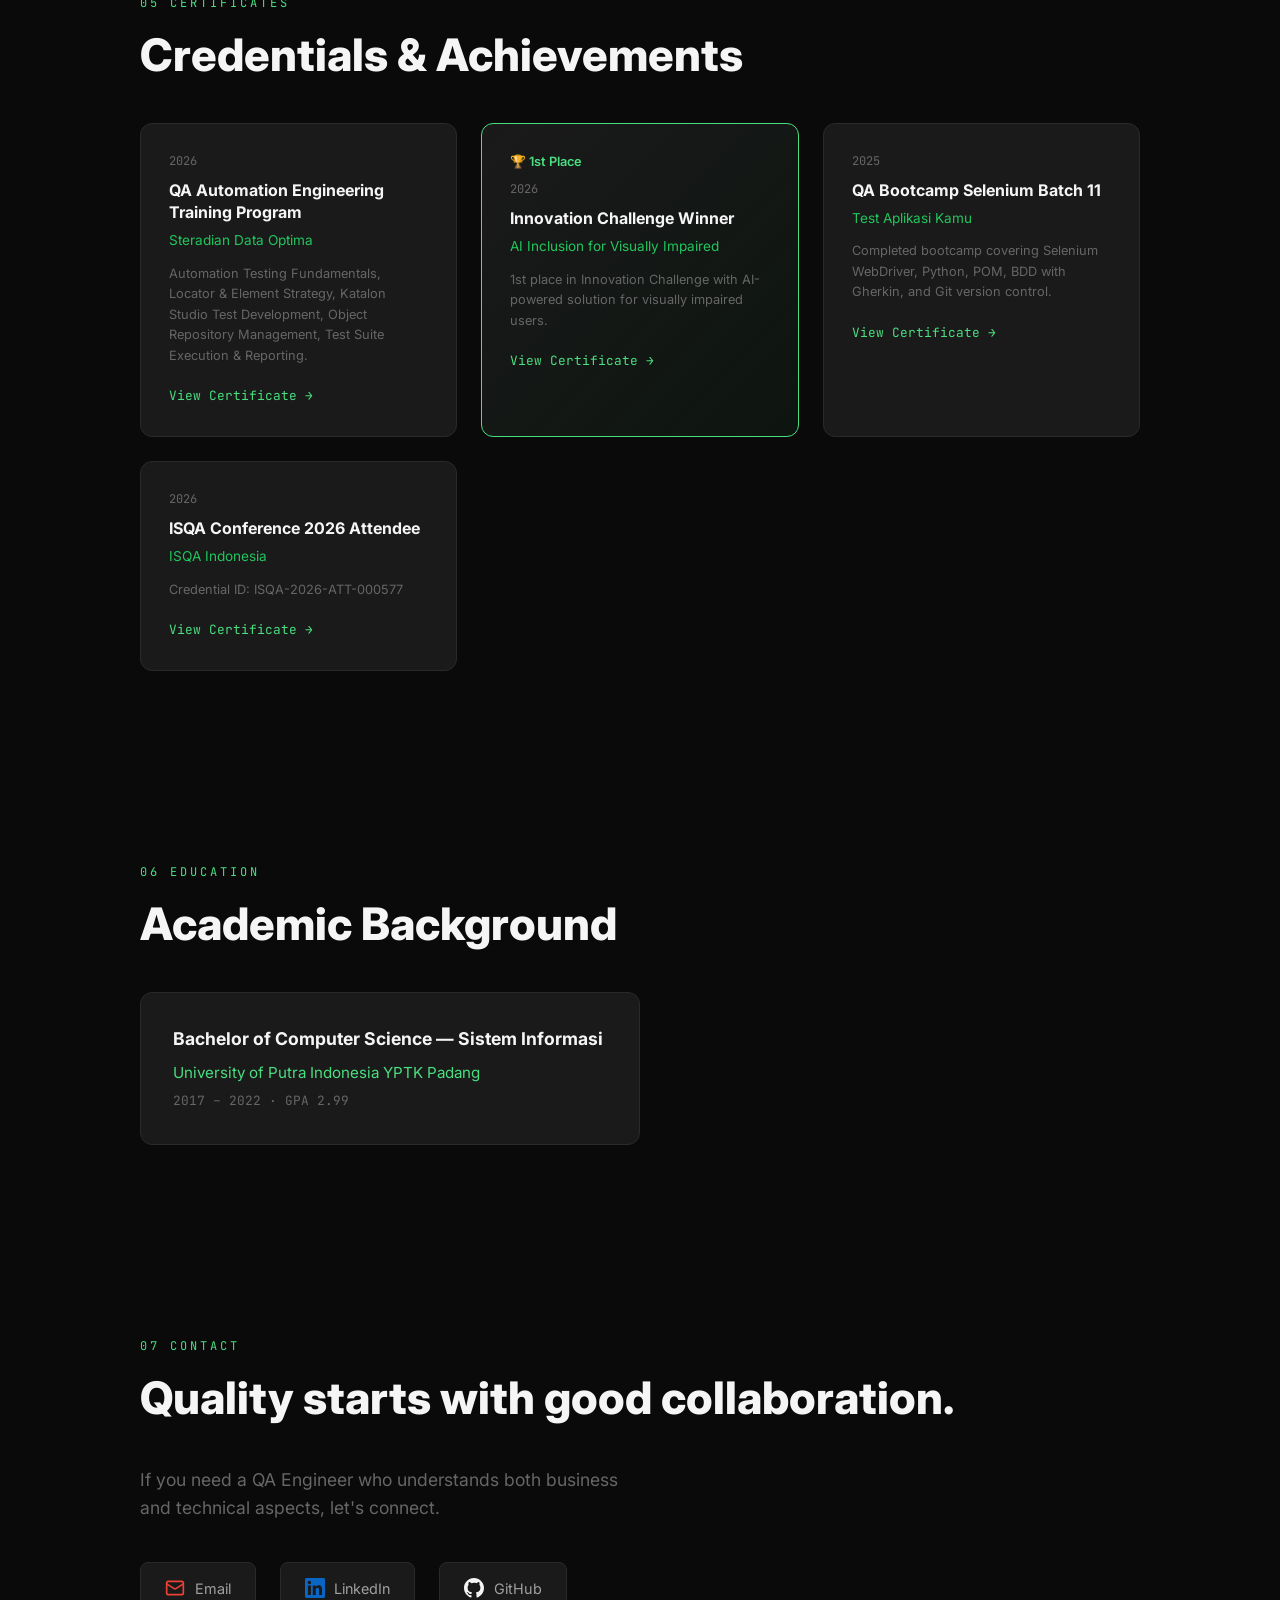
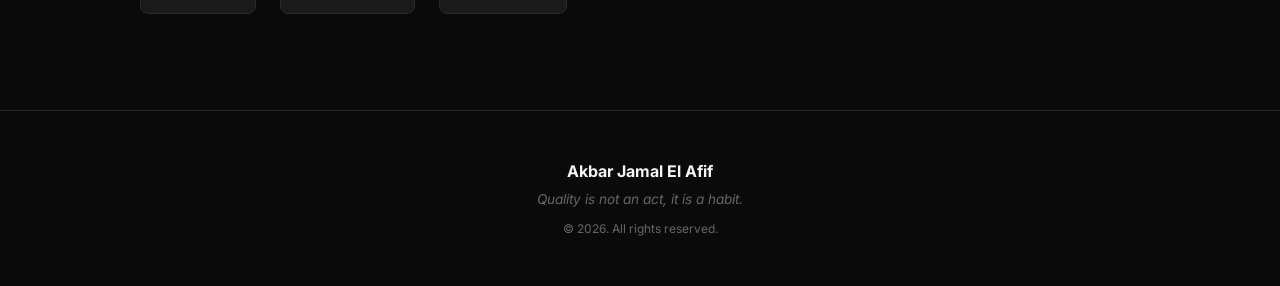
==== commit 5e8a5a5b: "feat: add Automation Testing (Playwright) capability with repo link" ====
--- a/index.html
+++ b/index.html
@@ -289,6 +289,11 @@
                     <p>Load, stress, and spike testing using K6 with a structured framework — scenarios, monitoring, and CI/CD pipeline.</p>
                     <a href="https://github.com/Gapardo/K6-CRM" target="_blank" class="capability-link">View K6 Repo →</a>
                 </div>
+                <div class="capability-card">
+                    <h3>Automation Testing</h3>
+                    <p>End-to-end test automation using Playwright with TypeScript — Page Object Model, CI/CD pipeline, and structured test suites.</p>
+                    <a href="https://github.com/Gapardo/CRM-Tensora" target="_blank" class="capability-link">View Playwright Repo →</a>
+                </div>
             </div>
         </div>
     </section>
@@ -303,8 +308,10 @@
                     <h3 class="tools-group-title">Hard Skills</h3>
                     <div class="tags">
                         <span class="tag">JavaScript</span>
+                        <span class="tag">TypeScript</span>
                         <span class="tag">Python</span>
                         <span class="tag">Selenium</span>
+                        <span class="tag">Playwright</span>
                         <span class="tag">Git</span>
                         <span class="tag">GitHub</span>
                         <span class="tag">MySQL</span>
--- a/styles.css
+++ b/styles.css
@@ -290,7 +290,7 @@
 
 /* ===== ABOUT ===== */
 .about {
-    background: var(--bg-secondary);
+    background: transparent;
 }
 
 .about-content {
@@ -417,7 +417,7 @@
 
 /* ===== CAPABILITIES ===== */
 .capabilities {
-    background: var(--bg-secondary);
+    background: transparent;
 }
 
 .capabilities-grid {
@@ -525,7 +525,7 @@
 
 /* ===== EDUCATION ===== */
 .education {
-    background: var(--bg-secondary);
+    background: transparent;
 }
 
 .education-card {
@@ -567,7 +567,7 @@
 
 /* ===== CONTACT ===== */
 .contact {
-    background: var(--bg-secondary);
+    background: transparent;
 }
 
 /* ===== CERTIFICATES ===== */
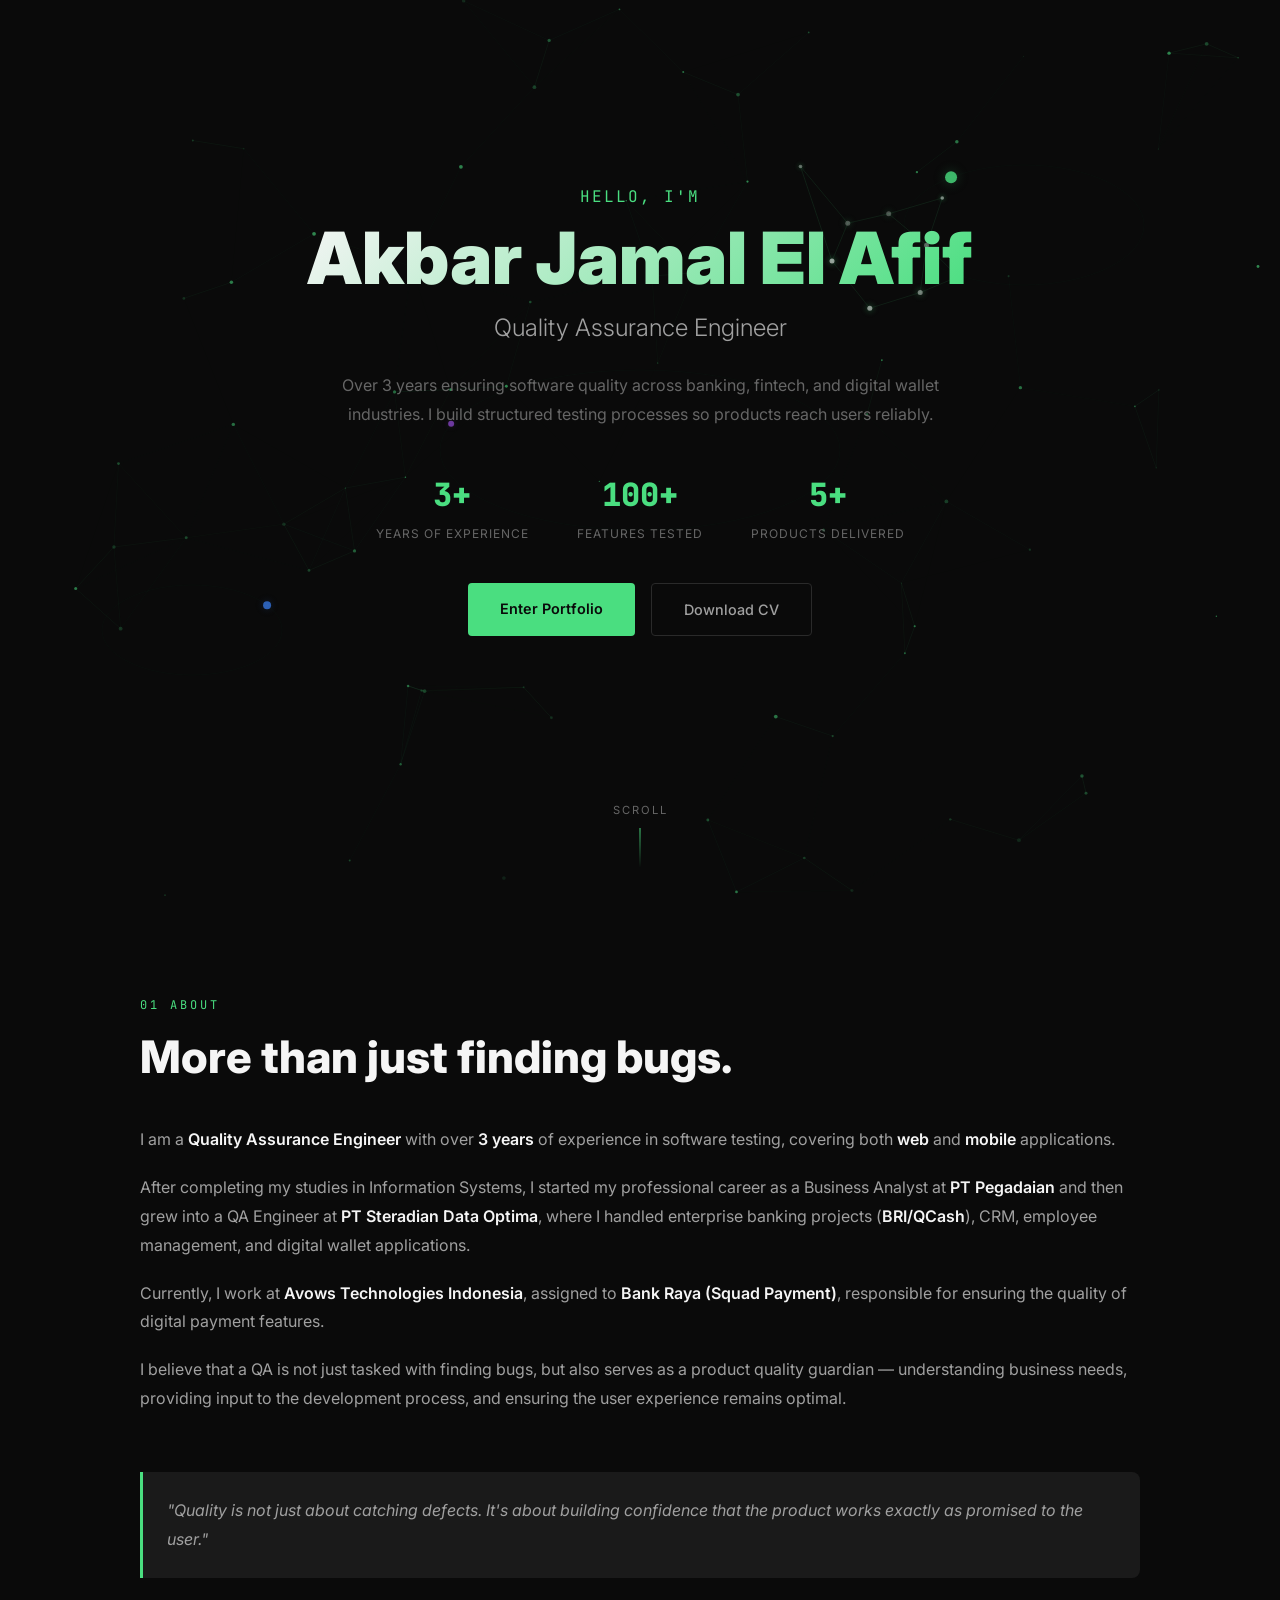
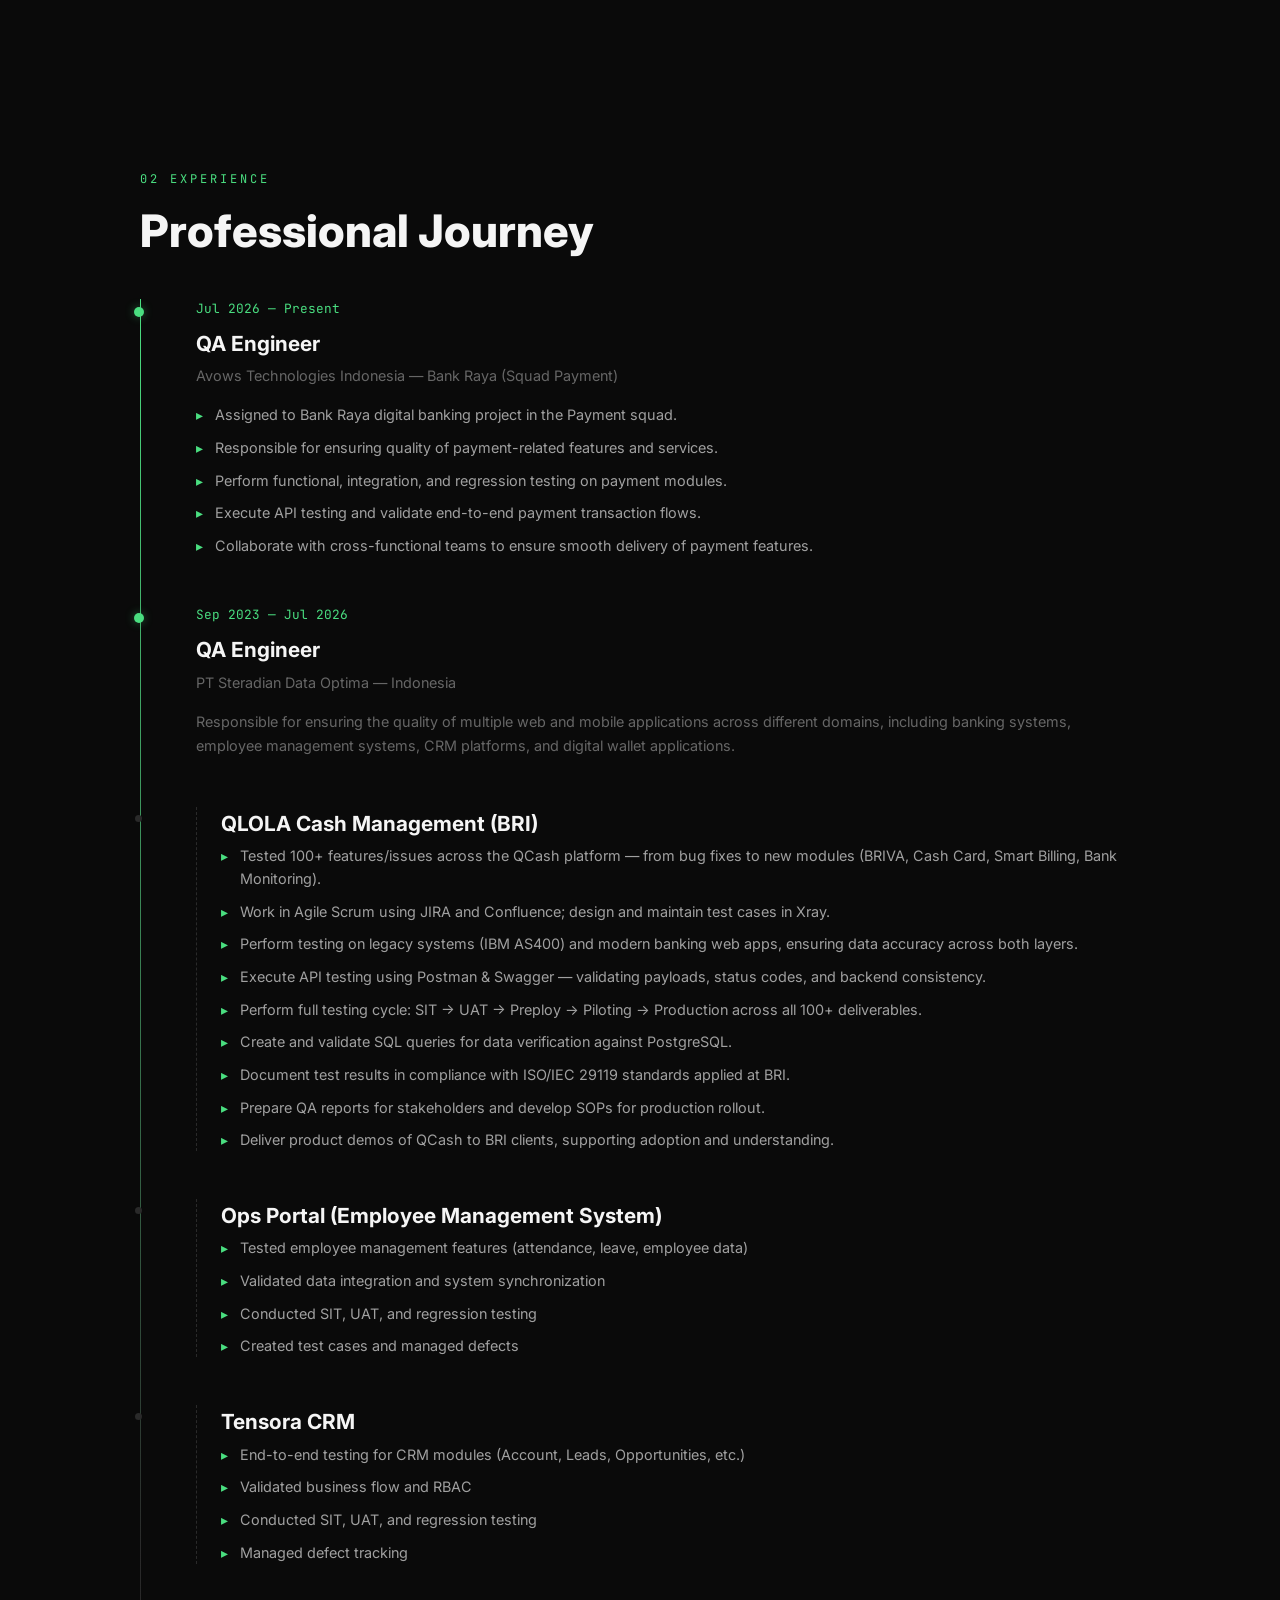
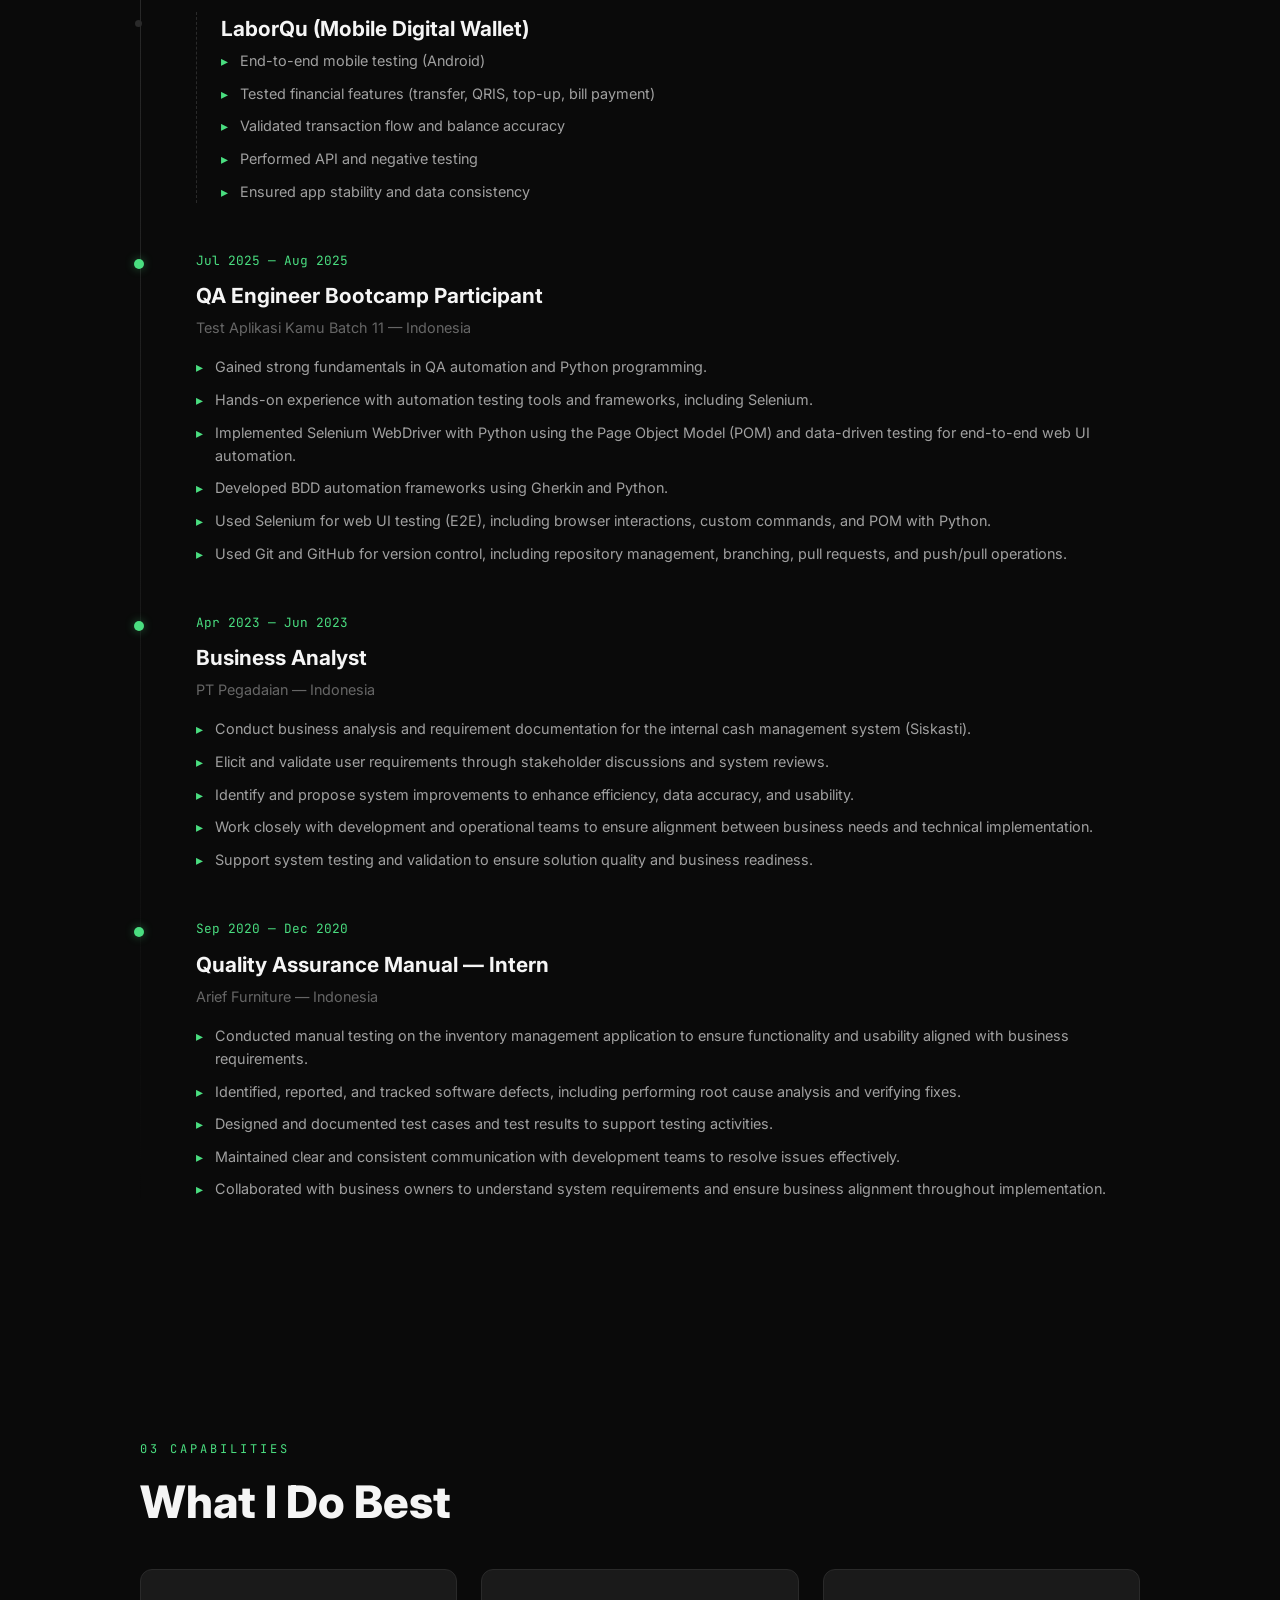
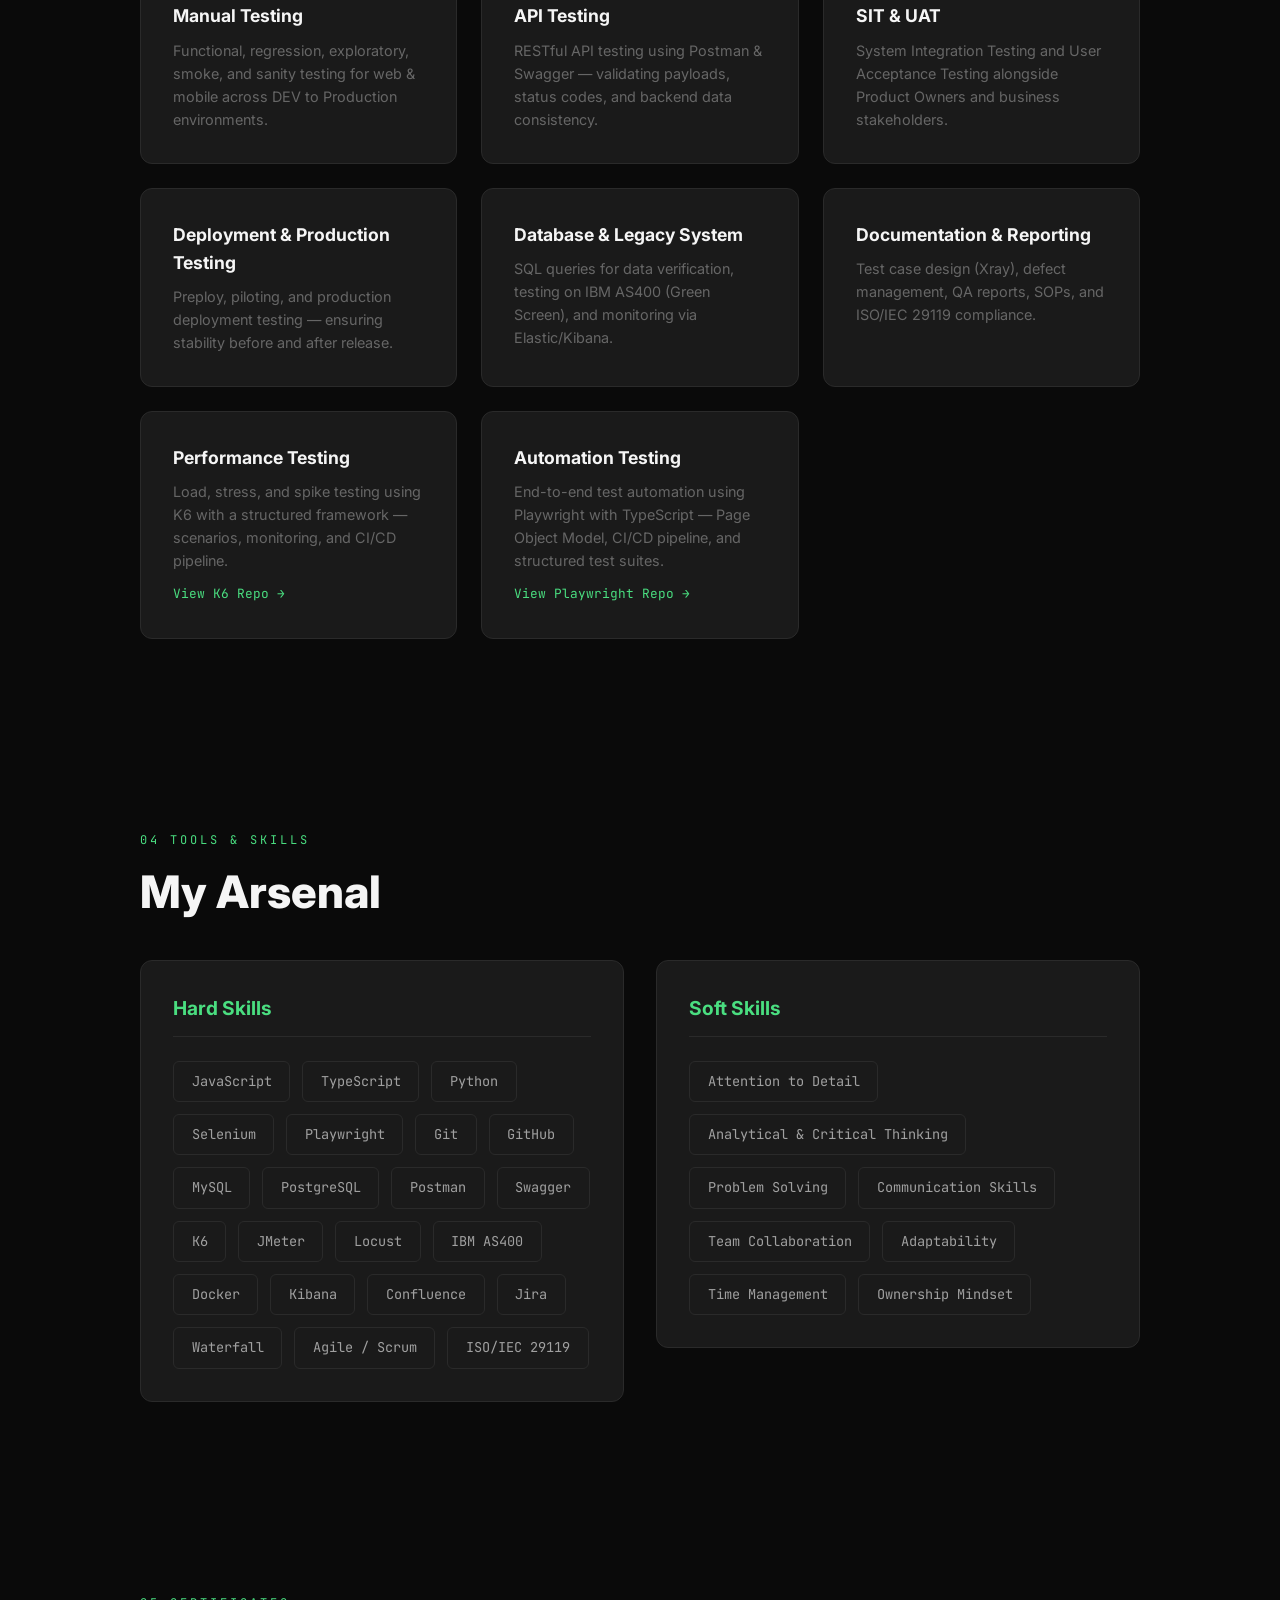
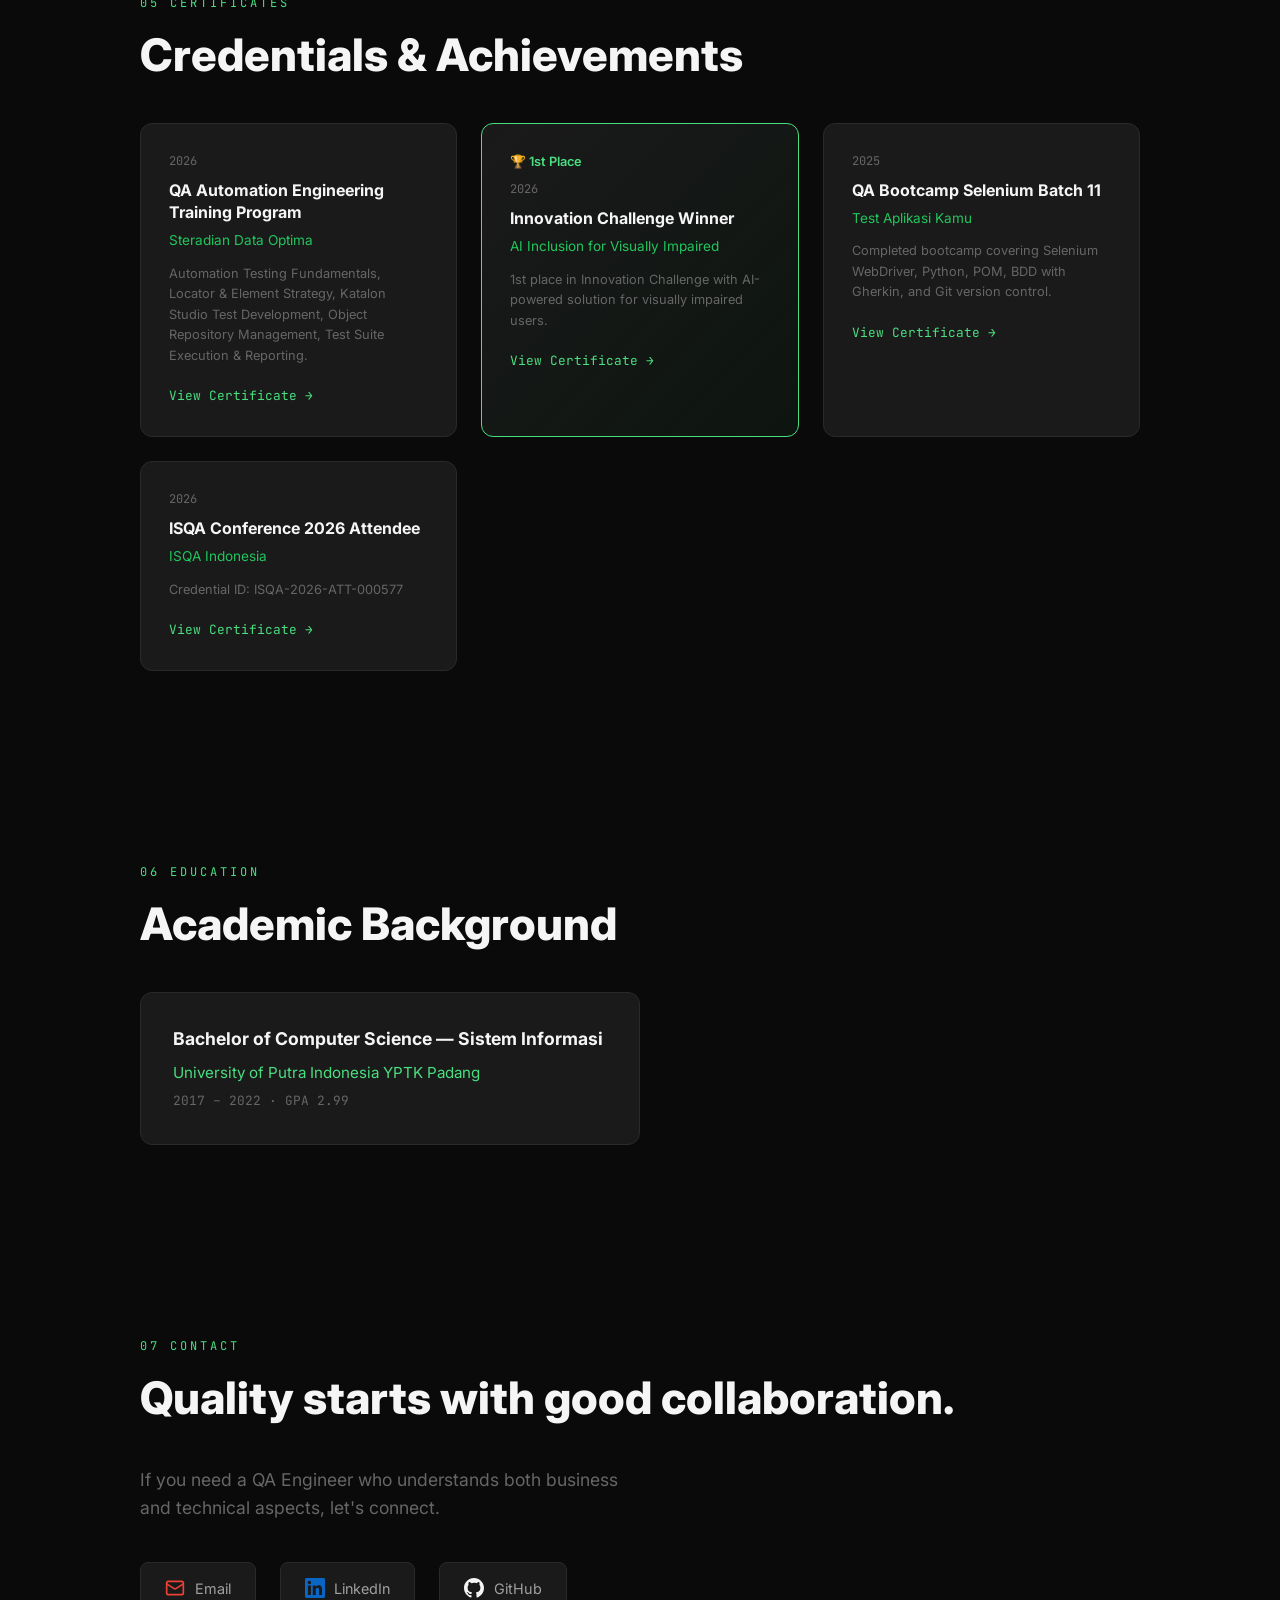
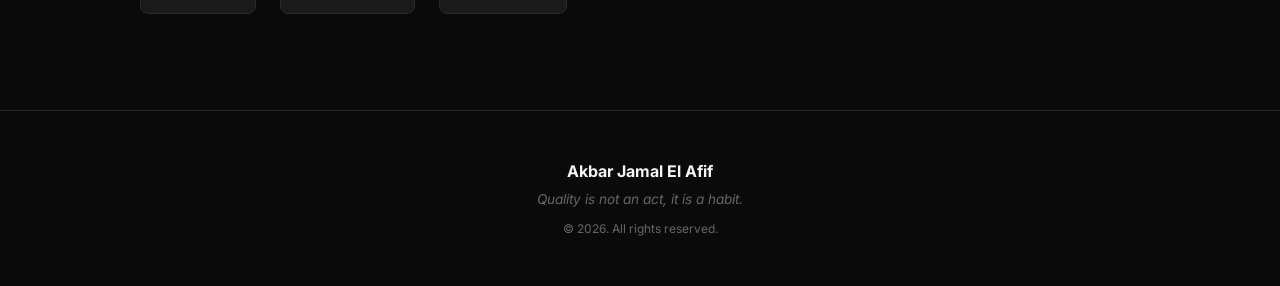
==== commit ee370e99: "style: bold company names in About section" ====
--- a/index.html
+++ b/index.html
@@ -87,8 +87,8 @@
                     </p>
                     <p>
                         After completing my studies in Information Systems, I started my professional career 
-                        as a Business Analyst at PT Pegadaian and then grew into a QA Engineer 
-                        at PT Steradian Data Optima, where I handled enterprise banking projects (BRI/QCash), 
+                        as a Business Analyst at <strong>PT Pegadaian</strong> and then grew into a QA Engineer 
+                        at <strong>PT Steradian Data Optima</strong>, where I handled enterprise banking projects (<strong>BRI/QCash</strong>), 
                         CRM, employee management, and digital wallet applications.
                     </p>
                     <p>
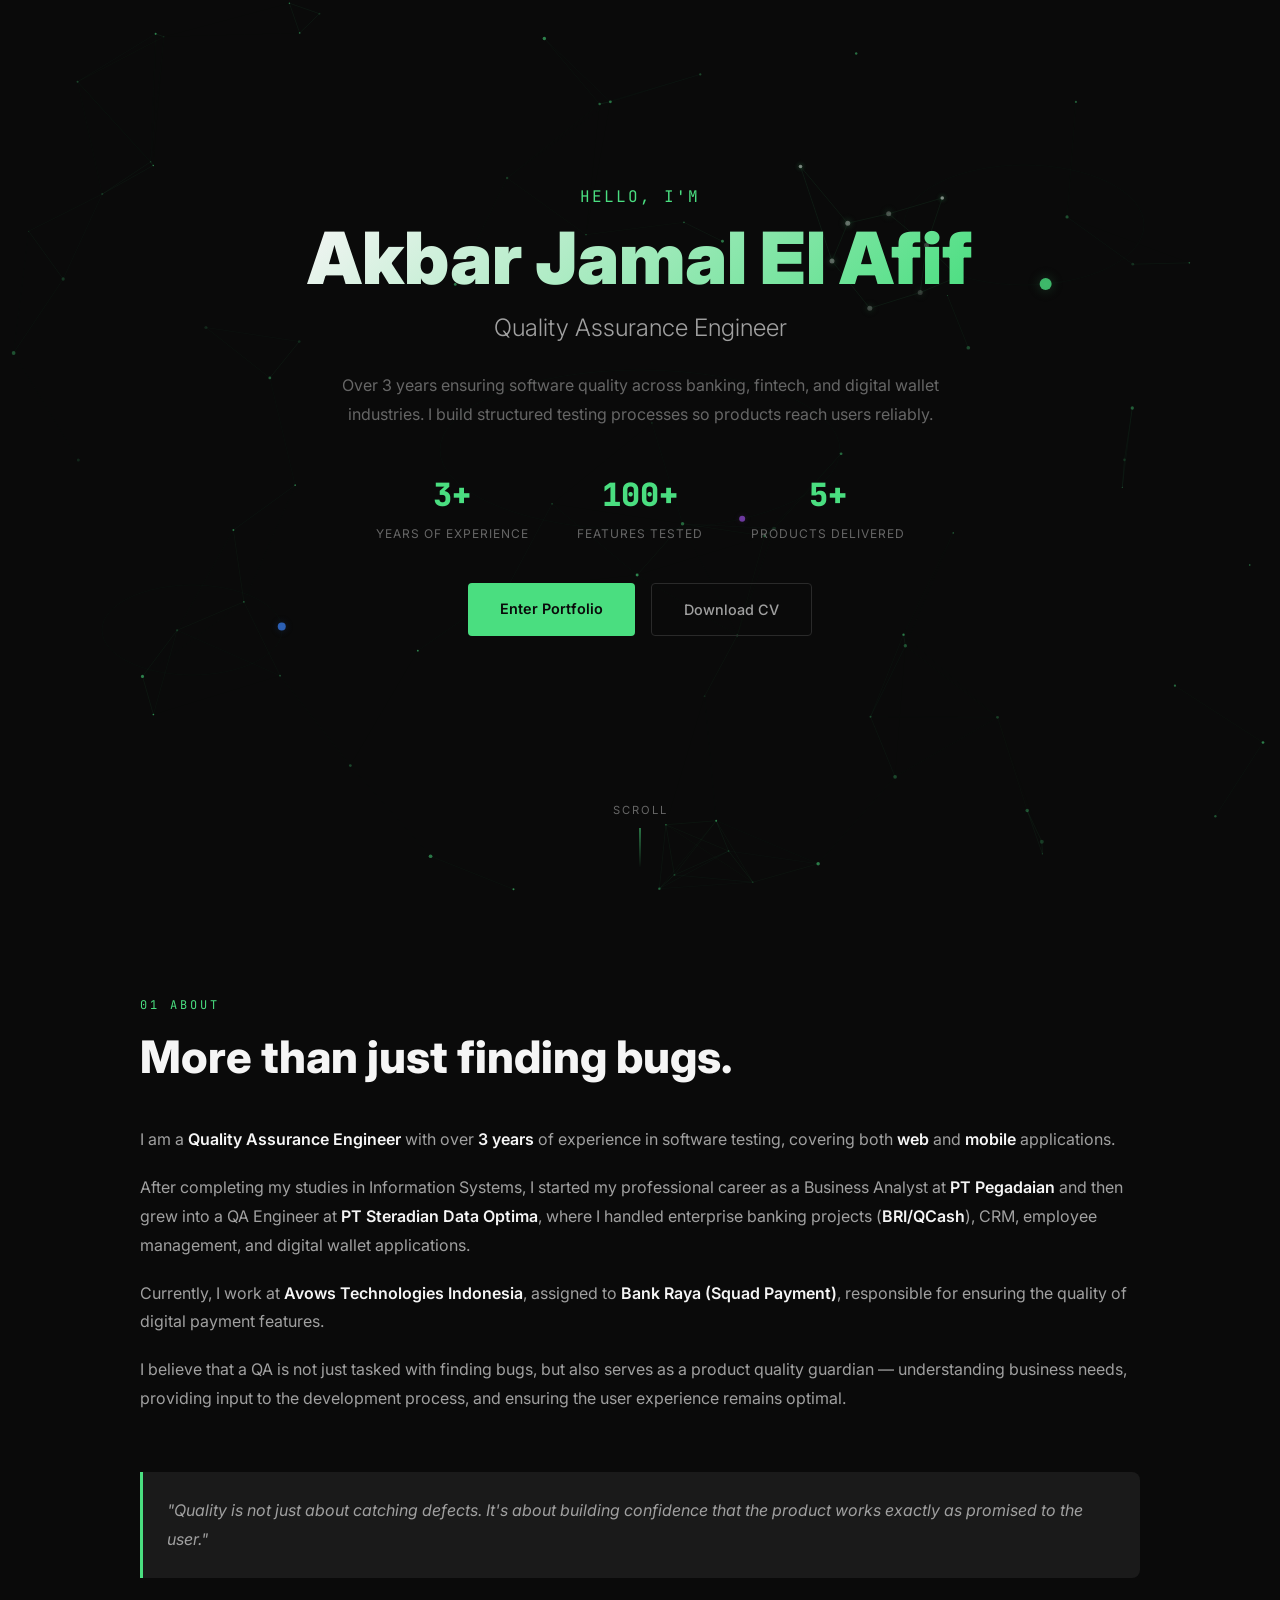
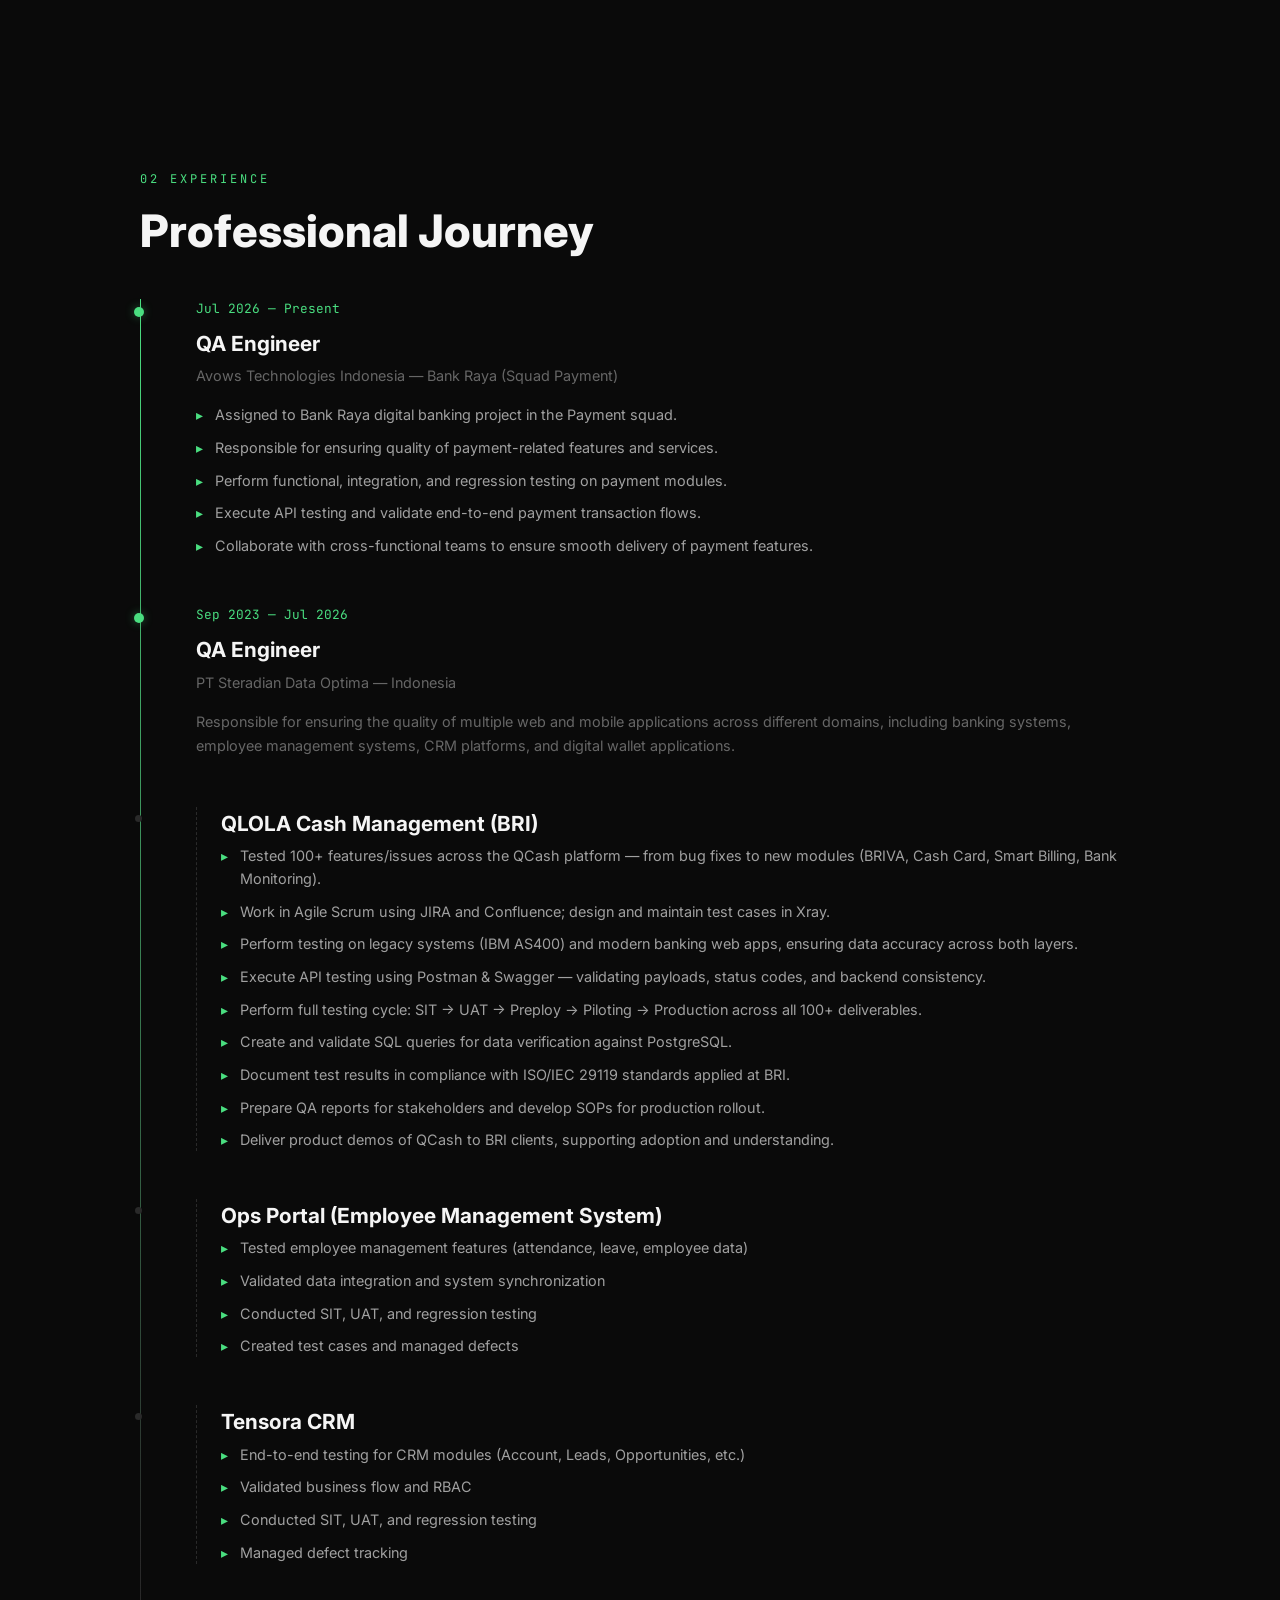
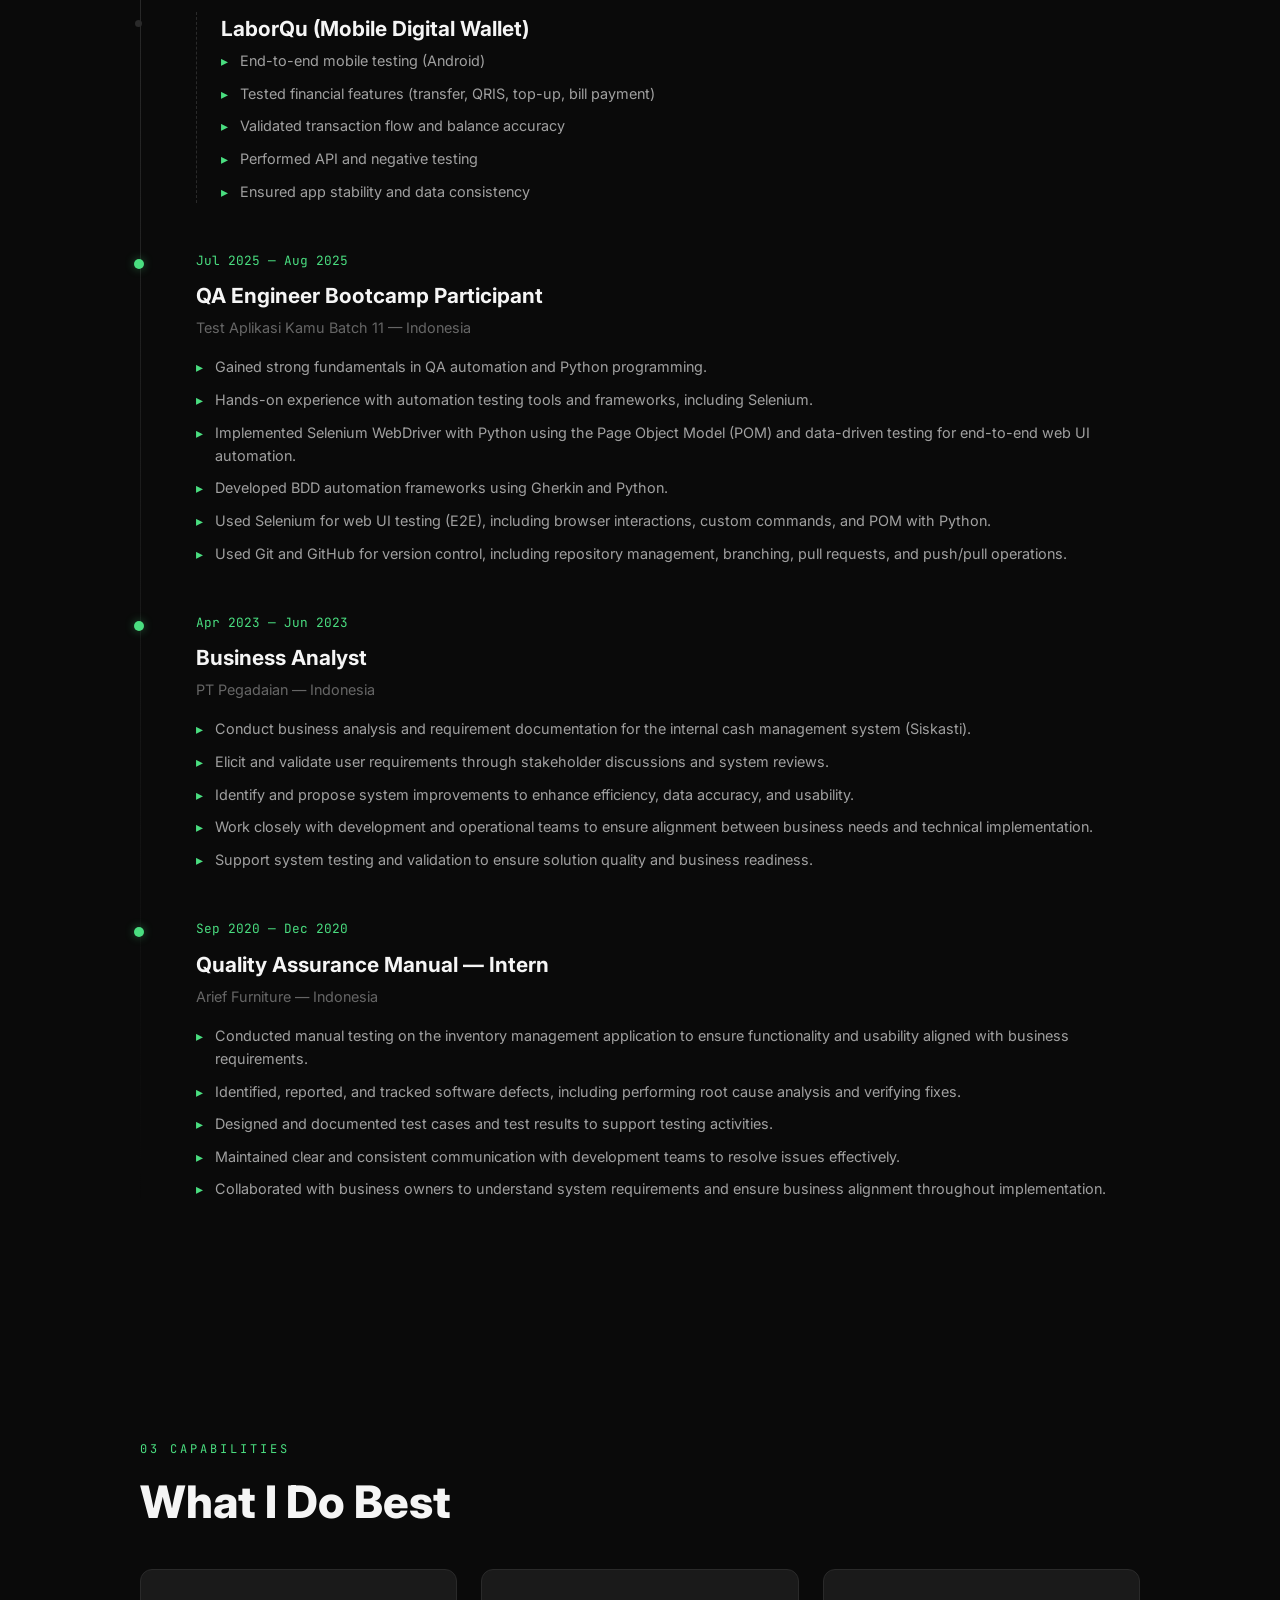
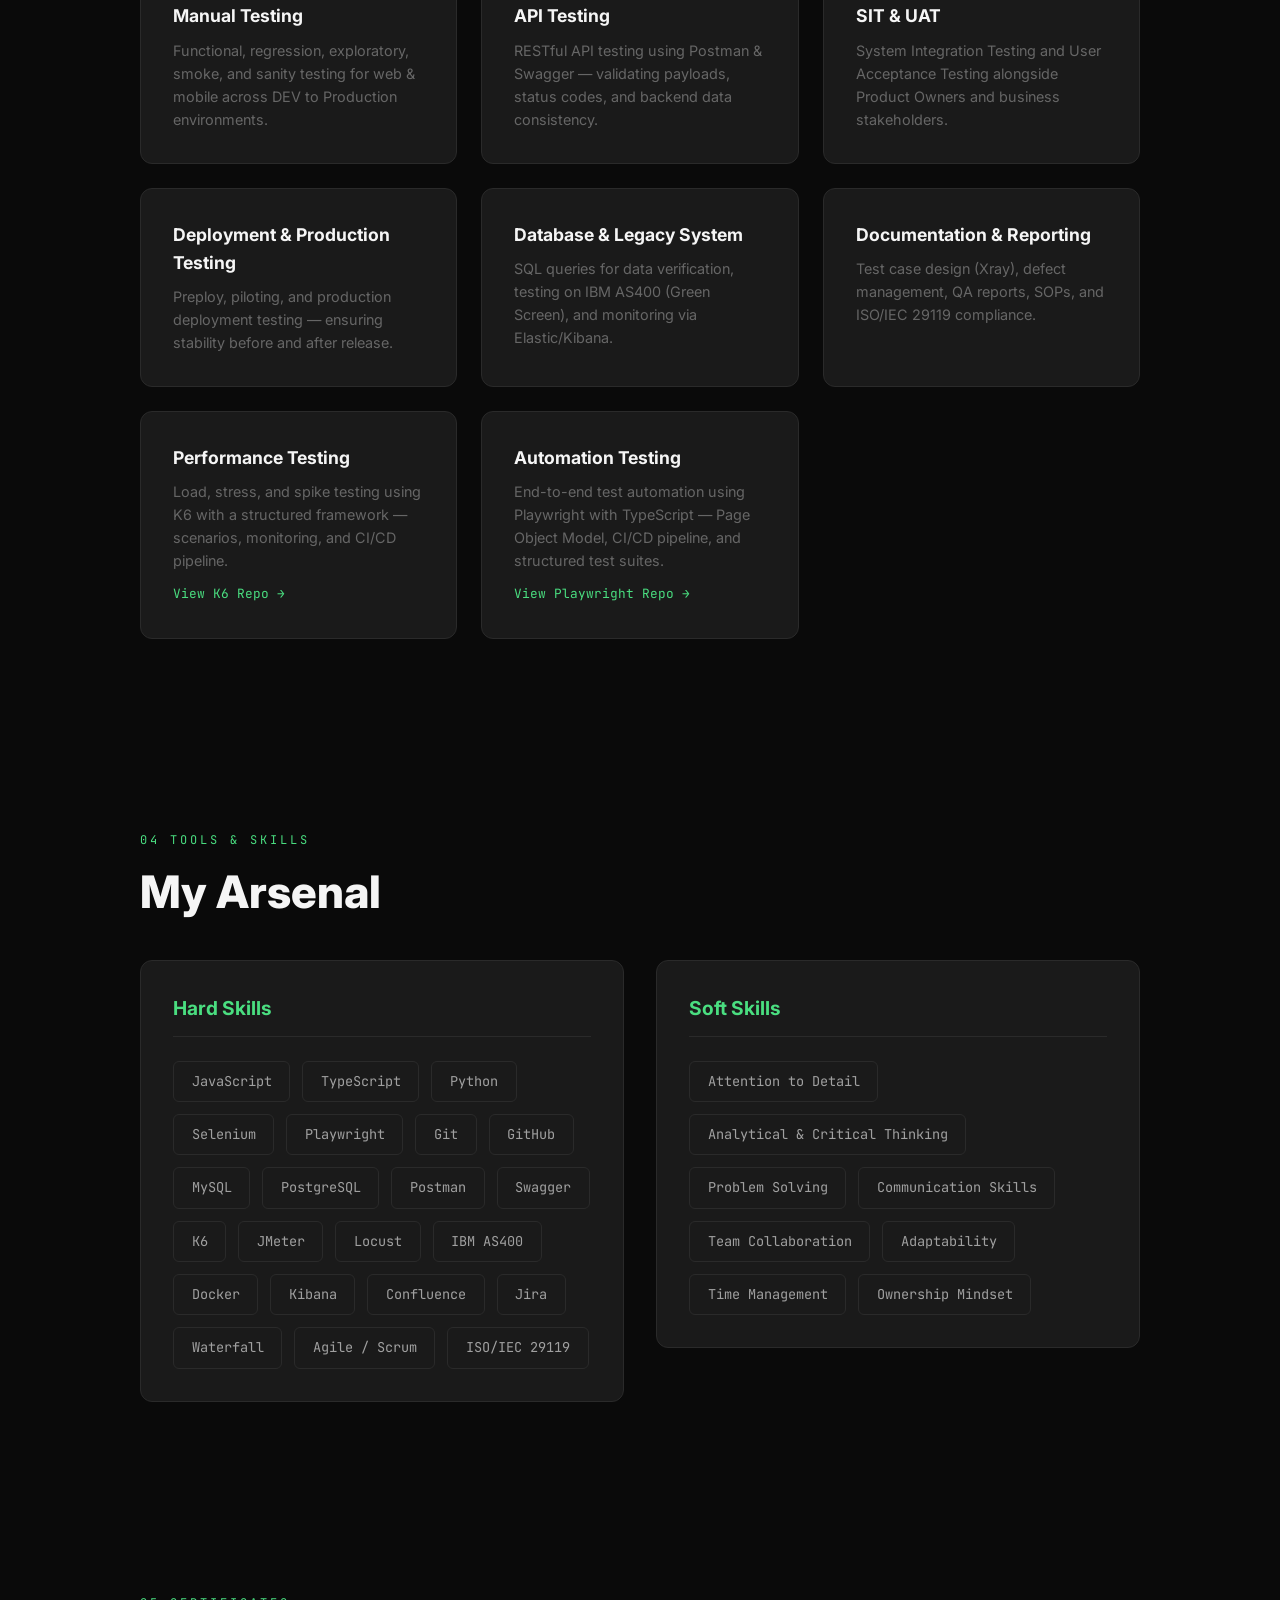
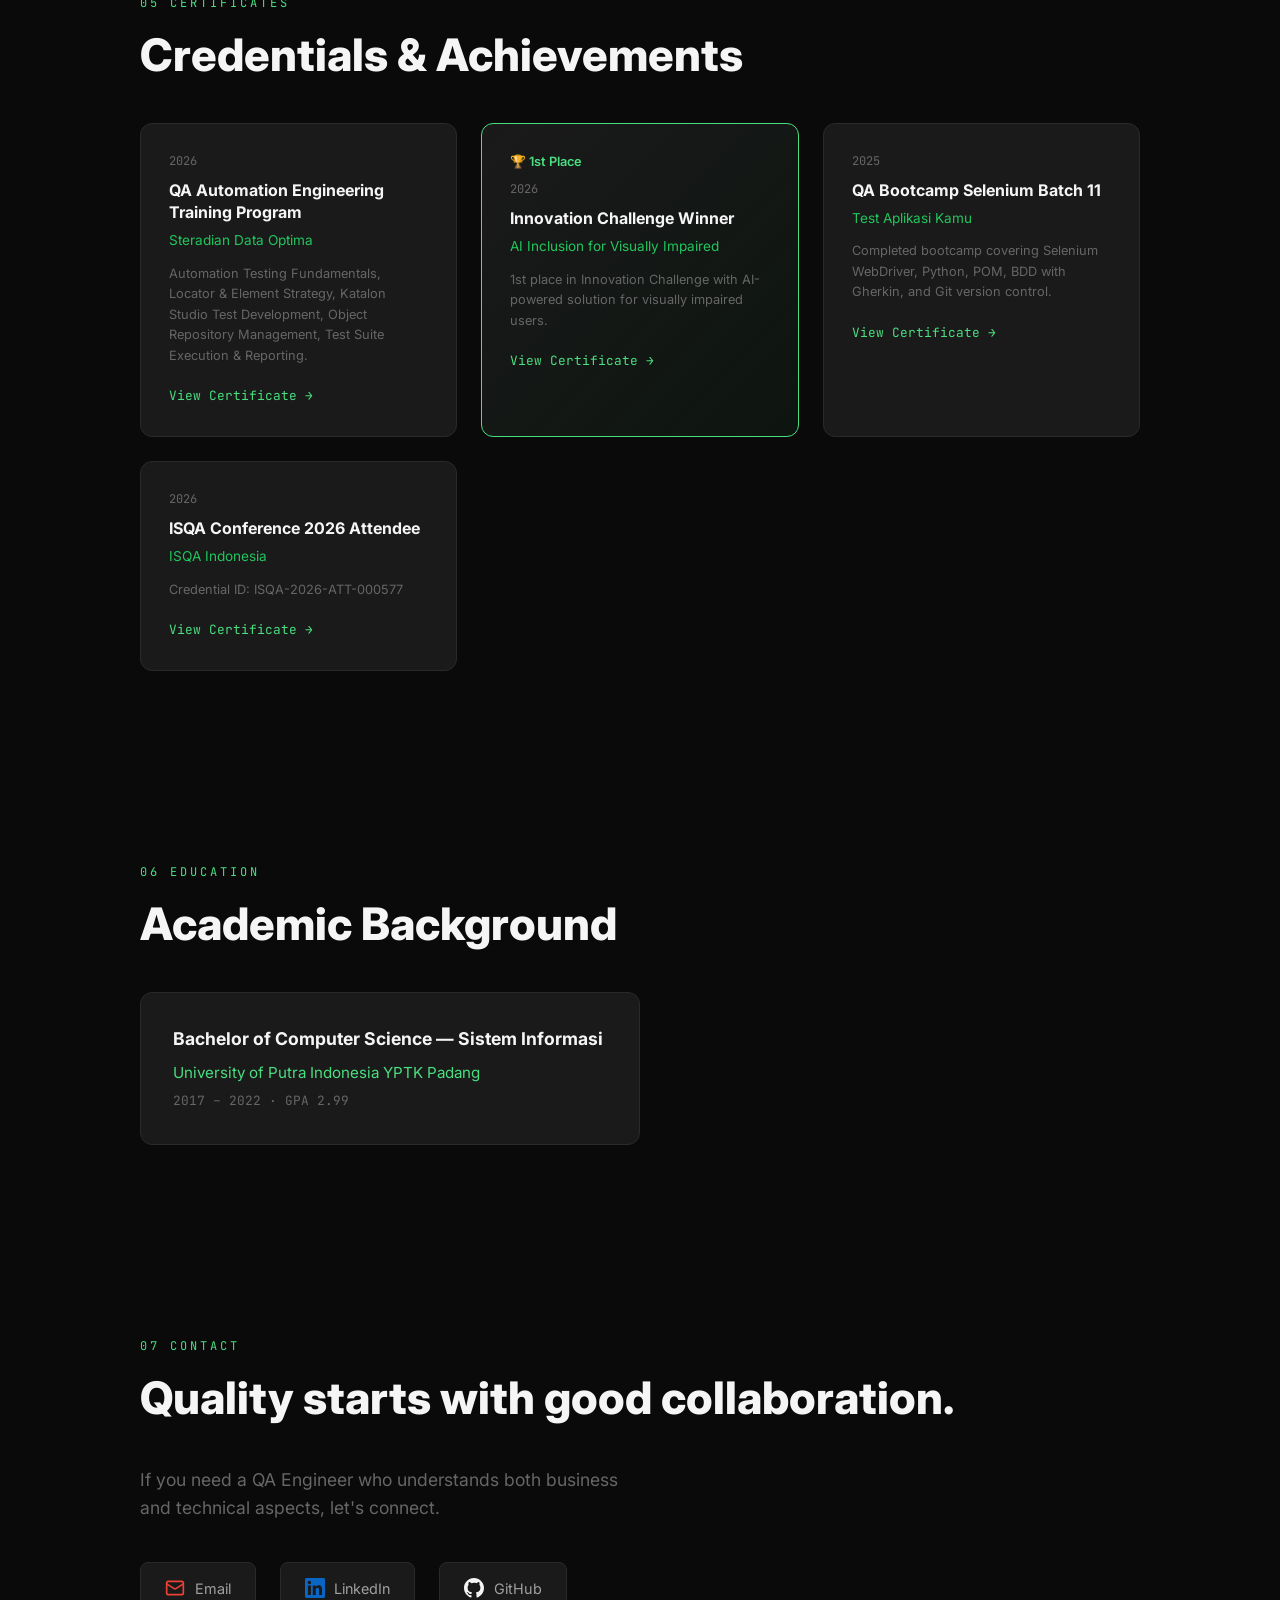
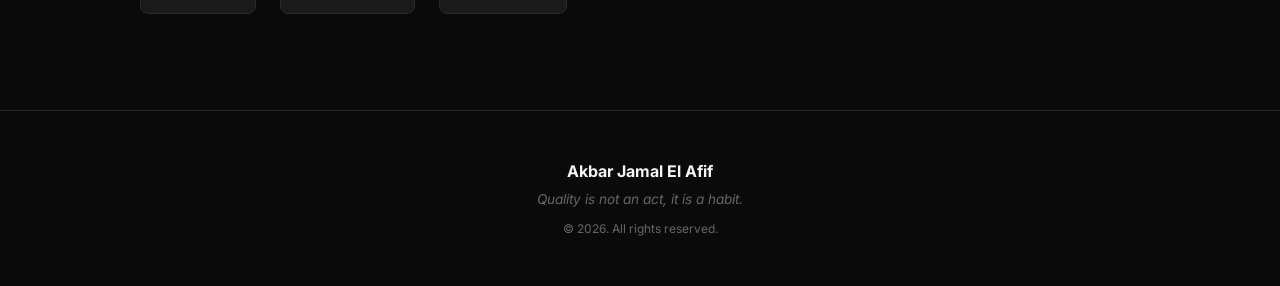
==== commit 7735eb79: "feat: add mobile perf optimization, 404 page, analytics" ====
--- a/index.html
+++ b/index.html
@@ -11,6 +11,8 @@
     <meta property="og:type" content="website">
     <meta property="og:url" content="https://gapardo.github.io/AkbarJamalElAfif/">
     <link rel="icon" type="image/svg+xml" href="favicon.svg">
+    <!-- Analytics - GoatCounter (free, privacy-friendly) -->
+    <script data-goatcounter="https://akbarjamal.goatcounter.com/count" async src="//gc.zgo.at/count.js"></script>
     <link rel="stylesheet" href="styles.css">
     <link rel="preconnect" href="https://fonts.googleapis.com">
     <link rel="preconnect" href="https://fonts.gstatic.com" crossorigin>
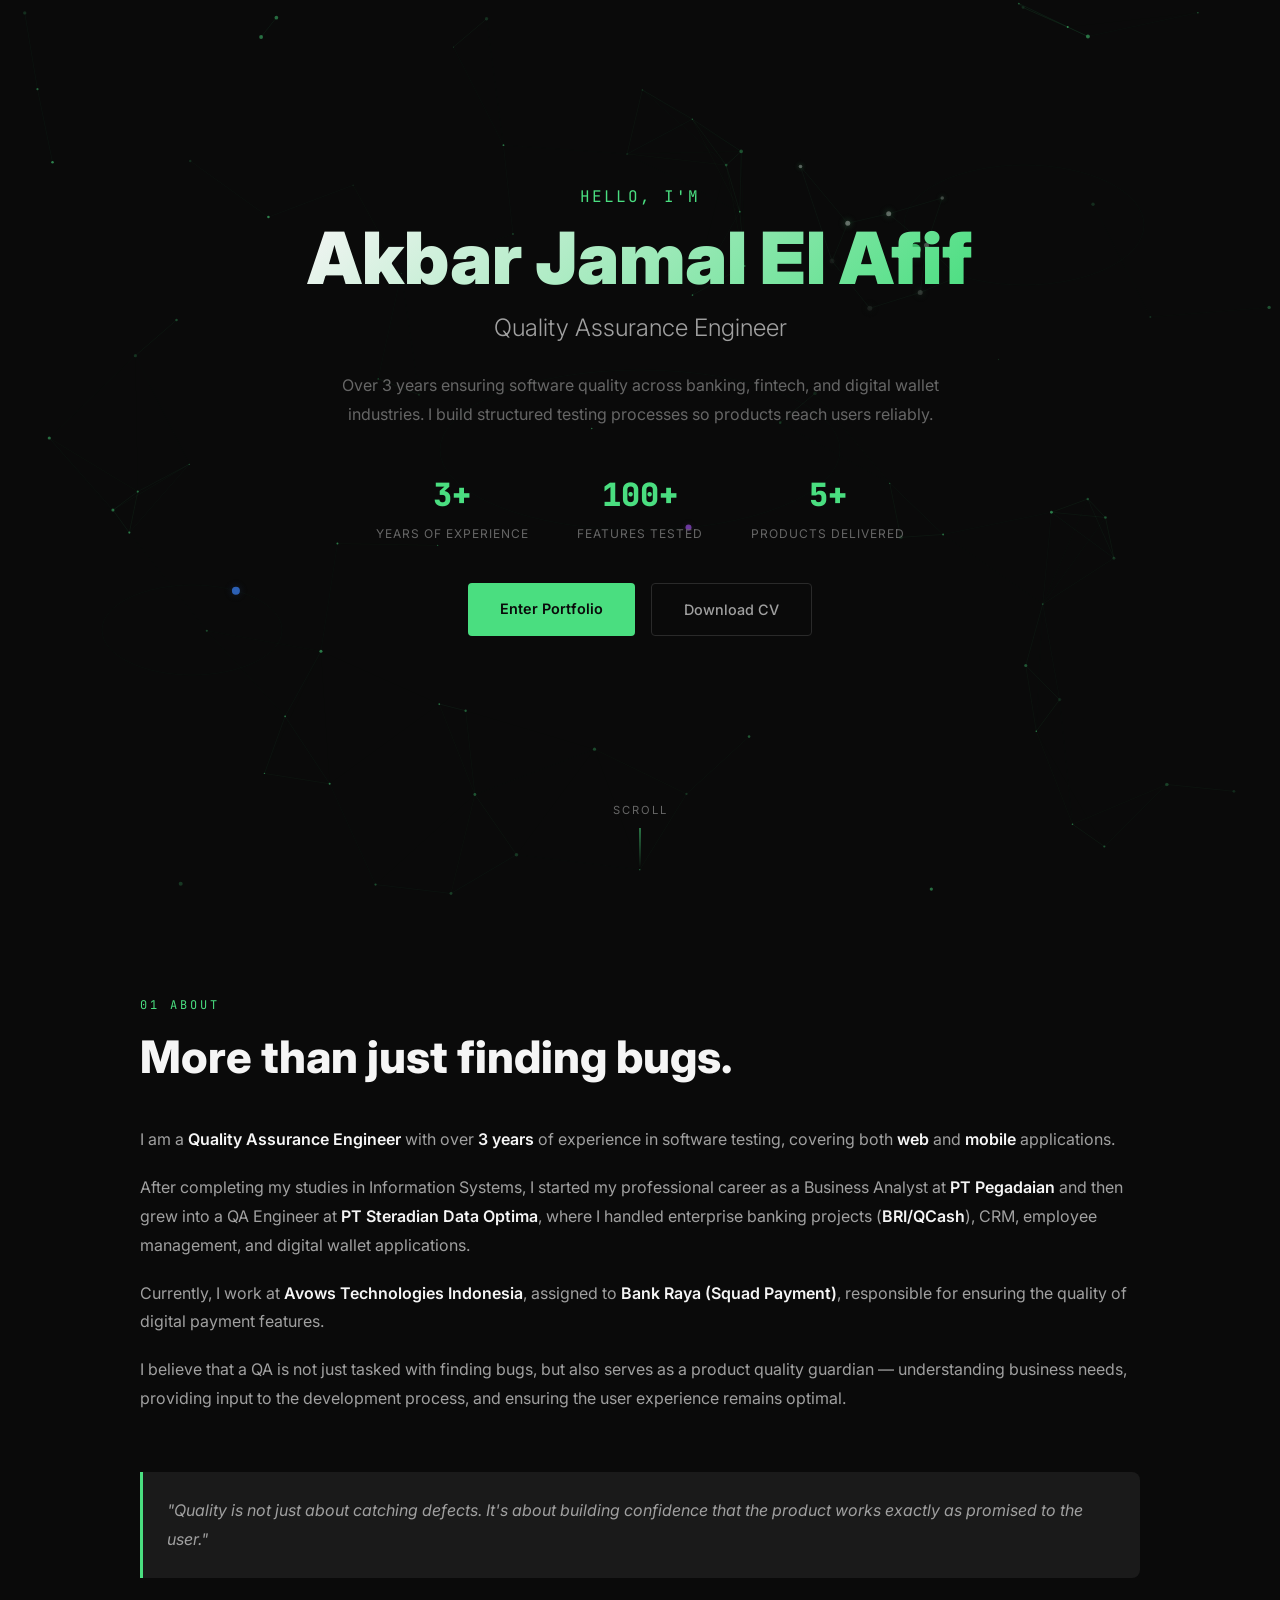
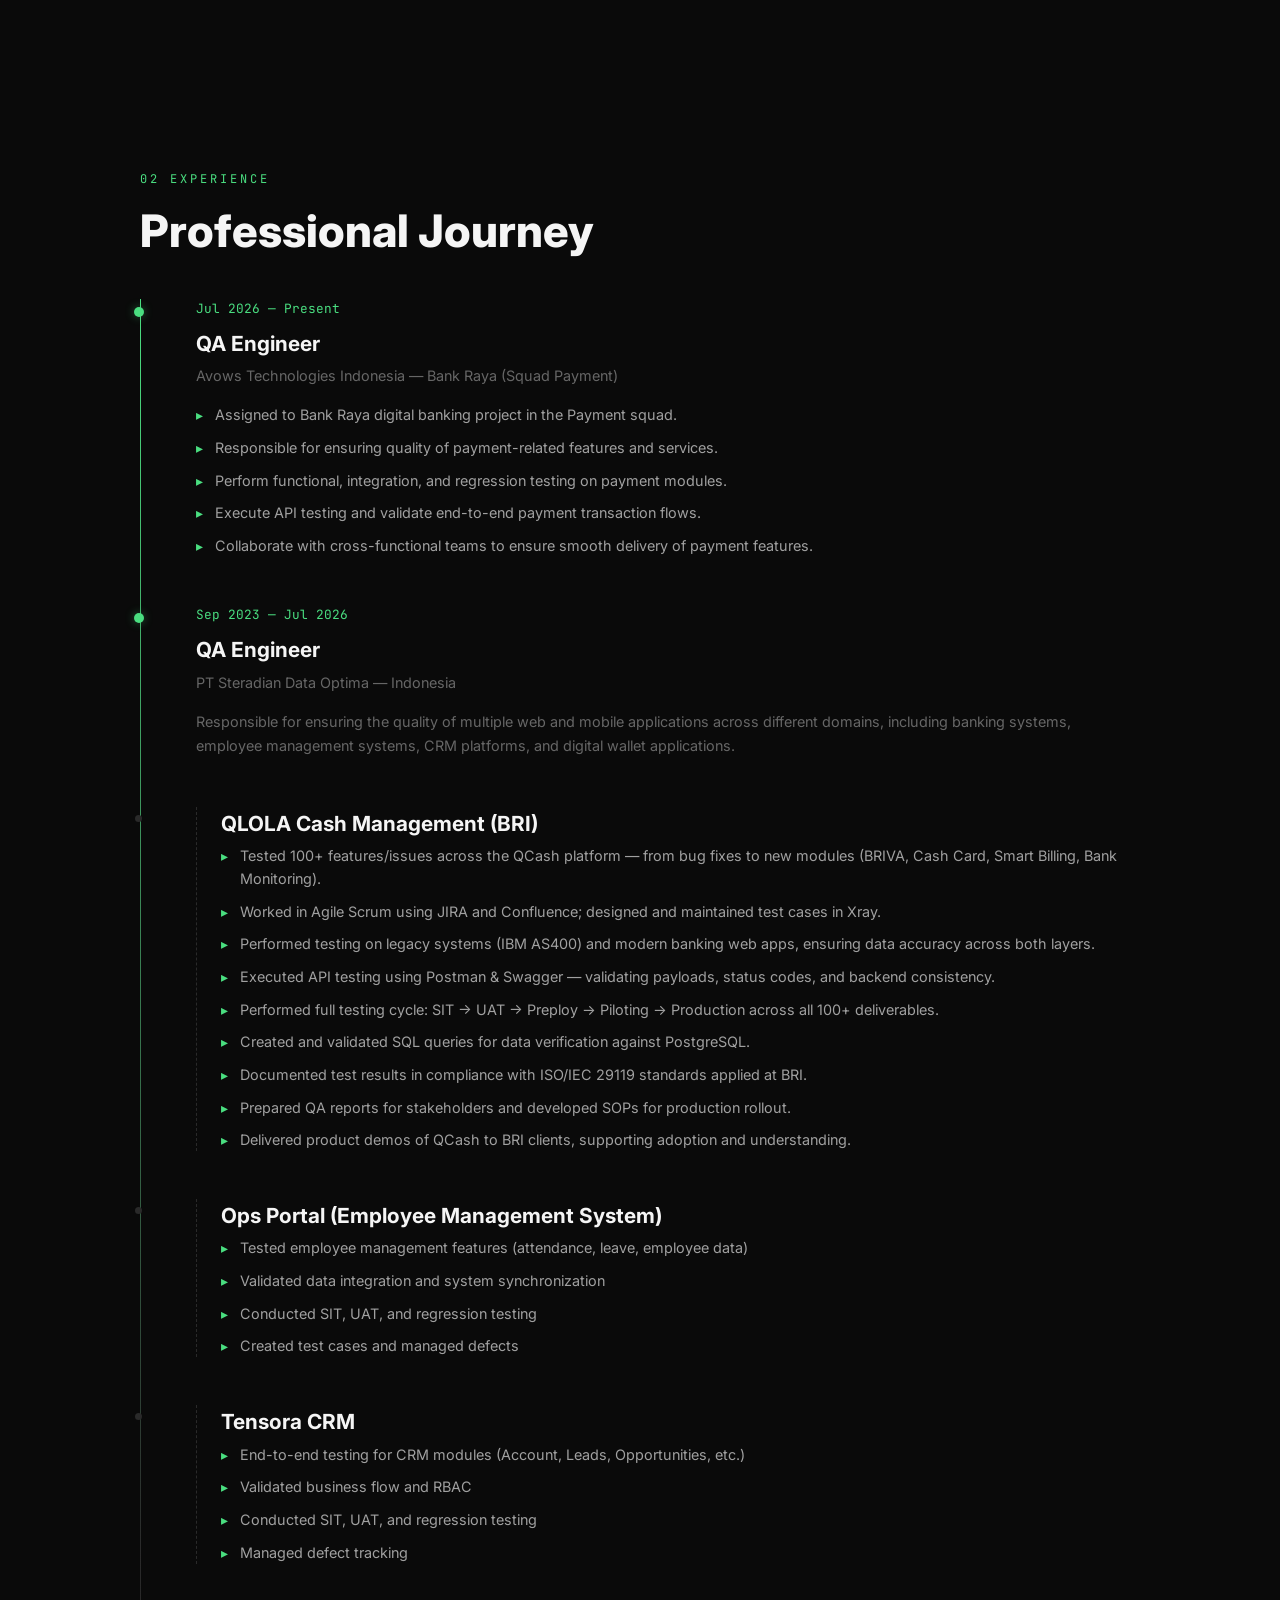
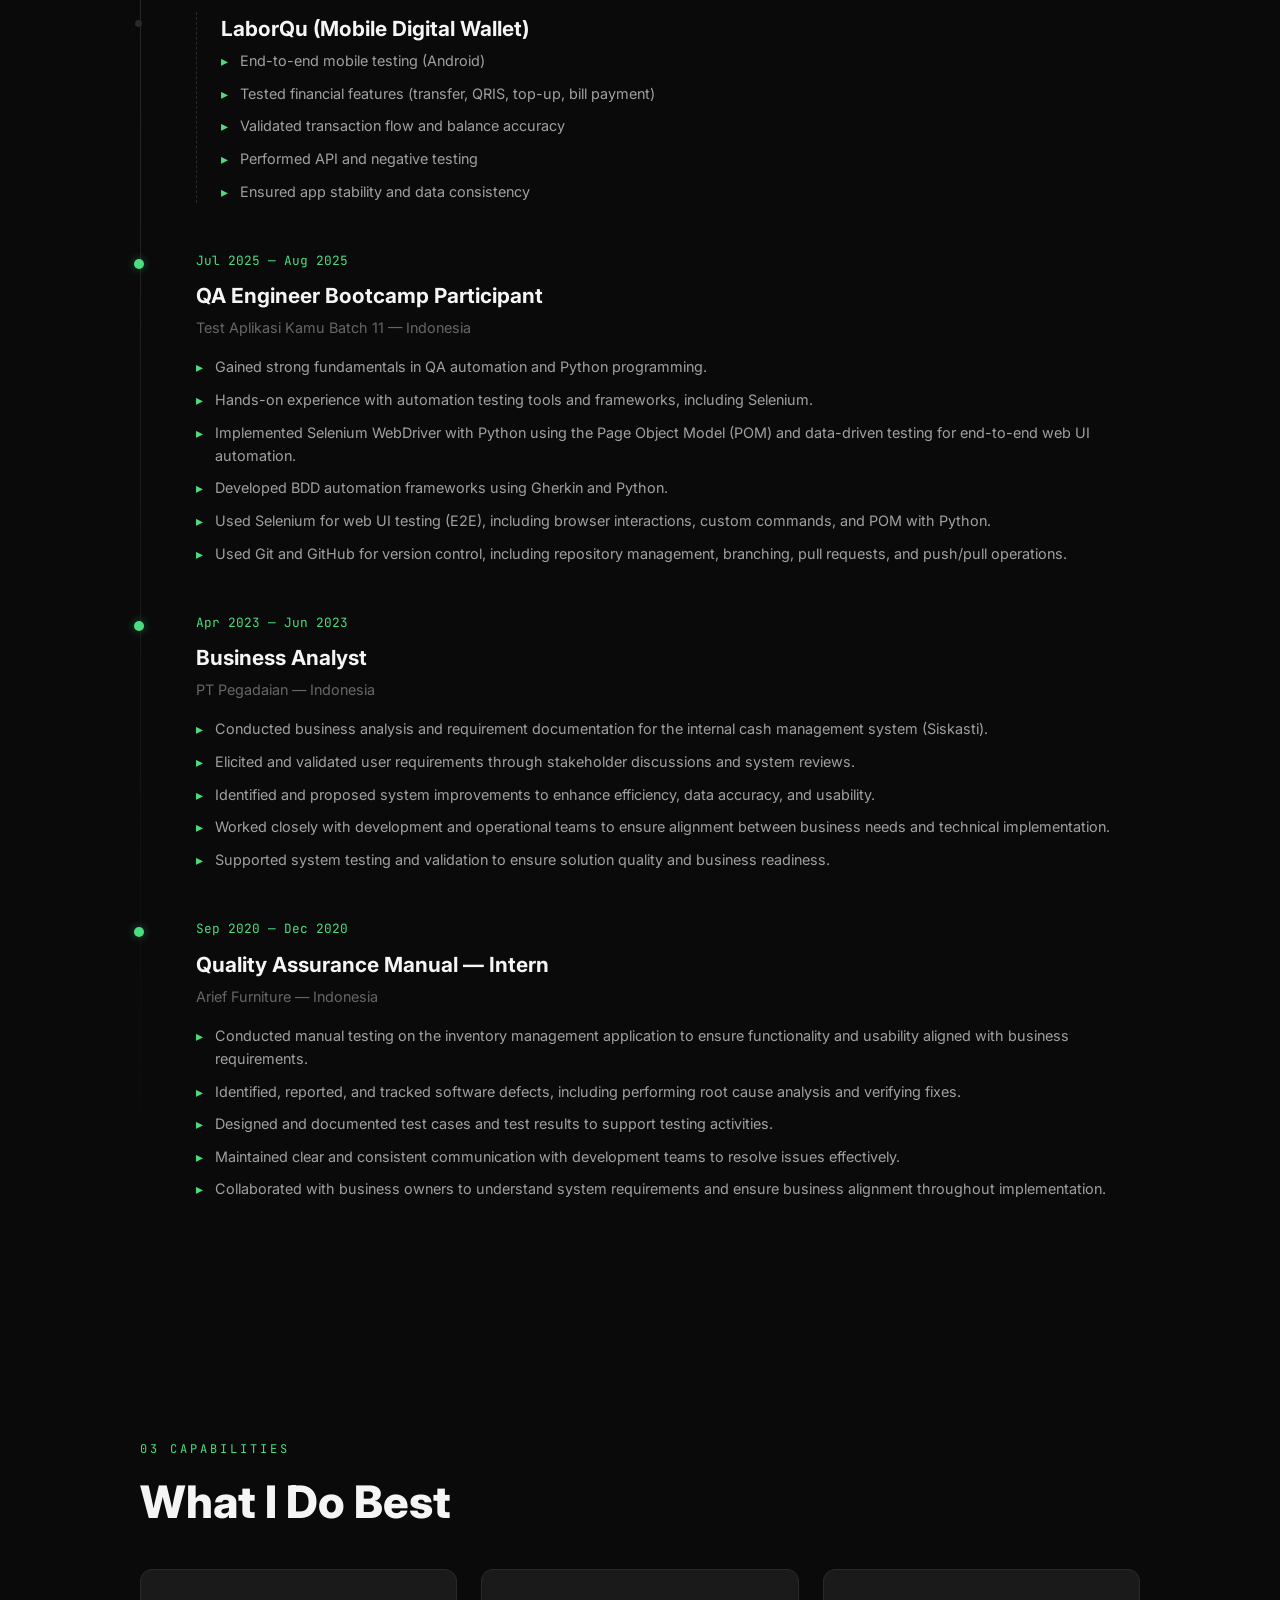
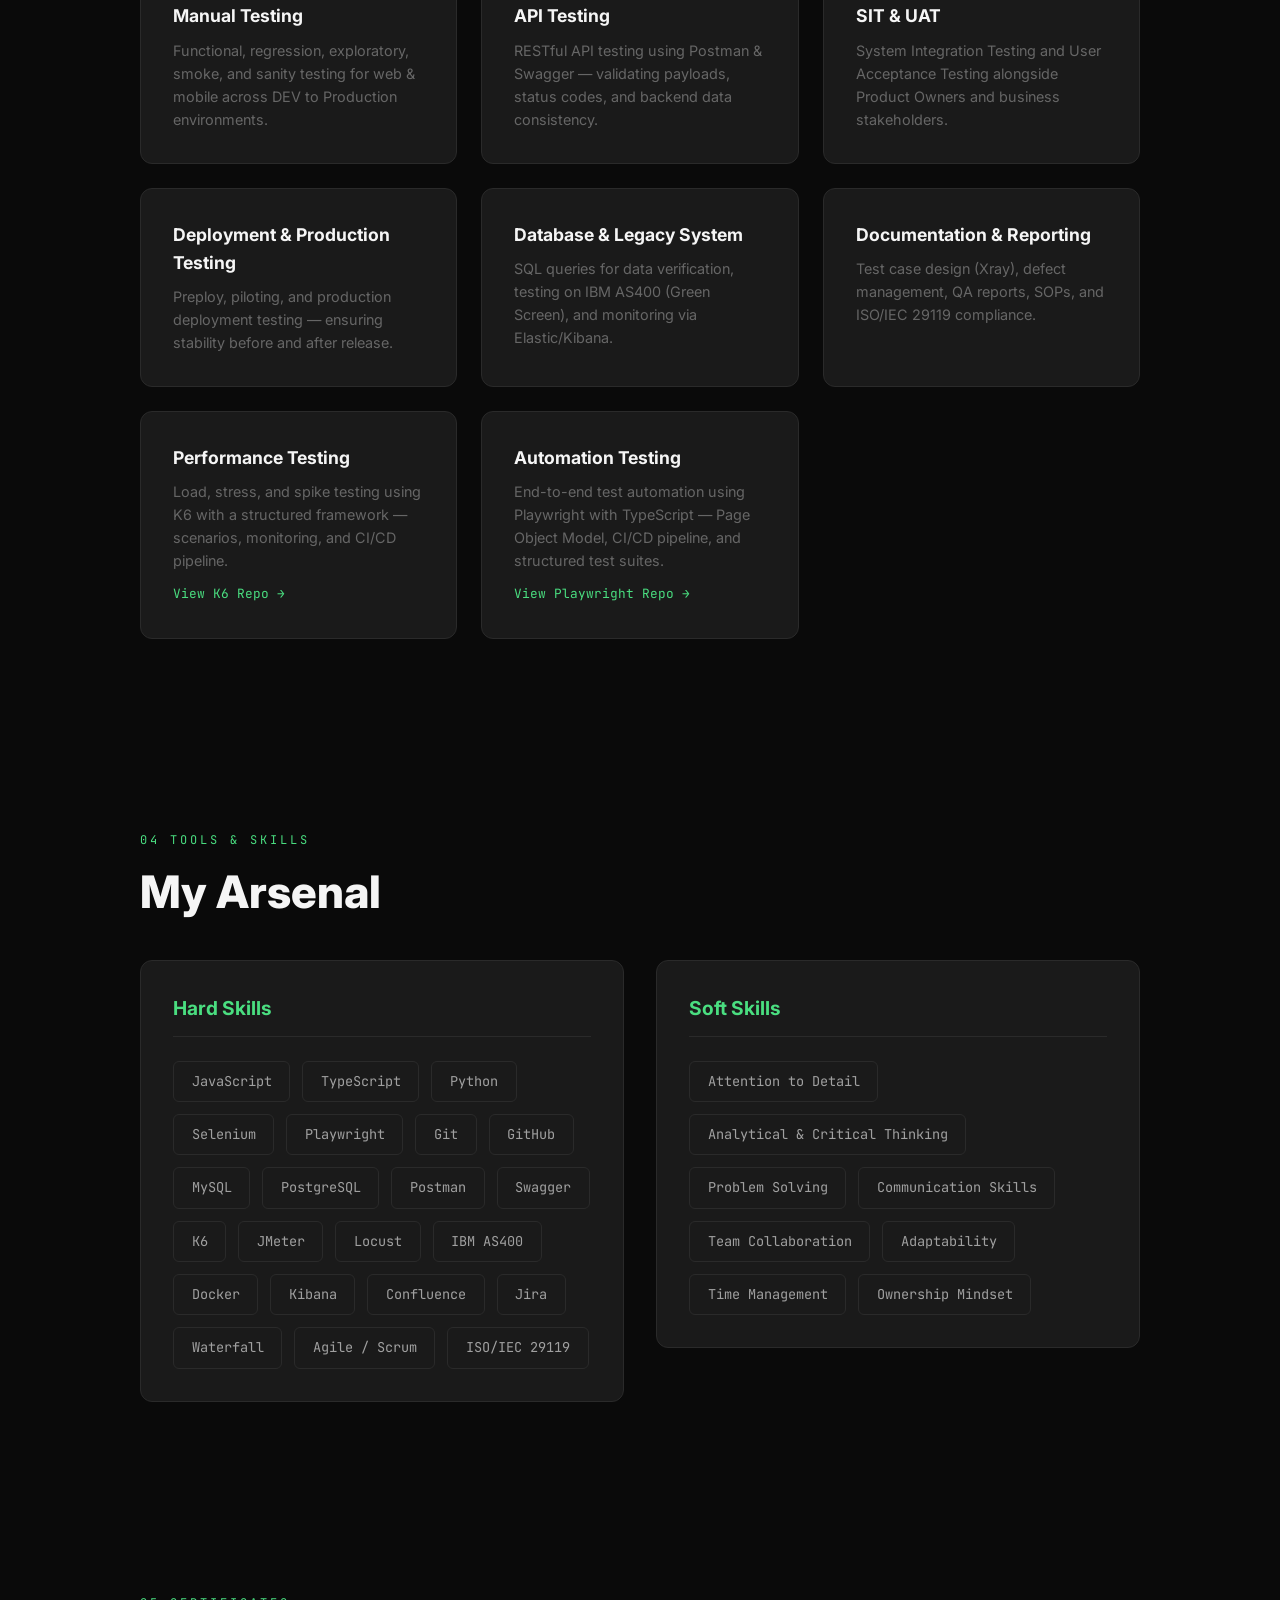
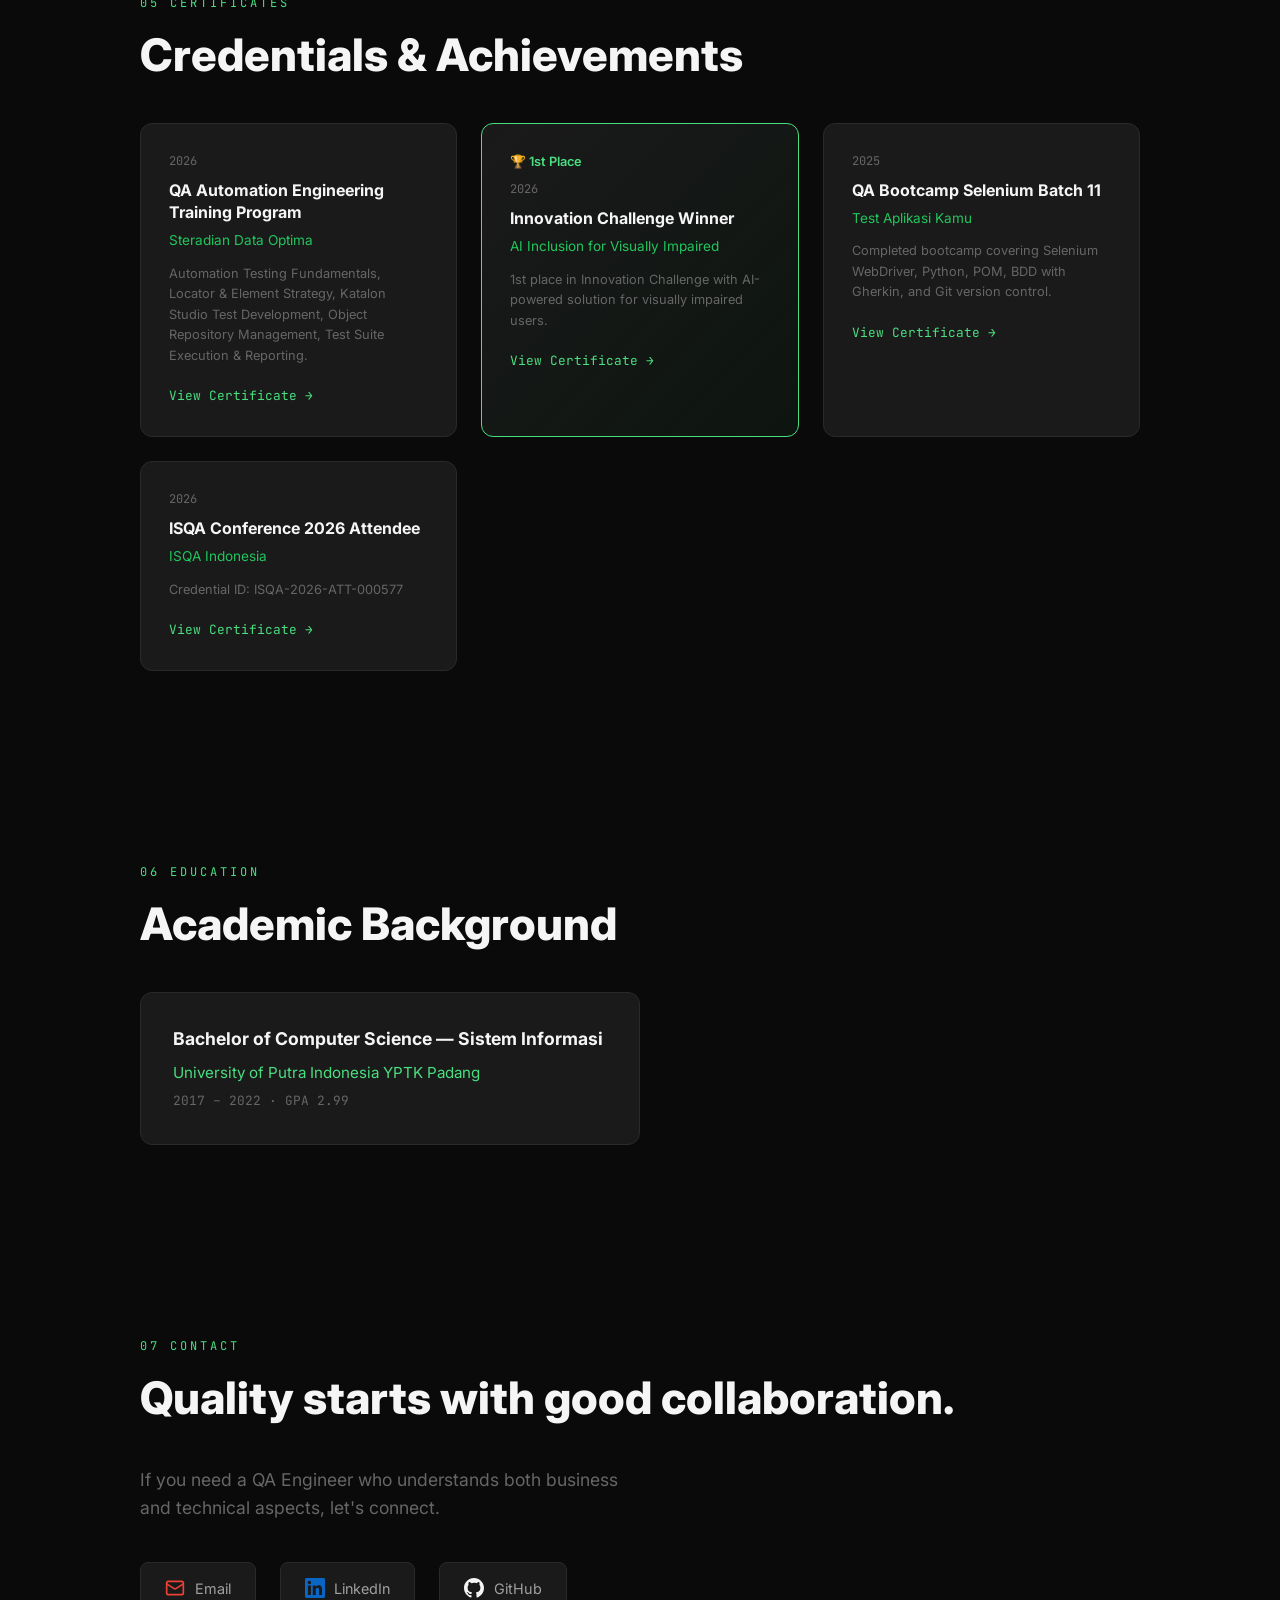
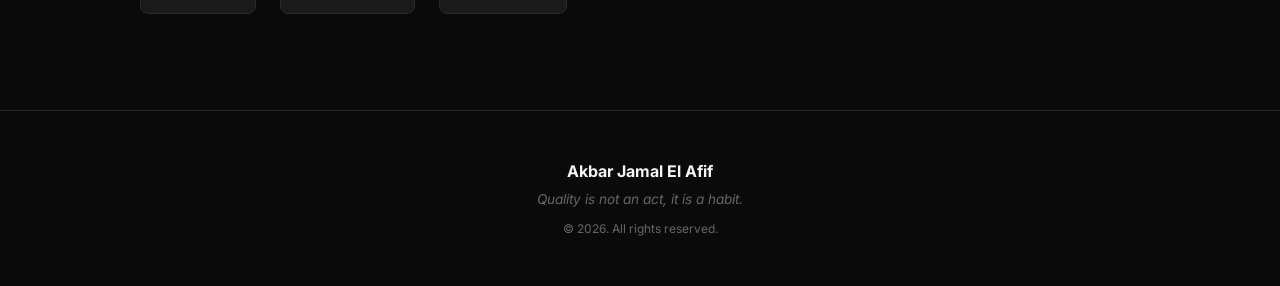
==== commit 5cac0523: "fix: correct tense consistency (past tense for past jobs)" ====
--- a/index.html
+++ b/index.html
@@ -152,14 +152,14 @@
                         <h3>QLOLA Cash Management (BRI)</h3>
                         <ul>
                             <li>Tested 100+ features/issues across the QCash platform — from bug fixes to new modules (BRIVA, Cash Card, Smart Billing, Bank Monitoring).</li>
-                            <li>Work in Agile Scrum using JIRA and Confluence; design and maintain test cases in Xray.</li>
-                            <li>Perform testing on legacy systems (IBM AS400) and modern banking web apps, ensuring data accuracy across both layers.</li>
-                            <li>Execute API testing using Postman & Swagger — validating payloads, status codes, and backend consistency.</li>
-                            <li>Perform full testing cycle: SIT → UAT → Preploy → Piloting → Production across all 100+ deliverables.</li>
-                            <li>Create and validate SQL queries for data verification against PostgreSQL.</li>
-                            <li>Document test results in compliance with ISO/IEC 29119 standards applied at BRI.</li>
-                            <li>Prepare QA reports for stakeholders and develop SOPs for production rollout.</li>
-                            <li>Deliver product demos of QCash to BRI clients, supporting adoption and understanding.</li>
+                            <li>Worked in Agile Scrum using JIRA and Confluence; designed and maintained test cases in Xray.</li>
+                            <li>Performed testing on legacy systems (IBM AS400) and modern banking web apps, ensuring data accuracy across both layers.</li>
+                            <li>Executed API testing using Postman & Swagger — validating payloads, status codes, and backend consistency.</li>
+                            <li>Performed full testing cycle: SIT → UAT → Preploy → Piloting → Production across all 100+ deliverables.</li>
+                            <li>Created and validated SQL queries for data verification against PostgreSQL.</li>
+                            <li>Documented test results in compliance with ISO/IEC 29119 standards applied at BRI.</li>
+                            <li>Prepared QA reports for stakeholders and developed SOPs for production rollout.</li>
+                            <li>Delivered product demos of QCash to BRI clients, supporting adoption and understanding.</li>
                         </ul>
                     </div>
                 </div>
@@ -228,11 +228,11 @@
                         <h3>Business Analyst</h3>
                         <p class="timeline-company">PT Pegadaian — Indonesia</p>
                         <ul>
-                            <li>Conduct business analysis and requirement documentation for the internal cash management system (Siskasti).</li>
-                            <li>Elicit and validate user requirements through stakeholder discussions and system reviews.</li>
-                            <li>Identify and propose system improvements to enhance efficiency, data accuracy, and usability.</li>
-                            <li>Work closely with development and operational teams to ensure alignment between business needs and technical implementation.</li>
-                            <li>Support system testing and validation to ensure solution quality and business readiness.</li>
+                            <li>Conducted business analysis and requirement documentation for the internal cash management system (Siskasti).</li>
+                            <li>Elicited and validated user requirements through stakeholder discussions and system reviews.</li>
+                            <li>Identified and proposed system improvements to enhance efficiency, data accuracy, and usability.</li>
+                            <li>Worked closely with development and operational teams to ensure alignment between business needs and technical implementation.</li>
+                            <li>Supported system testing and validation to ensure solution quality and business readiness.</li>
                         </ul>
                     </div>
                 </div>
--- a/styles.css
+++ b/styles.css
@@ -17,7 +17,7 @@
     --accent: #4ade80;
     --accent-dim: #22c55e;
     --border: #2a2a2a;
-    --font-sans: 'Inter', -apple-system, BlinkMacSystemFont, sans-serif;
+    --font-sans: 'Calibri', 'Inter', -apple-system, BlinkMacSystemFont, sans-serif;
     --font-mono: 'JetBrains Mono', monospace;
 }
 
